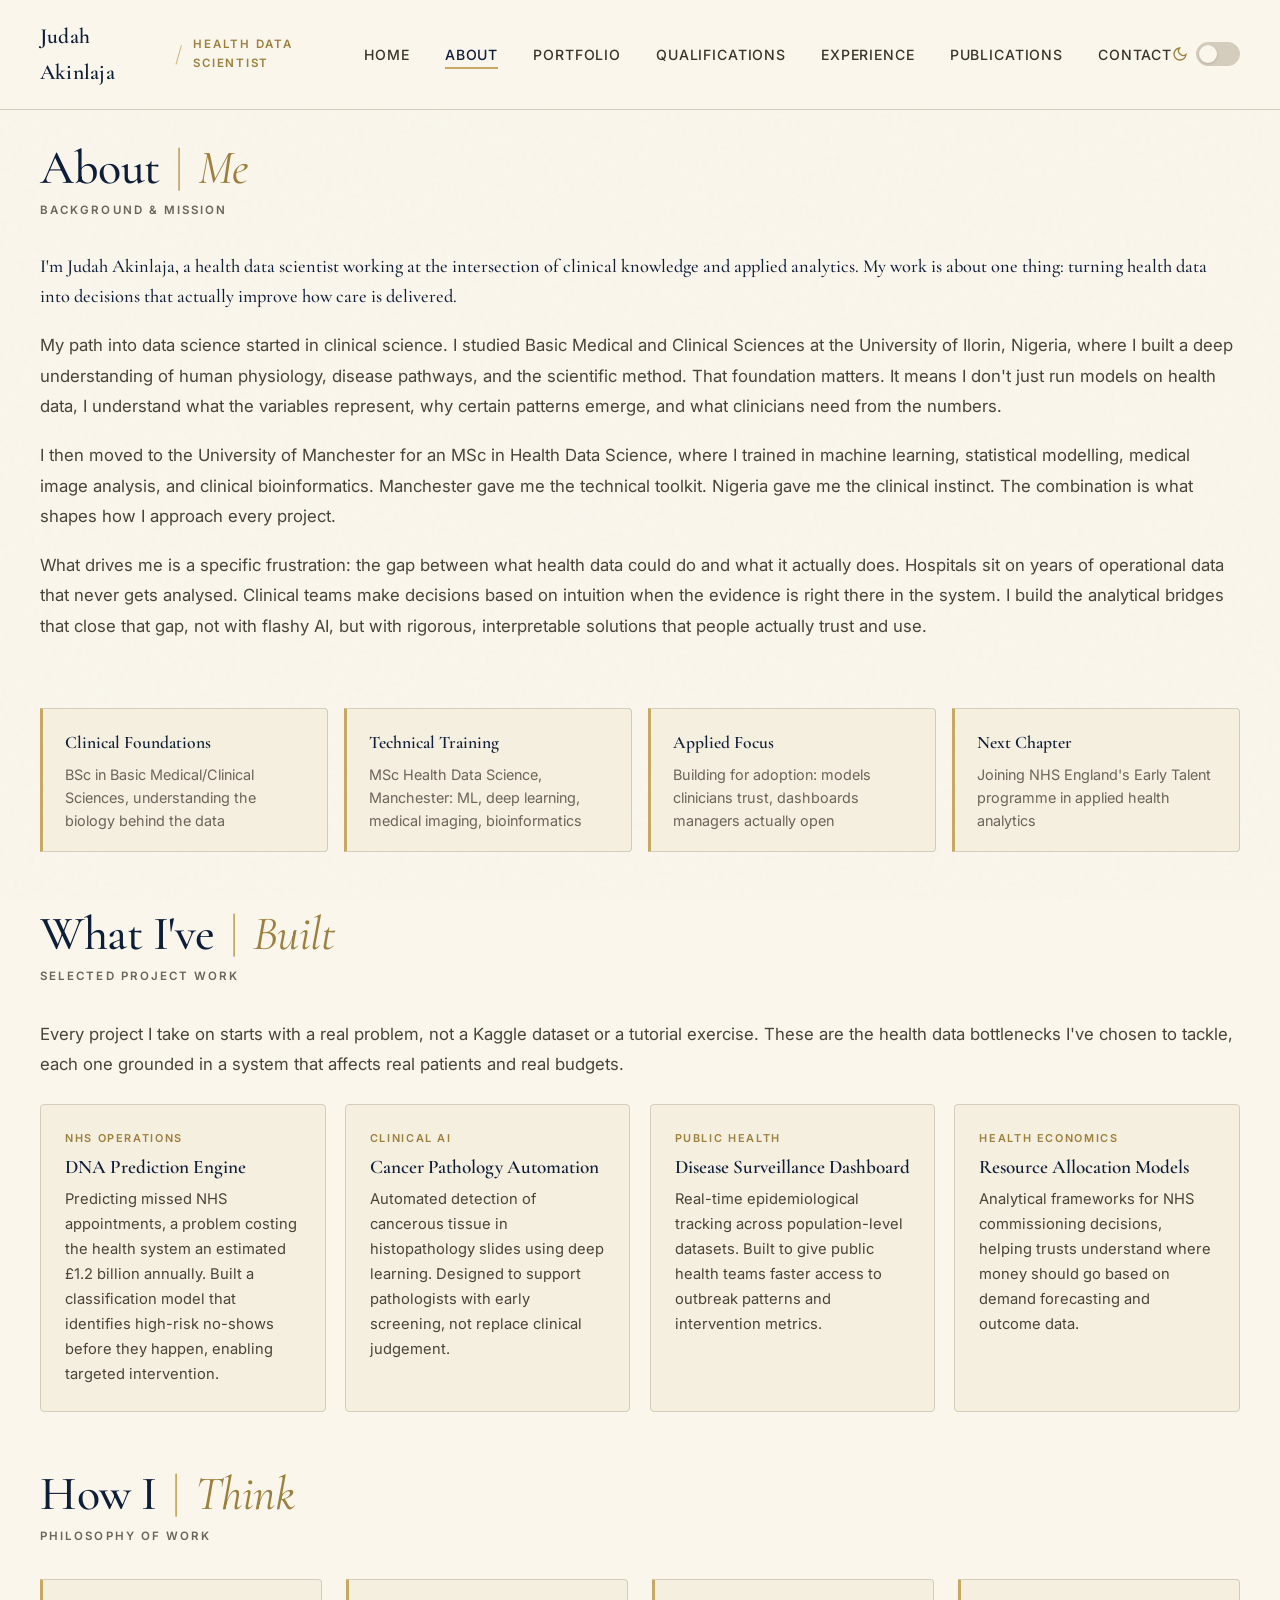
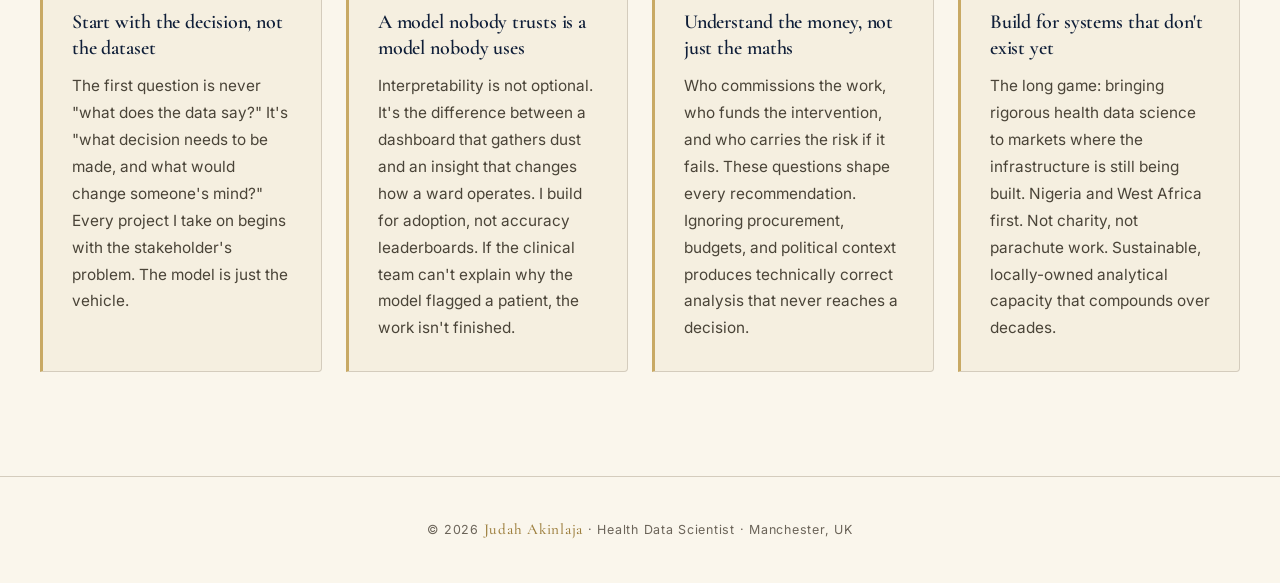
==== about.html @ 223fc462 "Complete mobile menu rewrite - standalone fullscreen overlay" ====
<!DOCTYPE html>
<html lang="en">
<head>
<meta charset="UTF-8">
<meta name="viewport" content="width=device-width, initial-scale=1.0">
<title>About | Judah Akinlaja</title>
<meta name="description" content="Health Data Scientist with a clinical science background and MSc from Manchester. Building analytical solutions for real-world health data challenges.">
<link rel="preconnect" href="https://fonts.googleapis.com">
<link rel="preconnect" href="https://fonts.gstatic.com" crossorigin>
<link href="https://fonts.googleapis.com/css2?family=Cormorant+Garamond:ital,wght@0,400;0,500;0,600;0,700;1,400;1,500&family=Inter:wght@300;400;500;600;700&family=JetBrains+Mono:wght@400;500;600&display=swap" rel="stylesheet">
<style>
:root{
  --navy-deep:#0f1e38;
  --navy:#152847;
  --navy-light:#1e3557;
  --cream:#f5efe0;
  --cream-warm:#ebe3d0;
  --cream-dark:#d9cdb0;
  --paper:#faf6ec;
  --gold:#c8a964;
  --gold-light:#d9bd7e;
  --gold-dark:#9d7f3e;
  --ink:#1a1814;
  --ink-soft:#3a3528;
  --text:#4a4438;
  --text-dim:#6b6459;
  --rule:#d4ccbd;
  --rule-navy:rgba(255,255,255,0.12);
  --text-light:#e8e0cc;
  --text-light-dim:#b8b0a0;
}
*{margin:0;padding:0;box-sizing:border-box}
html{scroll-behavior:smooth}
body{
  font-family:'Inter',-apple-system,sans-serif;
  background:var(--paper);
  color:var(--text);
  line-height:1.7;
  font-size:16px;
  min-height:100vh;
  overflow-x:hidden;
  position:relative;
  font-weight:400;
  -webkit-font-smoothing:antialiased;
  -moz-osx-font-smoothing:grayscale;
}

/* Subtle paper texture overlay */
body::before{
  content:'';
  position:fixed;
  inset:0;
  pointer-events:none;
  opacity:0.025;
  z-index:0;
  background-image:url("data:image/svg+xml,%3Csvg viewBox='0 0 200 200' xmlns='http://www.w3.org/2000/svg'%3E%3Cfilter id='n'%3E%3CfeTurbulence type='fractalNoise' baseFrequency='0.85' numOctaves='3'/%3E%3C/filter%3E%3Crect width='100%25' height='100%25' filter='url(%23n)'/%3E%3C/svg%3E");
}

/* === Top Nav === */
nav{
  position:relative;
  background:var(--paper);
  border-bottom:1px solid var(--rule);
  z-index:50;
  padding:1.1rem 0;
}
.nav-inner{
  max-width:1500px;
  margin:0 auto;
  padding:0 2.5rem;
  display:flex;
  justify-content:space-between;
  align-items:center;
}
.brand{
  font-family:'Cormorant Garamond',serif;
  font-weight:600;
  font-size:1.35rem;
  letter-spacing:0.01em;
  color:var(--navy-deep);
  text-decoration:none;
  display:flex;
  align-items:center;
  gap:0.7rem;
}
.brand .divider{color:var(--gold);font-weight:400}
.brand .role{
  color:var(--gold-dark);
  font-size:0.72rem;
  letter-spacing:0.15em;
  font-weight:600;
  font-family:'Inter',sans-serif;
  text-transform:uppercase;
}
.nav-links{
  display:flex;
  gap:2.2rem;
  list-style:none;
  align-items:center;
}
.nav-links a{
  font-family:'Inter',sans-serif;
  color:var(--ink-soft);
  text-decoration:none;
  font-size:0.88rem;
  font-weight:500;
  letter-spacing:0.06em;
  text-transform:uppercase;
  position:relative;
  transition:color 0.25s;
}
.nav-links a::after{
  content:'';
  position:absolute;
  bottom:-6px;
  left:0;
  width:0;
  height:2px;
  background:var(--gold);
  transition:width 0.3s;
}
.nav-links a:hover{color:var(--navy-deep)}
.nav-links a:hover::after{width:100%}

/* === Layout === */
.layout{
  max-width:1500px;
  margin:0 auto;
  padding:2.5rem 2.5rem 4rem;
  display:grid;
  grid-template-columns:1fr;
  gap:3rem;
  position:relative;
  z-index:1;
}

/* === Sidebar (Deep navy) === */
.sidebar{
  position:sticky;
  top:90px;
  height:fit-content;
  background:linear-gradient(180deg,var(--navy) 0%,var(--navy-deep) 100%);
  border-radius:6px;
  padding:2.2rem 1.5rem;
  text-align:center;
  box-shadow:0 12px 40px rgba(15,30,56,0.15);
  color:var(--text-light);
}
.sidebar::before{
  content:'';
  position:absolute;
  top:0;
  left:15%;
  right:15%;
  height:2px;
  background:var(--gold);
}
.photo-frame{
  width:170px;
  height:170px;
  margin:0.5rem auto 1.5rem;
  position:relative;
  border-radius:50%;
  padding:3px;
  background:linear-gradient(135deg,var(--gold),var(--gold-dark));
  box-shadow:0 0 0 6px rgba(200,169,100,0.08), 0 8px 24px rgba(0,0,0,0.3);
}
.photo-frame::before{
  content:'';
  position:absolute;
  inset:-10px;
  border:1px solid rgba(200,169,100,0.3);
  border-radius:50%;
}
.photo-frame img{
  width:100%;
  height:100%;
  object-fit:cover;
  object-position:center 20%;
  border-radius:50%;
  filter:contrast(1.02) saturate(0.95);
  display:block;
}
.sidebar-name{
  font-family:'Cormorant Garamond',serif;
  font-size:1.7rem;
  font-weight:600;
  letter-spacing:0;
  color:#ffffff;
  margin-bottom:0.3rem;
  line-height:1.15;
}
.sidebar-role{
  font-family:'Inter',sans-serif;
  font-size:0.7rem;
  font-weight:600;
  letter-spacing:0.22em;
  color:var(--gold);
  text-transform:uppercase;
  margin-bottom:1.5rem;
}
.sidebar-socials{
  display:flex;
  justify-content:center;
  gap:0.75rem;
  margin-bottom:1.5rem;
}
.social-icon{
  width:38px;
  height:38px;
  display:flex;
  align-items:center;
  justify-content:center;
  border:1px solid rgba(200,169,100,0.35);
  border-radius:4px;
  color:var(--gold);
  text-decoration:none;
  transition:all 0.25s;
  background:rgba(200,169,100,0.05);
}
.social-icon:hover{
  background:var(--gold);
  color:var(--navy-deep);
  transform:translateY(-2px);
  box-shadow:0 4px 12px rgba(200,169,100,0.3);
}
.social-icon svg{width:16px;height:16px}
.sidebar-tagline{
  font-size:0.9rem;
  line-height:1.65;
  color:var(--text-light-dim);
  padding:0 0.3rem;
  margin-bottom:1.5rem;
}
.sidebar-divider{
  height:1px;
  background:linear-gradient(90deg,transparent,rgba(200,169,100,0.4),transparent);
  margin:1.2rem 0;
}
.sidebar-stats{
  display:flex;
  justify-content:space-around;
  font-family:'Inter',sans-serif;
  font-size:0.65rem;
  color:var(--text-light-dim);
  letter-spacing:0.05em;
  text-transform:uppercase;
  font-weight:500;
}
.stat{display:flex;flex-direction:column;align-items:center;gap:0.3rem}
.stat-value{
  color:var(--gold);
  font-weight:600;
  font-size:1.05rem;
  font-family:'Cormorant Garamond',serif;
  letter-spacing:0;
  text-transform:none;
}

/* === Main Content === */
.main{min-width:0}

.hero{margin-bottom:4.5rem;padding:1.5rem 0 1rem}
.hero-intro{
  font-family:'Inter',sans-serif;
  color:var(--gold-dark);
  font-size:0.78rem;
  font-weight:600;
  letter-spacing:0.18em;
  margin-bottom:1.3rem;
  display:flex;
  align-items:center;
  gap:0.8rem;
  text-transform:uppercase;
}
.hero-intro::before{
  content:'';
  width:40px;
  height:1px;
  background:var(--gold);
}
.hero h1{
  font-family:'Cormorant Garamond',serif;
  font-size:clamp(2.4rem,5.5vw,4.2rem);
  font-weight:500;
  line-height:1.05;
  letter-spacing:-0.01em;
  color:var(--navy-deep);
  margin-bottom:1.8rem;
}
.hero h1 .italic{
  font-style:italic;
  font-weight:400;
  color:var(--gold-dark);
}
.hero-lede{
  font-size:1.15rem;
  line-height:1.7;
  color:var(--text);
  max-width:680px;
  margin-bottom:2.2rem;
  font-weight:400;
}
.hero-anchors{
  display:flex;
  flex-wrap:wrap;
  gap:1rem;
}
.anchor-btn{
  display:inline-flex;
  align-items:center;
  gap:0.6rem;
  padding:0.9rem 1.5rem;
  background:var(--navy-deep);
  border:1px solid var(--navy-deep);
  border-radius:3px;
  color:var(--cream);
  text-decoration:none;
  font-family:'Inter',sans-serif;
  font-weight:500;
  font-size:0.85rem;
  letter-spacing:0.08em;
  text-transform:uppercase;
  transition:all 0.25s;
}
.anchor-btn:hover{
  background:var(--gold-dark);
  border-color:var(--gold-dark);
  transform:translateY(-2px);
  box-shadow:0 8px 20px rgba(15,30,56,0.2);
}
.anchor-btn.secondary{
  background:transparent;
  color:var(--navy-deep);
}
.anchor-btn.secondary:hover{
  background:var(--navy-deep);
  color:var(--cream);
}
.anchor-btn .arrow{transition:transform 0.25s;font-family:'JetBrains Mono',monospace}
.anchor-btn:hover .arrow{transform:translateX(3px)}

/* === Sections === */
.section{margin-bottom:5.5rem;position:relative}
.section-header{
  display:flex;
  align-items:baseline;
  gap:1rem;
  margin-bottom:0.4rem;
  flex-wrap:wrap;
}
.section-title{
  font-family:'Cormorant Garamond',serif;
  font-size:clamp(2rem,4vw,3rem);
  font-weight:500;
  letter-spacing:-0.01em;
  color:var(--navy-deep);
  line-height:1.1;
}
.section-title .divider{
  color:var(--gold);
  font-weight:300;
  margin:0 0.3rem;
}
.section-title .italic{
  font-style:italic;
  color:var(--gold-dark);
  font-weight:400;
}
.section-subtitle{
  font-family:'Inter',sans-serif;
  font-size:0.72rem;
  letter-spacing:0.18em;
  color:var(--text-dim);
  text-transform:uppercase;
  font-weight:600;
  margin-bottom:2rem;
  display:block;
}
.section-intro{
  font-size:1.05rem;
  line-height:1.75;
  color:var(--text);
  max-width:720px;
  margin-bottom:2.5rem;
}

/* === Writing / Articles === */
.articles-featured{display:grid;gap:1.5rem}
.article-card{
  background:var(--cream);
  border:1px solid var(--rule);
  border-radius:4px;
  padding:2.2rem 2rem;
  transition:all 0.3s;
  position:relative;
  text-decoration:none;
  color:inherit;
  display:block;
}
.article-card::before{
  content:'';
  position:absolute;
  top:0;
  left:0;
  width:3px;
  height:100%;
  background:var(--gold);
  opacity:0;
  transition:opacity 0.3s;
}
.article-card:hover{
  background:var(--cream-warm);
  transform:translateX(4px);
  box-shadow:0 8px 24px rgba(15,30,56,0.08);
}
.article-card:hover::before{opacity:1}
.article-meta{
  display:flex;
  gap:1.2rem;
  margin-bottom:1rem;
  align-items:center;
  font-family:'Inter',sans-serif;
  font-size:0.7rem;
  letter-spacing:0.12em;
  text-transform:uppercase;
  font-weight:600;
}
.article-category{color:var(--gold-dark)}
.article-date{color:var(--text-dim)}
.article-status{color:var(--navy-light);margin-left:auto}
.article-title{
  font-family:'Cormorant Garamond',serif;
  font-size:1.55rem;
  font-weight:600;
  line-height:1.25;
  color:var(--navy-deep);
  margin-bottom:0.9rem;
  letter-spacing:-0.005em;
}
.article-excerpt{
  color:var(--text);
  font-size:1rem;
  line-height:1.7;
  margin-bottom:1rem;
}
.article-readmore{
  font-family:'Inter',sans-serif;
  font-size:0.78rem;
  color:var(--gold-dark);
  letter-spacing:0.1em;
  text-transform:uppercase;
  font-weight:600;
}
.placeholder-card{
  padding:2.5rem 2rem;
  border:1px dashed var(--rule);
  border-radius:4px;
  text-align:center;
  color:var(--text-dim);
  font-style:italic;
  font-family:'Cormorant Garamond',serif;
  font-size:1.05rem;
  background:rgba(235,227,208,0.3);
}

/* === Portfolio Cards === */
.projects-grid{
  display:grid;
  grid-template-columns:repeat(auto-fill,minmax(min(300px,100%),1fr));
  gap:1.5rem;
}
.project-card{
  background:var(--cream);
  border:1px solid var(--rule);
  border-radius:4px;
  padding:1.8rem;
  transition:all 0.3s;
  display:flex;
  flex-direction:column;
  text-decoration:none;
  color:inherit;
  position:relative;
}
.project-card:hover{
  background:var(--cream-warm);
  border-color:var(--gold);
  transform:translateY(-4px);
  box-shadow:0 12px 32px rgba(15,30,56,0.1);
}
.project-icon{
  width:46px;
  height:46px;
  background:var(--navy-deep);
  border-radius:4px;
  display:flex;
  align-items:center;
  justify-content:center;
  margin-bottom:1.3rem;
  color:var(--gold);
}
.project-icon svg{width:22px;height:22px}
.project-type{
  font-family:'Inter',sans-serif;
  font-size:0.68rem;
  color:var(--gold-dark);
  letter-spacing:0.15em;
  text-transform:uppercase;
  margin-bottom:0.6rem;
  font-weight:600;
}
.project-name{
  font-family:'Cormorant Garamond',serif;
  font-size:1.4rem;
  font-weight:600;
  color:var(--navy-deep);
  margin-bottom:0.85rem;
  line-height:1.25;
  letter-spacing:-0.005em;
}
.project-desc{
  color:var(--text);
  font-size:0.95rem;
  line-height:1.7;
  margin-bottom:1.2rem;
  flex-grow:1;
}
.project-tools{
  font-family:'JetBrains Mono',monospace;
  font-size:0.74rem;
  color:var(--text-dim);
  margin-bottom:1.2rem;
  line-height:1.6;
  padding-top:0.8rem;
  border-top:1px solid var(--rule);
}
.project-tools strong{color:var(--navy-deep);font-weight:600}
.project-link{
  display:inline-flex;
  align-items:center;
  gap:0.4rem;
  font-family:'Inter',sans-serif;
  font-size:0.75rem;
  color:var(--navy-deep);
  text-decoration:none;
  letter-spacing:0.1em;
  text-transform:uppercase;
  padding:0.6rem 1rem;
  border:1px solid var(--navy-deep);
  border-radius:3px;
  transition:all 0.25s;
  align-self:flex-start;
  font-weight:600;
}
.project-link:hover{
  background:var(--navy-deep);
  color:var(--cream);
}
.more-repos{
  margin-top:2rem;
  padding:2rem;
  background:var(--cream-warm);
  border:1px solid var(--rule);
  border-radius:4px;
  text-align:center;
}
.more-repos p{color:var(--text);margin-bottom:1rem;font-size:1rem}
.more-repos a{
  display:inline-flex;
  align-items:center;
  gap:0.5rem;
  color:var(--cream);
  text-decoration:none;
  font-family:'Inter',sans-serif;
  font-size:0.82rem;
  font-weight:600;
  letter-spacing:0.1em;
  padding:0.8rem 1.4rem;
  background:var(--navy-deep);
  border-radius:3px;
  transition:all 0.25s;
  text-transform:uppercase;
}
.more-repos a:hover{
  background:var(--gold-dark);
  transform:translateY(-2px);
  box-shadow:0 6px 16px rgba(15,30,56,0.2);
}

/* === Skills === */
.skills-container{
  display:grid;
  grid-template-columns:repeat(auto-fit,minmax(240px,1fr));
  gap:1.2rem;
}
.skill-group{
  background:var(--cream);
  border:1px solid var(--rule);
  border-radius:4px;
  padding:1.5rem;
  transition:all 0.3s;
}
.skill-group:hover{
  border-color:var(--gold);
  box-shadow:0 6px 20px rgba(15,30,56,0.06);
}
.skill-group-title{
  font-family:'Cormorant Garamond',serif;
  font-size:1.1rem;
  font-weight:600;
  color:var(--navy-deep);
  margin-bottom:1rem;
  padding-bottom:0.6rem;
  border-bottom:1px solid var(--rule);
}
.skill-list{display:flex;flex-wrap:wrap;gap:0.5rem}
.skill-chip{
  font-family:'JetBrains Mono',monospace;
  font-size:0.74rem;
  padding:0.35rem 0.7rem;
  background:var(--paper);
  border:1px solid var(--rule);
  border-radius:3px;
  color:var(--text);
  transition:all 0.2s;
}
.skill-chip:hover{
  background:var(--navy-deep);
  border-color:var(--navy-deep);
  color:var(--gold);
}

/* === Timeline === */
.timeline{position:relative;padding-left:2rem}
.timeline::before{
  content:'';
  position:absolute;
  left:0.5rem;
  top:0.5rem;
  bottom:0.5rem;
  width:1px;
  background:linear-gradient(180deg,var(--gold),var(--rule));
}
.timeline-item{position:relative;padding-bottom:2.5rem}
.timeline-item:last-child{padding-bottom:0}
.timeline-item::before{
  content:'';
  position:absolute;
  left:-1.85rem;
  top:0.5rem;
  width:12px;
  height:12px;
  background:var(--paper);
  border:2px solid var(--gold);
  border-radius:50%;
}
.timeline-date{
  font-family:'Inter',sans-serif;
  font-size:0.72rem;
  color:var(--gold-dark);
  letter-spacing:0.12em;
  margin-bottom:0.4rem;
  text-transform:uppercase;
  font-weight:600;
}
.timeline-role{
  font-family:'Cormorant Garamond',serif;
  font-size:1.4rem;
  font-weight:600;
  color:var(--navy-deep);
  margin-bottom:0.3rem;
  letter-spacing:-0.005em;
  line-height:1.2;
}
.timeline-place{
  font-size:1rem;
  color:var(--text-dim);
  margin-bottom:0.7rem;
  font-style:italic;
  font-family:'Cormorant Garamond',serif;
}
.timeline-detail{font-size:0.98rem;line-height:1.7;color:var(--text)}
.timeline-detail ul{margin-top:0.7rem;list-style:none;padding-left:0}
.timeline-detail ul li{
  position:relative;
  padding-left:1.3rem;
  margin-bottom:0.55rem;
  line-height:1.65;
}
.timeline-detail ul li::before{
  content:'—';
  position:absolute;
  left:0;
  color:var(--gold);
  font-weight:500;
}

/* === Lens === */
.lens-grid{
  display:grid;
  grid-template-columns:repeat(auto-fit,minmax(280px,1fr));
  gap:1.5rem;
}
.lens-card{
  background:var(--cream);
  border:1px solid var(--rule);
  border-left:3px solid var(--gold);
  border-radius:0 4px 4px 0;
  padding:1.8rem;
  transition:all 0.3s;
}
.lens-card:hover{
  background:var(--cream-warm);
  border-left-color:var(--navy-deep);
  transform:translateY(-2px);
}
.lens-card h3{
  font-family:'Cormorant Garamond',serif;
  font-size:1.25rem;
  font-weight:600;
  color:var(--navy-deep);
  margin-bottom:0.8rem;
  line-height:1.3;
  letter-spacing:-0.005em;
}
.lens-card p{
  font-size:0.96rem;
  line-height:1.75;
  color:var(--text);
}

/* === Contact === */
.contact-block{
  background:linear-gradient(135deg,var(--navy) 0%,var(--navy-deep) 100%);
  border-radius:6px;
  padding:3.5rem 2.5rem;
  text-align:center;
  position:relative;
  overflow:hidden;
  color:var(--text-light);
}
.contact-block::before{
  content:'';
  position:absolute;
  top:0;
  left:50%;
  transform:translateX(-50%);
  width:60%;
  height:2px;
  background:var(--gold);
}
.contact-block h2{
  font-family:'Cormorant Garamond',serif;
  font-size:clamp(1.9rem,3.5vw,2.6rem);
  font-weight:500;
  color:#ffffff;
  margin-bottom:1.2rem;
  letter-spacing:-0.01em;
  line-height:1.1;
}
.contact-block h2 .italic{
  font-style:italic;
  color:var(--gold-light);
}
.contact-block p{
  font-size:1.05rem;
  line-height:1.75;
  color:var(--text-light-dim);
  max-width:620px;
  margin:0 auto 2rem;
}
.contact-links{
  display:flex;
  justify-content:center;
  flex-wrap:wrap;
  gap:1rem;
}
.contact-link{
  display:inline-flex;
  align-items:center;
  gap:0.6rem;
  padding:0.85rem 1.5rem;
  background:transparent;
  border:1px solid rgba(200,169,100,0.4);
  border-radius:3px;
  color:var(--gold);
  text-decoration:none;
  font-family:'Inter',sans-serif;
  font-size:0.82rem;
  letter-spacing:0.1em;
  transition:all 0.25s;
  text-transform:uppercase;
  font-weight:600;
}
.contact-link:hover{
  background:var(--gold);
  color:var(--navy-deep);
  border-color:var(--gold);
  transform:translateY(-2px);
  box-shadow:0 6px 16px rgba(200,169,100,0.3);
}
.contact-link svg{width:14px;height:14px}

/* === Footer === */
footer{
  text-align:center;
  padding:2.5rem 2rem;
  border-top:1px solid var(--rule);
  font-family:'Inter',sans-serif;
  font-size:0.78rem;
  color:var(--text-dim);
  letter-spacing:0.06em;
  position:relative;
  z-index:1;
}
footer .accent{
  color:var(--gold-dark);
  font-family:'Cormorant Garamond',serif;
  font-size:0.95rem;
  font-weight:500;
}

/* === Responsive === */
@media (max-width:1024px){
  .layout{grid-template-columns:1fr;gap:2rem}
  .sidebar{position:relative;top:0;max-width:400px;margin:0 auto}
  .nav-links{gap:1.3rem}
  .nav-links a{font-size:0.78rem}
  .projects-grid{grid-template-columns:1fr}
}
@media (max-width:768px){
  .layout{padding:1.5rem 1.2rem 3rem}
  .nav-inner{padding:0 1.2rem}
  .nav-links{gap:1rem;flex-wrap:wrap;justify-content:center}
  .nav-links a{font-size:0.75rem}
  .brand{font-size:1.1rem}
  /* role visible on mobile */
  /* hero-anchors horizontal */
  .anchor-btn{justify-content:center}
  .projects-grid{grid-template-columns:1fr!important}
  .project-card{min-width:0;width:100%;max-width:100%;overflow:hidden}
  .skills-container{grid-template-columns:1fr}
  .lens-grid{grid-template-columns:1fr}
}

/* === Reveal Animation — disabled for reliability across devices */

/* === Dark Mode === */
body.dark-mode{
  --paper:#1a1a2e;
  --cream:#242440;
  --cream-warm:#2a2a48;
  --cream-dark:#1e1e36;
  --text:#d4cfc4;
  --text-dim:#9a9488;
  --ink:#e8e0cc;
  --ink-soft:#c8c0b0;
  --rule:#3a3a55;
  --navy-deep:#0a0f1e;
  --navy:#101830;
  --navy-light:#182040;
}
body.dark-mode::before{opacity:0.015}
body.dark-mode nav{background:var(--paper);border-bottom-color:var(--rule)}
body.dark-mode .brand{color:var(--gold-light)}
body.dark-mode .nav-links a{color:#b8b0a0}
body.dark-mode .nav-links a:hover{color:var(--gold-light)}
body.dark-mode .section-title{color:var(--gold-light)}
body.dark-mode .project-card{background:var(--cream);border-color:var(--rule)}
body.dark-mode .project-card:hover{background:var(--cream-warm);border-color:var(--gold-dark)}
body.dark-mode .project-name{color:var(--gold-light)}
body.dark-mode .project-tools{border-top-color:var(--rule)}
body.dark-mode .project-tools strong{color:var(--gold-light)}
body.dark-mode .project-link{color:var(--gold);border-color:var(--gold-dark)}
body.dark-mode .project-link:hover{background:var(--gold-dark);color:var(--paper)}
body.dark-mode .article-card{background:var(--cream);border-color:var(--rule)}
body.dark-mode .article-card:hover{background:var(--cream-warm)}
body.dark-mode .article-title{color:var(--gold-light)}
body.dark-mode .article-category{color:var(--gold)}
body.dark-mode .skill-group{background:var(--cream);border-color:var(--rule)}
body.dark-mode .skill-group:hover{border-color:var(--gold-dark)}
body.dark-mode .skill-group-title{color:var(--gold-light)}
body.dark-mode .skill-chip{background:var(--paper);border-color:var(--rule);color:var(--text)}
body.dark-mode .skill-chip:hover{background:var(--gold-dark);border-color:var(--gold-dark);color:var(--paper)}
body.dark-mode .timeline-role{color:var(--gold-light)}
body.dark-mode .timeline-place{color:var(--text-dim)}
body.dark-mode .lens-card{background:var(--cream);border-color:var(--rule);border-left-color:var(--gold-dark)}
body.dark-mode .lens-card:hover{background:var(--cream-warm);border-left-color:var(--gold)}
body.dark-mode .lens-card h3{color:var(--gold-light)}
body.dark-mode .anchor-btn{background:var(--gold);border-color:var(--gold);color:var(--navy-deep)}
body.dark-mode .anchor-btn:hover{background:var(--gold-light);border-color:var(--gold-light);color:var(--navy-deep)}
body.dark-mode .anchor-btn.secondary{background:transparent;color:var(--gold);border-color:var(--gold-dark)}
body.dark-mode .anchor-btn.secondary:hover{background:var(--gold-dark);color:var(--paper)}
body.dark-mode .more-repos{background:var(--cream);border-color:var(--rule)}
body.dark-mode .more-repos a{background:var(--gold-dark);color:var(--paper)}
body.dark-mode .contact-block{background:linear-gradient(135deg,var(--navy) 0%,var(--navy-deep) 100%)}
body.dark-mode footer{border-top-color:var(--rule)}
body.dark-mode .placeholder-card{border-color:var(--rule);color:var(--text-dim);background:rgba(36,36,64,0.3)}
body.dark-mode .hero h1{color:var(--gold-light)}
body.dark-mode .section-subtitle{color:var(--text-dim)}

/* Theme toggle switch */
body.dark-mode .nav-links a:visited{color:#b8b0a0}
body.dark-mode .nav-links a:visited:hover{color:var(--gold-light)}

body.dark-mode .article-card,body.dark-mode .article-card:visited{color:var(--text);text-decoration:none}
body.dark-mode .article-card:visited .article-title{color:var(--gold-light)}

.theme-switch{
  display:flex;
  align-items:center;
  gap:0.5rem;
  cursor:pointer;
  flex-shrink:0;
  user-select:none;
}
.theme-switch .switch-label{
  font-family:'Inter',sans-serif;
  font-size:0.68rem;
  font-weight:600;
  letter-spacing:0.08em;
  text-transform:uppercase;
  color:var(--text-dim);
  transition:color 0.25s;
}
.theme-switch:hover .switch-label{color:var(--gold-dark)}
.switch-track{
  width:44px;
  height:24px;
  background:var(--rule);
  border-radius:12px;
  position:relative;
  transition:background 0.3s;
  border:1px solid var(--rule);
}
.switch-track::after{
  content:'';
  position:absolute;
  top:2px;
  left:2px;
  width:18px;
  height:18px;
  background:var(--paper);
  border-radius:50%;
  transition:all 0.3s;
  box-shadow:0 1px 3px rgba(0,0,0,0.15);
}
body.dark-mode .switch-track{
  background:var(--gold-dark);
  border-color:var(--gold-dark);
}
body.dark-mode .switch-track::after{
  left:22px;
  background:var(--navy-deep);
}
.switch-icon{
  width:16px;
  height:16px;
  color:var(--gold-dark);
  transition:color 0.25s;
}
body.dark-mode .switch-icon{color:var(--gold)}
.theme-switch .icon-sun{display:none}
.theme-switch .icon-moon{display:block}
body.dark-mode .theme-switch .icon-sun{display:block}
body.dark-mode .theme-switch .icon-moon{display:none}


/* === Active Nav === */
.nav-links a.active{color:var(--navy-deep)}
.nav-links a.active::after{width:100%}
body.dark-mode .nav-links a.active{color:var(--gold-light)}
body.dark-mode .nav-links a.active::after{background:var(--gold)}

/* === Hamburger Menu === */
.hamburger{display:none;flex-direction:column;gap:5px;cursor:pointer;padding:8px;background:none;border:none;z-index:60}
.hamburger span{display:block;width:24px;height:2px;background:var(--ink-soft);transition:all 0.3s}
body.dark-mode .hamburger span{background:var(--gold-light)}
.hamburger.open span:nth-child(1){transform:rotate(45deg) translate(5px,5px)}
.hamburger.open span:nth-child(2){opacity:0}
.hamburger.open span:nth-child(3){transform:rotate(-45deg) translate(5px,-5px)}

/* === Scroll Animations === */
.fade-up{opacity:0;transform:translateY(30px);transition:opacity 0.6s ease,transform 0.6s ease}
.fade-up.visible{opacity:1;transform:translateY(0)}

/* === Carousel === */
.carousel-container{position:relative;overflow:hidden}
.carousel-track{display:flex;transition:transform 0.5s ease;gap:1.5rem}
.carousel-track>*{flex:0 0 calc(33.333% - 1rem);min-width:280px}
.carousel-btn{position:absolute;top:50%;transform:translateY(-50%);width:40px;height:40px;border-radius:50%;background:var(--navy-deep);color:var(--cream);border:none;cursor:pointer;font-size:1.2rem;display:flex;align-items:center;justify-content:center;z-index:5;opacity:0.8;transition:opacity 0.3s}
.carousel-btn:hover{opacity:1}
.carousel-btn.prev{left:0}
.carousel-btn.next{right:0}
body.dark-mode .carousel-btn{background:var(--gold);color:var(--navy-deep)}


@media (max-width:768px){
  .hamburger{display:flex}
  .nav-inner{flex-direction:row!important;flex-wrap:nowrap;gap:0}
  .nav-links{
    position:fixed;top:0;right:-100%;width:280px;height:100vh;
    background:var(--paper);flex-direction:column;padding:5rem 2rem 2rem;
    box-shadow:-4px 0 20px rgba(0,0,0,0.15);transition:right 0.3s ease;
    gap:0;z-index:55;align-items:stretch
  }
  .nav-links.open{right:0}
  .nav-links li{list-style:none;width:100%}
  .nav-links a{
    font-size:1rem!important;
    display:block!important;
    padding:1rem 0.5rem!important;
    width:100%!important;
    -webkit-tap-highlight-color:rgba(200,169,100,0.2);
  }
  .nav-links a::after{display:none}
  .nav-links a.active{color:var(--gold-dark);font-weight:700}
  body.dark-mode .nav-links{background:#1a1a2e}
  body.dark-mode .nav-links a{color:#b8b0a0}
  body.dark-mode .nav-links a.active{color:var(--gold)}
  .brand{font-size:1.1rem}
  .brand .role{display:inline!important;font-size:0.6rem}
  .hero-anchors{flex-direction:row!important;flex-wrap:wrap}
  .anchor-btn{padding:0.7rem 1rem;font-size:0.75rem}
  .carousel-track>*{flex:0 0 85%;min-width:0}
  .overlay{display:none;position:fixed;inset:0;background:rgba(0,0,0,0.4);z-index:54}
  .overlay.open{display:block}
}
@media (min-width:769px) and (max-width:1024px){
  .carousel-track>*{flex:0 0 calc(50% - 0.75rem)}
}


/* === Reduced Spacing === */
.section{margin-bottom:3.5rem}
.layout{padding:2rem 2.5rem 3rem}
@media(max-width:768px){.layout{padding:1.2rem 1rem 2rem}}

/* === About Page Specific === */
.about-intro{
  display:grid;
  grid-template-columns:1fr;
  gap:2rem;
  margin-bottom:3rem;
}
.about-text{
  font-size:1.05rem;
  line-height:1.8;
  color:var(--text);
}
.about-text p{margin-bottom:1.2rem}
.about-text .lead{
  font-size:1.15rem;
  font-family:'Cormorant Garamond',serif;
  color:var(--navy-deep);
  line-height:1.6;
  font-weight:500;
}
body.dark-mode .about-text .lead{color:var(--gold-light)}
.highlight-strip{
  display:grid;
  grid-template-columns:repeat(auto-fit,minmax(200px,1fr));
  gap:1rem;
  margin:2rem 0;
}
.highlight-item{
  background:var(--cream);
  border:1px solid var(--rule);
  border-left:3px solid var(--gold);
  border-radius:0 4px 4px 0;
  padding:1.2rem 1.4rem;
  transition:all 0.3s;
}
.highlight-item:hover{transform:translateY(-2px);border-left-color:var(--navy-deep)}
.highlight-item h4{
  font-family:'Cormorant Garamond',serif;
  font-size:1.1rem;
  font-weight:600;
  color:var(--navy-deep);
  margin-bottom:0.3rem;
}
.highlight-item p{font-size:0.9rem;color:var(--text-dim);line-height:1.6}
body.dark-mode .highlight-item{background:var(--cream);border-color:var(--rule);border-left-color:var(--gold-dark)}
body.dark-mode .highlight-item:hover{border-left-color:var(--gold)}
body.dark-mode .highlight-item h4{color:var(--gold-light)}
.project-highlights{
  display:grid;
  grid-template-columns:repeat(auto-fit,minmax(280px,1fr));
  gap:1.2rem;
  margin-top:1.5rem;
}
.project-highlight{
  background:var(--cream);
  border:1px solid var(--rule);
  border-radius:4px;
  padding:1.5rem;
  transition:all 0.3s;
}
.project-highlight:hover{
  border-color:var(--gold);
  transform:translateY(-3px);
  box-shadow:0 8px 24px rgba(15,30,56,0.08);
}
.project-highlight .ph-label{
  font-family:'Inter',sans-serif;
  font-size:0.68rem;
  color:var(--gold-dark);
  letter-spacing:0.15em;
  text-transform:uppercase;
  margin-bottom:0.5rem;
  font-weight:600;
}
.project-highlight h4{
  font-family:'Cormorant Garamond',serif;
  font-size:1.2rem;
  font-weight:600;
  color:var(--navy-deep);
  margin-bottom:0.5rem;
  line-height:1.25;
}
.project-highlight p{font-size:0.92rem;color:var(--text);line-height:1.7}
body.dark-mode .project-highlight{background:var(--cream);border-color:var(--rule)}
body.dark-mode .project-highlight:hover{border-color:var(--gold-dark)}
body.dark-mode .project-highlight h4{color:var(--gold-light)}


/* === About page project highlights carousel on mobile === */
@media(max-width:768px){
  .project-highlights{
    display:flex;
    overflow-x:auto;
    scroll-snap-type:x mandatory;
    -webkit-overflow-scrolling:touch;
    scrollbar-width:none;
    gap:1rem;
    padding:0.5rem 0;
  }
  .project-highlights::-webkit-scrollbar{display:none}
  .project-highlight{
    flex:0 0 85%;
    min-width:0;
    scroll-snap-align:start;
  }
  .highlight-strip{
    display:flex;
    overflow-x:auto;
    scroll-snap-type:x mandatory;
    -webkit-overflow-scrolling:touch;
    scrollbar-width:none;
    gap:1rem;
    padding:0.5rem 0;
  }
  .highlight-strip::-webkit-scrollbar{display:none}
  .highlight-item{
    flex:0 0 75%;
    min-width:0;
    scroll-snap-align:start;
  }
  .lens-grid{
    display:flex;
    overflow-x:auto;
    scroll-snap-type:x mandatory;
    -webkit-overflow-scrolling:touch;
    scrollbar-width:none;
    gap:1rem;
    padding:0.5rem 0;
  }
  .lens-grid::-webkit-scrollbar{display:none}
  .lens-card{
    flex:0 0 85%;
    min-width:0;
    scroll-snap-align:start;
  }
}


/* === Mobile Menu (standalone, outside nav) === */
.mobile-menu{
  display:none;
  position:fixed;
  top:0;left:0;right:0;bottom:0;
  background:#0f1e38;
  z-index:9999;
  flex-direction:column;
  align-items:center;
  justify-content:center;
  gap:0.5rem;
}
.mobile-menu.open{display:flex}
.mobile-menu-close{
  position:absolute;
  top:1.5rem;right:1.5rem;
  color:var(--gold);
  font-size:2.5rem;
  cursor:pointer;
  padding:10px;
  line-height:1;
  -webkit-tap-highlight-color:rgba(200,169,100,0.3);
}
.mobile-menu-item{
  color:#b8b0a0;
  font-family:'Inter',sans-serif;
  font-size:1.2rem;
  font-weight:500;
  letter-spacing:0.1em;
  text-transform:uppercase;
  padding:1rem 2rem;
  cursor:pointer;
  -webkit-tap-highlight-color:rgba(200,169,100,0.3);
  user-select:none;
  text-align:center;
  min-width:250px;
}
.mobile-menu-item:active{
  color:var(--gold);
  background:rgba(200,169,100,0.1);
  border-radius:4px;
}
@media(min-width:769px){
  .mobile-menu{display:none!important}
}
</style>
</head>
<body>
<nav>
  <div class="nav-inner">
    <a href="index.html" class="brand">Judah Akinlaja <span class="divider">/</span> <span class="role">Health Data Scientist</span></a>
    <ul class="nav-links">
      <li><a href="index.html" onclick="window.location.href='index.html';return true;">Home</a></li>
      <li><a href="about.html" class="active" onclick="window.location.href='about.html';return true;">About</a></li>
      <li><a href="portfolio.html" onclick="window.location.href='portfolio.html';return true;">Portfolio</a></li>
      <li><a href="qualifications.html" onclick="window.location.href='qualifications.html';return true;">Qualifications</a></li>
      <li><a href="experience.html" onclick="window.location.href='experience.html';return true;">Experience</a></li>
      <li><a href="publications.html" onclick="window.location.href='publications.html';return true;">Publications</a></li>
      <li><a href="index.html#contact" onclick="window.location.href='index.html#contact';return true;">Contact</a></li>
    </ul>
      <button class="hamburger" onclick="toggleMenu()" aria-label="Menu">
        <span></span><span></span><span></span>
      </button>
      <div class="theme-switch" onclick="toggleTheme()" role="button" aria-label="Toggle dark mode" tabindex="0">
        <svg class="switch-icon icon-moon" viewBox="0 0 24 24" fill="none" stroke="currentColor" stroke-width="2"><path d="M21 12.79A9 9 0 1111.21 3 7 7 0 0021 12.79z"/></svg>
        <div class="switch-track"></div>
        <svg class="switch-icon icon-sun" viewBox="0 0 24 24" fill="none" stroke="currentColor" stroke-width="2"><circle cx="12" cy="12" r="5"/><path d="M12 1v2M12 21v2M4.22 4.22l1.42 1.42M18.36 18.36l1.42 1.42M1 12h2M21 12h2M4.22 19.78l1.42-1.42M18.36 5.64l1.42-1.42"/></svg>
      </div>
  </div>
</nav>
<div id="mobileMenu" class="mobile-menu">
  <div class="mobile-menu-close" ontouchend="closeMobileMenu()" onclick="closeMobileMenu()">&times;</div>
  <div class="mobile-menu-item" style="" ontouchend="window.location.href='index.html'" onclick="window.location.href='index.html'">Home</div>
  <div class="mobile-menu-item" style="color:var(--gold);font-weight:700;" ontouchend="window.location.href='about.html'" onclick="window.location.href='about.html'">About</div>
  <div class="mobile-menu-item" style="" ontouchend="window.location.href='portfolio.html'" onclick="window.location.href='portfolio.html'">Portfolio</div>
  <div class="mobile-menu-item" style="" ontouchend="window.location.href='qualifications.html'" onclick="window.location.href='qualifications.html'">Qualifications</div>
  <div class="mobile-menu-item" style="" ontouchend="window.location.href='experience.html'" onclick="window.location.href='experience.html'">Experience</div>
  <div class="mobile-menu-item" style="" ontouchend="window.location.href='publications.html'" onclick="window.location.href='publications.html'">Publications</div>
  <div class="mobile-menu-item" style="" ontouchend="window.location.href='index.html#contact'" onclick="window.location.href='index.html#contact'">Contact</div>
</div>

<div class="layout">
  <main class="main">
    <section class="section fade-up" id="about">
      <div class="section-header">
        <h2 class="section-title">About <span class="divider">|</span> <span class="italic">Me</span></h2>
      </div>
      <span class="section-subtitle">Background & Mission</span>

      <div class="about-intro">
        <div class="about-text">
          <p class="lead">I'm Judah Akinlaja, a health data scientist working at the intersection of clinical knowledge and applied analytics. My work is about one thing: turning health data into decisions that actually improve how care is delivered.</p>
          
          <p>My path into data science started in clinical science. I studied Basic Medical and Clinical Sciences at the University of Ilorin, Nigeria, where I built a deep understanding of human physiology, disease pathways, and the scientific method. That foundation matters. It means I don't just run models on health data, I understand what the variables represent, why certain patterns emerge, and what clinicians need from the numbers.</p>
          
          <p>I then moved to the University of Manchester for an MSc in Health Data Science, where I trained in machine learning, statistical modelling, medical image analysis, and clinical bioinformatics. Manchester gave me the technical toolkit. Nigeria gave me the clinical instinct. The combination is what shapes how I approach every project.</p>
          
          <p>What drives me is a specific frustration: the gap between what health data could do and what it actually does. Hospitals sit on years of operational data that never gets analysed. Clinical teams make decisions based on intuition when the evidence is right there in the system. I build the analytical bridges that close that gap, not with flashy AI, but with rigorous, interpretable solutions that people actually trust and use.</p>
        </div>
      </div>

      <div class="highlight-strip">
        <div class="highlight-item">
          <h4>Clinical Foundations</h4>
          <p>BSc in Basic Medical/Clinical Sciences, understanding the biology behind the data</p>
        </div>
        <div class="highlight-item">
          <h4>Technical Training</h4>
          <p>MSc Health Data Science, Manchester: ML, deep learning, medical imaging, bioinformatics</p>
        </div>
        <div class="highlight-item">
          <h4>Applied Focus</h4>
          <p>Building for adoption: models clinicians trust, dashboards managers actually open</p>
        </div>
        <div class="highlight-item">
          <h4>Next Chapter</h4>
          <p>Joining NHS England's Early Talent programme in applied health analytics</p>
        </div>
      </div>
    </section>

    <section class="section fade-up">
      <div class="section-header">
        <h2 class="section-title">What I've <span class="divider">|</span> <span class="italic">Built</span></h2>
      </div>
      <span class="section-subtitle">Selected Project Work</span>

      <div class="about-text" style="margin-bottom:1.5rem">
        <p>Every project I take on starts with a real problem, not a Kaggle dataset or a tutorial exercise. These are the health data bottlenecks I've chosen to tackle, each one grounded in a system that affects real patients and real budgets.</p>
      </div>

      <div class="project-highlights">
        <div class="project-highlight">
          <div class="ph-label">NHS Operations</div>
          <h4>DNA Prediction Engine</h4>
          <p>Predicting missed NHS appointments, a problem costing the health system an estimated &pound;1.2 billion annually. Built a classification model that identifies high-risk no-shows before they happen, enabling targeted intervention.</p>
        </div>
        <div class="project-highlight">
          <div class="ph-label">Clinical AI</div>
          <h4>Cancer Pathology Automation</h4>
          <p>Automated detection of cancerous tissue in histopathology slides using deep learning. Designed to support pathologists with early screening, not replace clinical judgement.</p>
        </div>
        <div class="project-highlight">
          <div class="ph-label">Public Health</div>
          <h4>Disease Surveillance Dashboard</h4>
          <p>Real-time epidemiological tracking across population-level datasets. Built to give public health teams faster access to outbreak patterns and intervention metrics.</p>
        </div>
        <div class="project-highlight">
          <div class="ph-label">Health Economics</div>
          <h4>Resource Allocation Models</h4>
          <p>Analytical frameworks for NHS commissioning decisions, helping trusts understand where money should go based on demand forecasting and outcome data.</p>
        </div>
      </div>
    </section>

    <section class="section fade-up">
      <div class="section-header">
        <h2 class="section-title">How I <span class="divider">|</span> <span class="italic">Think</span></h2>
      </div>
      <span class="section-subtitle">Philosophy of Work</span>

      <div class="lens-grid">
        <div class="lens-card">
          <h3>Start with the decision, not the dataset</h3>
          <p>The first question is never "what does the data say?" It's "what decision needs to be made, and what would change someone's mind?" Every project I take on begins with the stakeholder's problem. The model is just the vehicle.</p>
        </div>
        <div class="lens-card">
          <h3>A model nobody trusts is a model nobody uses</h3>
          <p>Interpretability is not optional. It's the difference between a dashboard that gathers dust and an insight that changes how a ward operates. I build for adoption, not accuracy leaderboards. If the clinical team can't explain why the model flagged a patient, the work isn't finished.</p>
        </div>
        <div class="lens-card">
          <h3>Understand the money, not just the maths</h3>
          <p>Who commissions the work, who funds the intervention, and who carries the risk if it fails. These questions shape every recommendation. Ignoring procurement, budgets, and political context produces technically correct analysis that never reaches a decision.</p>
        </div>
        <div class="lens-card">
          <h3>Build for systems that don't exist yet</h3>
          <p>The long game: bringing rigorous health data science to markets where the infrastructure is still being built. Nigeria and West Africa first. Not charity, not parachute work. Sustainable, locally-owned analytical capacity that compounds over decades.</p>
        </div>
      </div>
    </section>
  </main>
</div>
<footer>&copy; 2026 <span class="accent">Judah Akinlaja</span> &middot; Health Data Scientist &middot; Manchester, UK</footer>
<script>
function toggleTheme(){
  document.body.classList.toggle('dark-mode');
  const isDark = document.body.classList.contains('dark-mode');
  try { localStorage.setItem('theme', isDark ? 'dark' : 'light'); } catch(e) {}
}
(function(){
  try {
    if(localStorage.getItem('theme') === 'dark') document.body.classList.add('dark-mode');
  } catch(e) {}
})();

function toggleMenu(){
  document.getElementById('mobileMenu').classList.add('open');
  document.body.style.overflow='hidden';
}
function closeMobileMenu(){
  document.getElementById('mobileMenu').classList.remove('open');
  document.body.style.overflow='';
}

// Scroll reveal animations
var observer=new IntersectionObserver(function(entries){
  entries.forEach(function(entry){
    if(entry.isIntersecting){entry.target.classList.add('visible');observer.unobserve(entry.target)}
  });
},{threshold:0.1});
document.querySelectorAll('.fade-up').forEach(function(el){observer.observe(el)});

</script>
</body>
</html>
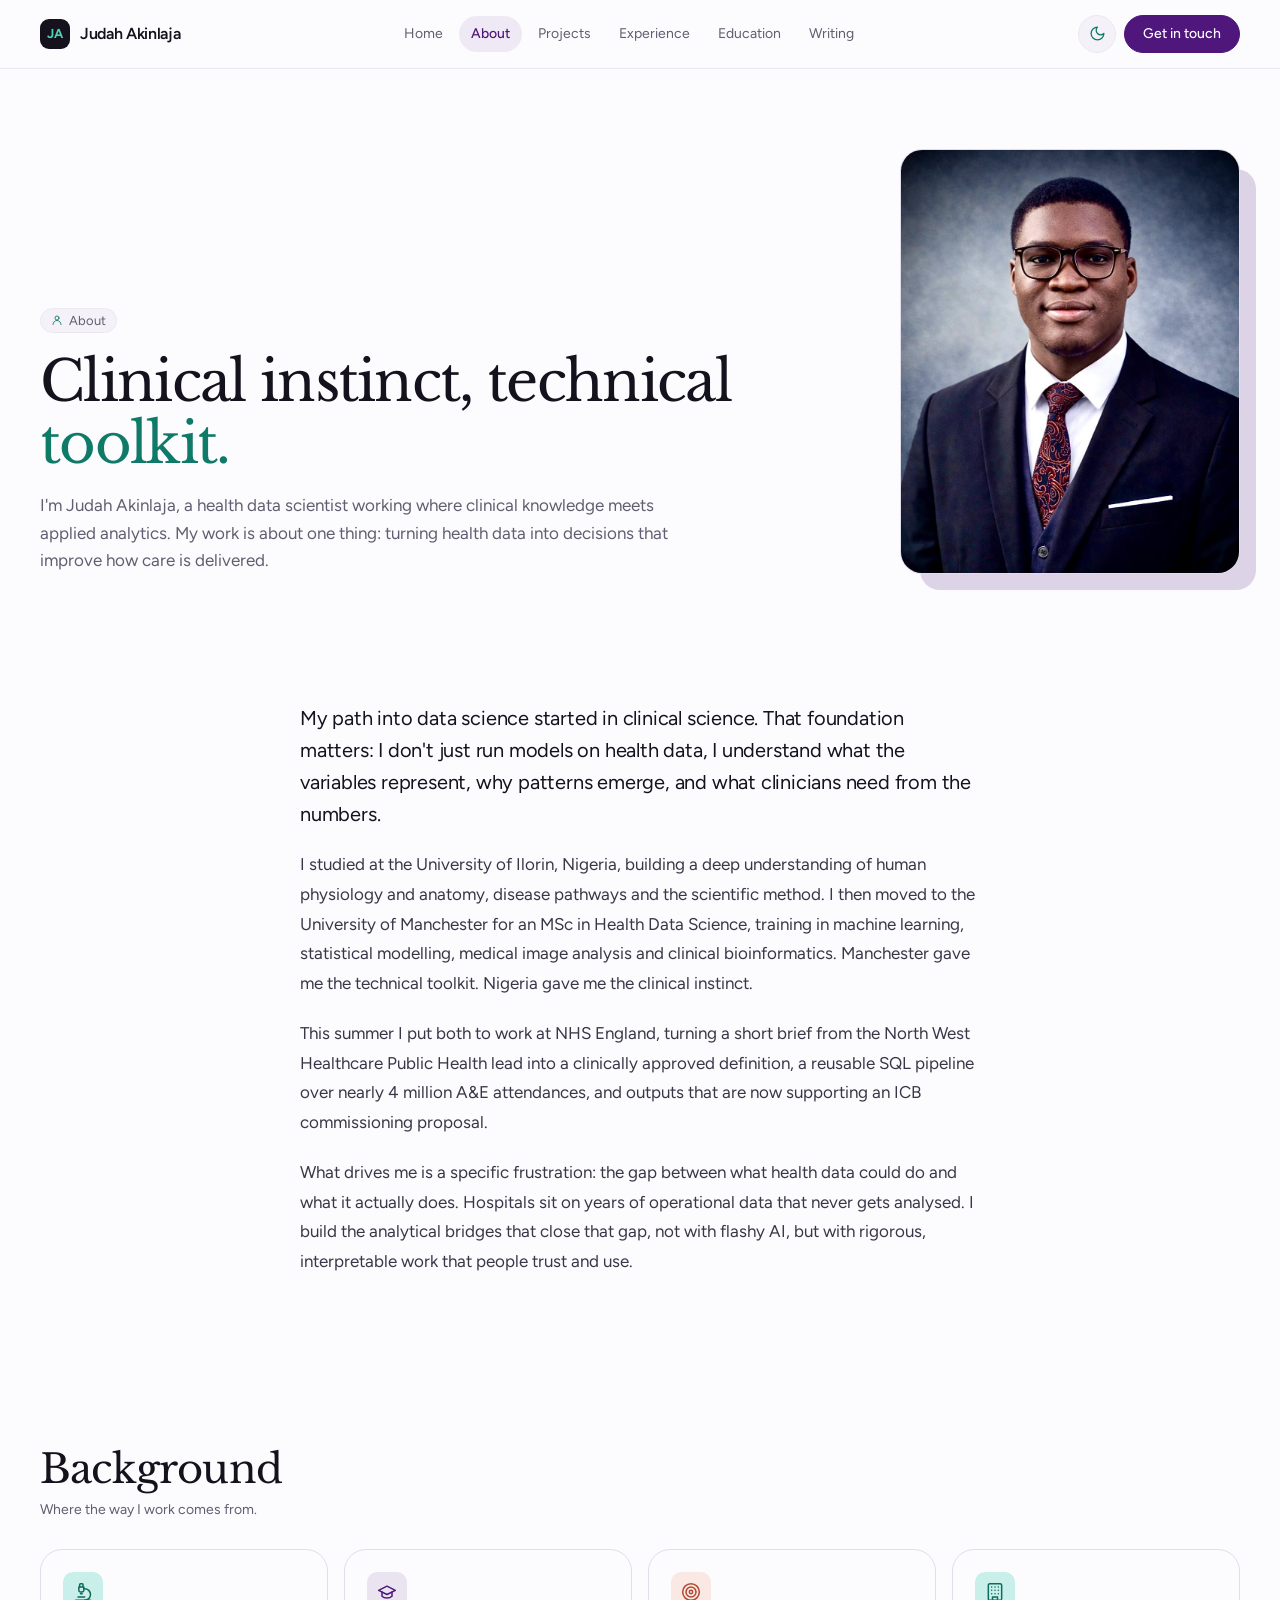
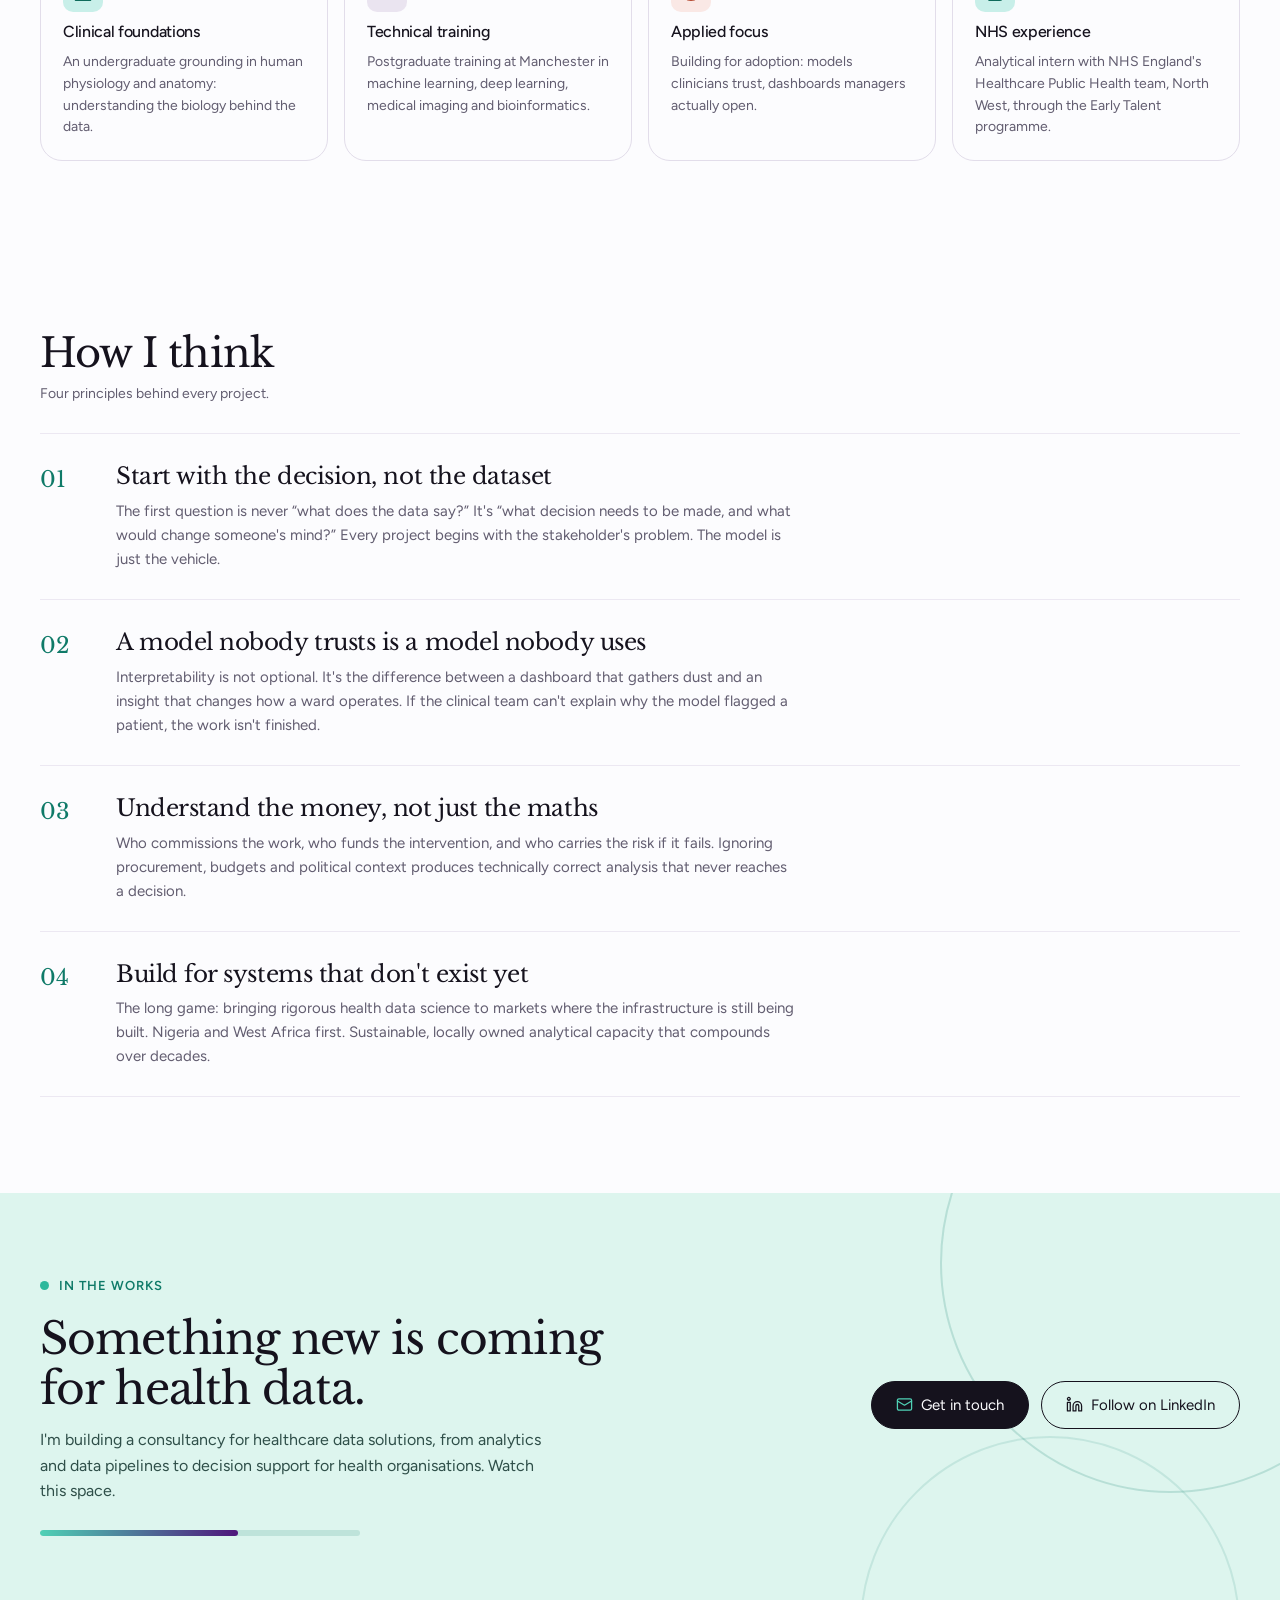
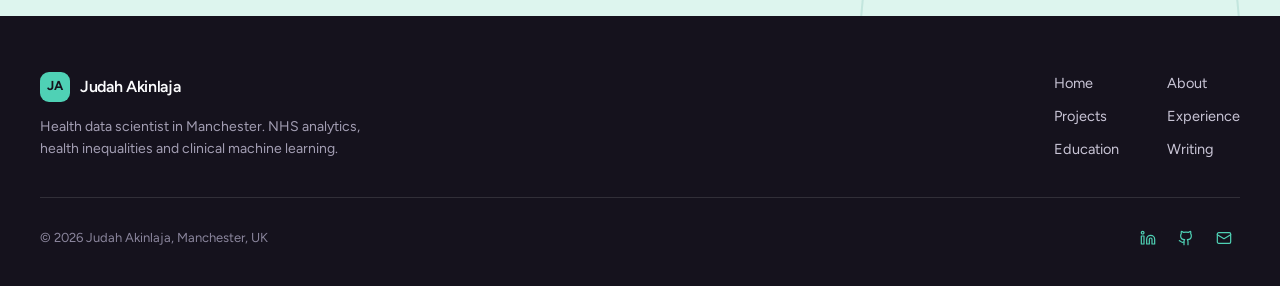
==== commit a905fd24: "Redesign site and update content New simple, spacious layout with plum hero, Libre Baskerville and F" ====
--- a/about.html
+++ b/about.html
@@ -1,1391 +1,104 @@
 <!DOCTYPE html>
-<html lang="en">
+<html lang="en-GB">
 <head>
-<meta charset="UTF-8">
-<meta name="viewport" content="width=device-width, initial-scale=1.0">
+<meta charset="utf-8">
+<meta name="viewport" content="width=device-width, initial-scale=1">
 <title>About | Judah Akinlaja</title>
-<meta name="description" content="Health Data Scientist with a clinical science background and MSc from Manchester. Building analytical solutions for real-world health data challenges.">
+<meta name="description" content="Background and approach of health data scientist Judah Akinlaja.">
+<meta property="og:title" content="About | Judah Akinlaja">
+<meta property="og:description" content="Background and approach of health data scientist Judah Akinlaja.">
+<meta property="og:type" content="website">
+<meta name="theme-color" content="#F4F2F8">
+<script>(function(){var t;try{t=localStorage.getItem('theme')}catch(e){}if(!t){t=window.matchMedia&&matchMedia('(prefers-color-scheme: dark)').matches?'dark':'light'}document.documentElement.setAttribute('data-theme',t)})();</script>
 <link rel="preconnect" href="https://fonts.googleapis.com">
 <link rel="preconnect" href="https://fonts.gstatic.com" crossorigin>
-<link href="https://fonts.googleapis.com/css2?family=Cormorant+Garamond:ital,wght@0,400;0,500;0,600;0,700;1,400;1,500&family=Inter:wght@300;400;500;600;700&family=JetBrains+Mono:wght@400;500;600&display=swap" rel="stylesheet">
-<style>
-:root{
-  --navy-deep:#0f1e38;
-  --navy:#152847;
-  --navy-light:#1e3557;
-  --cream:#f5efe0;
-  --cream-warm:#ebe3d0;
-  --cream-dark:#d9cdb0;
-  --paper:#faf6ec;
-  --gold:#c8a964;
-  --gold-light:#d9bd7e;
-  --gold-dark:#9d7f3e;
-  --ink:#1a1814;
-  --ink-soft:#3a3528;
-  --text:#4a4438;
-  --text-dim:#6b6459;
-  --rule:#d4ccbd;
-  --rule-navy:rgba(255,255,255,0.12);
-  --text-light:#e8e0cc;
-  --text-light-dim:#b8b0a0;
-}
-*{margin:0;padding:0;box-sizing:border-box}
-html{scroll-behavior:smooth}
-body{
-  font-family:'Inter',-apple-system,sans-serif;
-  background:var(--paper);
-  color:var(--text);
-  line-height:1.7;
-  font-size:16px;
-  min-height:100vh;
-  overflow-x:hidden;
-  position:relative;
-  font-weight:400;
-  -webkit-font-smoothing:antialiased;
-  -moz-osx-font-smoothing:grayscale;
-}
+<link href="https://fonts.googleapis.com/css2?family=Figtree:wght@400;500;600;700&family=Libre+Baskerville:ital,wght@0,400;0,700;1,400&display=swap" rel="stylesheet">
+<link rel="stylesheet" href="assets/css/site.css">
+</head>
+<body class="simple">
+<header class="site-nav">
+  <div class="container nav-inner">
+    <a class="brand" href="index.html" aria-label="Judah Akinlaja, home"><span class="brand-mark">JA</span><span>Judah Akinlaja</span></a>
+    <nav aria-label="Main"><ul class="nav-links"><li><a href="index.html">Home</a></li><li><a href="about.html" aria-current="page">About</a></li><li><a href="portfolio.html">Projects</a></li><li><a href="experience.html">Experience</a></li><li><a href="qualifications.html">Education</a></li><li><a href="publications.html">Writing</a></li></ul></nav>
+    <div class="nav-actions">
+      <button class="theme-toggle" type="button" data-theme-toggle aria-label="Switch light or dark mode"><svg class="icon icon-moon" viewBox="0 0 24 24" fill="none" stroke="currentColor" stroke-width="1.8" stroke-linecap="round" stroke-linejoin="round" aria-hidden="true"><path d="M12 3a6 6 0 0 0 9 9 9 9 0 1 1-9-9Z"/></svg><svg class="icon icon-sun" viewBox="0 0 24 24" fill="none" stroke="currentColor" stroke-width="1.8" stroke-linecap="round" stroke-linejoin="round" aria-hidden="true"><circle cx="12" cy="12" r="4"/><path d="M12 2v2M12 20v2M4.93 4.93l1.41 1.41M17.66 17.66l1.41 1.41M2 12h2M20 12h2M6.34 17.66l-1.41 1.41M19.07 4.93l-1.41 1.41"/></svg></button>
+      <a class="btn btn-dark" href="mailto:judahakinlajar@gmail.com">Get in touch</a>
+      <button class="menu-btn" type="button" data-menu-open aria-label="Open menu"><svg class="icon" viewBox="0 0 24 24" fill="none" stroke="currentColor" stroke-width="1.8" stroke-linecap="round" stroke-linejoin="round" aria-hidden="true"><path d="M4 7h16M4 12h16M4 17h16"/></svg></button>
+    </div>
+  </div>
+</header>
+<div class="mobile-menu" aria-hidden="true">
+  <div class="mobile-menu-head">
+    <a class="brand" href="index.html"><span class="brand-mark">JA</span><span>Judah Akinlaja</span></a>
+    <button class="menu-btn" style="display:grid" type="button" data-menu-close aria-label="Close menu"><svg class="icon" viewBox="0 0 24 24" fill="none" stroke="currentColor" stroke-width="1.8" stroke-linecap="round" stroke-linejoin="round" aria-hidden="true"><path d="M18 6 6 18M6 6l12 12"/></svg></button>
+  </div>
+  <nav aria-label="Mobile"><a href="index.html">Home</a><a href="about.html" aria-current="page">About</a><a href="portfolio.html">Projects</a><a href="experience.html">Experience</a><a href="qualifications.html">Education</a><a href="publications.html">Writing</a></nav>
+  <a class="btn btn-dark" href="mailto:judahakinlajar@gmail.com"><svg class="icon" viewBox="0 0 24 24" fill="none" stroke="currentColor" stroke-width="1.8" stroke-linecap="round" stroke-linejoin="round" aria-hidden="true"><rect x="2" y="4" width="20" height="16" rx="2"/><path d="m22 7-10 6L2 7"/></svg> Get in touch</a>
+</div>
+<main>
+<section class="container page-head">
+  <div class="about-hero">
+    <div>
+      <span class="label"><svg class="icon" viewBox="0 0 24 24" fill="none" stroke="currentColor" stroke-width="1.8" stroke-linecap="round" stroke-linejoin="round" aria-hidden="true"><circle cx="12" cy="8" r="4"/><path d="M4 21a8 8 0 0 1 16 0"/></svg> About</span>
+      <h1 class="page-title">Clinical instinct, technical <em class="accent">toolkit.</em></h1>
+      <p class="page-intro">I'm Judah Akinlaja, a health data scientist working where clinical knowledge meets applied analytics. My work is about one thing: turning health data into decisions that improve how care is delivered.</p>
+    </div>
+    <div class="portrait"><img src="assets/judah.jpg" alt="Judah Akinlaja"></div>
+  </div>
+</section>
 
-/* Subtle paper texture overlay */
-body::before{
-  content:'';
-  position:fixed;
-  inset:0;
-  pointer-events:none;
-  opacity:0.025;
-  z-index:0;
-  background-image:url("data:image/svg+xml,%3Csvg viewBox='0 0 200 200' xmlns='http://www.w3.org/2000/svg'%3E%3Cfilter id='n'%3E%3CfeTurbulence type='fractalNoise' baseFrequency='0.85' numOctaves='3'/%3E%3C/filter%3E%3Crect width='100%25' height='100%25' filter='url(%23n)'/%3E%3C/svg%3E");
-}
+<section class="section">
+  <div class="container-narrow prose-block">
+    <p>My path into data science started in clinical science. That foundation matters: I don't just run models on health data, I understand what the variables represent, why patterns emerge, and what clinicians need from the numbers.</p>
+    <p>I studied at the University of Ilorin, Nigeria, building a deep understanding of human physiology and anatomy, disease pathways and the scientific method. I then moved to the University of Manchester for an MSc in Health Data Science, training in machine learning, statistical modelling, medical image analysis and clinical bioinformatics. Manchester gave me the technical toolkit. Nigeria gave me the clinical instinct.</p>
+    <p>This summer I put both to work at NHS England, turning a short brief from the North West Healthcare Public Health lead into a clinically approved definition, a reusable SQL pipeline over nearly 4 million A&amp;E attendances, and outputs that are now supporting an ICB commissioning proposal.</p>
+    <p>What drives me is a specific frustration: the gap between what health data could do and what it actually does. Hospitals sit on years of operational data that never gets analysed. I build the analytical bridges that close that gap, not with flashy AI, but with rigorous, interpretable work that people trust and use.</p>
+  </div>
+</section>
 
-/* === Top Nav === */
-nav{
-  position:relative;
-  background:var(--paper);
-  border-bottom:1px solid var(--rule);
-  z-index:50;
-  padding:1.1rem 0;
-}
-.nav-inner{
-  max-width:1500px;
-  margin:0 auto;
-  padding:0 2.5rem;
-  display:flex;
-  justify-content:space-between;
-  align-items:center;
-}
-.brand{
-  font-family:'Cormorant Garamond',serif;
-  font-weight:600;
-  font-size:1.35rem;
-  letter-spacing:0.01em;
-  color:var(--navy-deep);
-  text-decoration:none;
-  display:flex;
-  align-items:center;
-  gap:0.7rem;
-}
-.brand .divider{color:var(--gold);font-weight:400}
-.brand .role{
-  color:var(--gold-dark);
-  font-size:0.72rem;
-  letter-spacing:0.15em;
-  font-weight:600;
-  font-family:'Inter',sans-serif;
-  text-transform:uppercase;
-}
-.nav-links{
-  display:flex;
-  gap:2.2rem;
-  list-style:none;
-  align-items:center;
-}
-.nav-links a{
-  font-family:'Inter',sans-serif;
-  color:var(--ink-soft);
-  text-decoration:none;
-  font-size:0.88rem;
-  font-weight:500;
-  letter-spacing:0.06em;
-  text-transform:uppercase;
-  position:relative;
-  transition:color 0.25s;
-}
-.nav-links a::after{
-  content:'';
-  position:absolute;
-  bottom:-6px;
-  left:0;
-  width:0;
-  height:2px;
-  background:var(--gold);
-  transition:width 0.3s;
-}
-.nav-links a:hover{color:var(--navy-deep)}
-.nav-links a:hover::after{width:100%}
+<section class="section">
+  <div class="container">
+    <div class="section-head"><div><h2 class="section-title">Background</h2><p class="section-kicker">Where the way I work comes from.</p></div></div>
+    <div class="grid-4"><div class="pillar"><span class="pillar-icon"><svg class="icon" viewBox="0 0 24 24" fill="none" stroke="currentColor" stroke-width="1.8" stroke-linecap="round" stroke-linejoin="round" aria-hidden="true"><path d="M6 18h8"/><path d="M3 22h18"/><path d="M14 22a7 7 0 1 0 0-14h-1"/><path d="M9 14h2"/><path d="M9 12a2 2 0 0 1-2-2V6h6v4a2 2 0 0 1-2 2Z"/><path d="M12 6V3a1 1 0 0 0-1-1H9a1 1 0 0 0-1 1v3"/></svg></span><h3>Clinical foundations</h3><p>An undergraduate grounding in human physiology and anatomy: understanding the biology behind the data.</p></div><div class="pillar"><span class="pillar-icon"><svg class="icon" viewBox="0 0 24 24" fill="none" stroke="currentColor" stroke-width="1.8" stroke-linecap="round" stroke-linejoin="round" aria-hidden="true"><path d="M22 10 12 5 2 10l10 5 10-5Z"/><path d="M6 12v5c3 3 9 3 12 0v-5"/></svg></span><h3>Technical training</h3><p>Postgraduate training at Manchester in machine learning, deep learning, medical imaging and bioinformatics.</p></div><div class="pillar"><span class="pillar-icon"><svg class="icon" viewBox="0 0 24 24" fill="none" stroke="currentColor" stroke-width="1.8" stroke-linecap="round" stroke-linejoin="round" aria-hidden="true"><circle cx="12" cy="12" r="10"/><circle cx="12" cy="12" r="6"/><circle cx="12" cy="12" r="2"/></svg></span><h3>Applied focus</h3><p>Building for adoption: models clinicians trust, dashboards managers actually open.</p></div><div class="pillar"><span class="pillar-icon"><svg class="icon" viewBox="0 0 24 24" fill="none" stroke="currentColor" stroke-width="1.8" stroke-linecap="round" stroke-linejoin="round" aria-hidden="true"><rect x="4" y="2" width="16" height="20" rx="2"/><path d="M9 22v-4h6v4M8 6h.01M16 6h.01M12 6h.01M12 10h.01M12 14h.01M16 10h.01M16 14h.01M8 10h.01M8 14h.01"/></svg></span><h3>NHS experience</h3><p>Analytical intern with NHS England&#x27;s Healthcare Public Health team, North West, through the Early Talent programme.</p></div></div>
+  </div>
+</section>
 
-/* === Layout === */
-.layout{
-  max-width:1500px;
-  margin:0 auto;
-  padding:2.5rem 2.5rem 4rem;
-  display:grid;
-  grid-template-columns:1fr;
-  gap:3rem;
-  position:relative;
-  z-index:1;
-}
-
-/* === Sidebar (Deep navy) === */
-.sidebar{
-  position:sticky;
-  top:90px;
-  height:fit-content;
-  background:linear-gradient(180deg,var(--navy) 0%,var(--navy-deep) 100%);
-  border-radius:6px;
-  padding:2.2rem 1.5rem;
-  text-align:center;
-  box-shadow:0 12px 40px rgba(15,30,56,0.15);
-  color:var(--text-light);
-}
-.sidebar::before{
-  content:'';
-  position:absolute;
-  top:0;
-  left:15%;
-  right:15%;
-  height:2px;
-  background:var(--gold);
-}
-.photo-frame{
-  width:170px;
-  height:170px;
-  margin:0.5rem auto 1.5rem;
-  position:relative;
-  border-radius:50%;
-  padding:3px;
-  background:linear-gradient(135deg,var(--gold),var(--gold-dark));
-  box-shadow:0 0 0 6px rgba(200,169,100,0.08), 0 8px 24px rgba(0,0,0,0.3);
-}
-.photo-frame::before{
-  content:'';
-  position:absolute;
-  inset:-10px;
-  border:1px solid rgba(200,169,100,0.3);
-  border-radius:50%;
-}
-.photo-frame img{
-  width:100%;
-  height:100%;
-  object-fit:cover;
-  object-position:center 20%;
-  border-radius:50%;
-  filter:contrast(1.02) saturate(0.95);
-  display:block;
-}
-.sidebar-name{
-  font-family:'Cormorant Garamond',serif;
-  font-size:1.7rem;
-  font-weight:600;
-  letter-spacing:0;
-  color:#ffffff;
-  margin-bottom:0.3rem;
-  line-height:1.15;
-}
-.sidebar-role{
-  font-family:'Inter',sans-serif;
-  font-size:0.7rem;
-  font-weight:600;
-  letter-spacing:0.22em;
-  color:var(--gold);
-  text-transform:uppercase;
-  margin-bottom:1.5rem;
-}
-.sidebar-socials{
-  display:flex;
-  justify-content:center;
-  gap:0.75rem;
-  margin-bottom:1.5rem;
-}
-.social-icon{
-  width:38px;
-  height:38px;
-  display:flex;
-  align-items:center;
-  justify-content:center;
-  border:1px solid rgba(200,169,100,0.35);
-  border-radius:4px;
-  color:var(--gold);
-  text-decoration:none;
-  transition:all 0.25s;
-  background:rgba(200,169,100,0.05);
-}
-.social-icon:hover{
-  background:var(--gold);
-  color:var(--navy-deep);
-  transform:translateY(-2px);
-  box-shadow:0 4px 12px rgba(200,169,100,0.3);
-}
-.social-icon svg{width:16px;height:16px}
-.sidebar-tagline{
-  font-size:0.9rem;
-  line-height:1.65;
-  color:var(--text-light-dim);
-  padding:0 0.3rem;
-  margin-bottom:1.5rem;
-}
-.sidebar-divider{
-  height:1px;
-  background:linear-gradient(90deg,transparent,rgba(200,169,100,0.4),transparent);
-  margin:1.2rem 0;
-}
-.sidebar-stats{
-  display:flex;
-  justify-content:space-around;
-  font-family:'Inter',sans-serif;
-  font-size:0.65rem;
-  color:var(--text-light-dim);
-  letter-spacing:0.05em;
-  text-transform:uppercase;
-  font-weight:500;
-}
-.stat{display:flex;flex-direction:column;align-items:center;gap:0.3rem}
-.stat-value{
-  color:var(--gold);
-  font-weight:600;
-  font-size:1.05rem;
-  font-family:'Cormorant Garamond',serif;
-  letter-spacing:0;
-  text-transform:none;
-}
-
-/* === Main Content === */
-.main{min-width:0}
-
-.hero{margin-bottom:4.5rem;padding:1.5rem 0 1rem}
-.hero-intro{
-  font-family:'Inter',sans-serif;
-  color:var(--gold-dark);
-  font-size:0.78rem;
-  font-weight:600;
-  letter-spacing:0.18em;
-  margin-bottom:1.3rem;
-  display:flex;
-  align-items:center;
-  gap:0.8rem;
-  text-transform:uppercase;
-}
-.hero-intro::before{
-  content:'';
-  width:40px;
-  height:1px;
-  background:var(--gold);
-}
-.hero h1{
-  font-family:'Cormorant Garamond',serif;
-  font-size:clamp(2.4rem,5.5vw,4.2rem);
-  font-weight:500;
-  line-height:1.05;
-  letter-spacing:-0.01em;
-  color:var(--navy-deep);
-  margin-bottom:1.8rem;
-}
-.hero h1 .italic{
-  font-style:italic;
-  font-weight:400;
-  color:var(--gold-dark);
-}
-.hero-lede{
-  font-size:1.15rem;
-  line-height:1.7;
-  color:var(--text);
-  max-width:680px;
-  margin-bottom:2.2rem;
-  font-weight:400;
-}
-.hero-anchors{
-  display:flex;
-  flex-wrap:wrap;
-  gap:1rem;
-}
-.anchor-btn{
-  display:inline-flex;
-  align-items:center;
-  gap:0.6rem;
-  padding:0.9rem 1.5rem;
-  background:var(--navy-deep);
-  border:1px solid var(--navy-deep);
-  border-radius:3px;
-  color:var(--cream);
-  text-decoration:none;
-  font-family:'Inter',sans-serif;
-  font-weight:500;
-  font-size:0.85rem;
-  letter-spacing:0.08em;
-  text-transform:uppercase;
-  transition:all 0.25s;
-}
-.anchor-btn:hover{
-  background:var(--gold-dark);
-  border-color:var(--gold-dark);
-  transform:translateY(-2px);
-  box-shadow:0 8px 20px rgba(15,30,56,0.2);
-}
-.anchor-btn.secondary{
-  background:transparent;
-  color:var(--navy-deep);
-}
-.anchor-btn.secondary:hover{
-  background:var(--navy-deep);
-  color:var(--cream);
-}
-.anchor-btn .arrow{transition:transform 0.25s;font-family:'JetBrains Mono',monospace}
-.anchor-btn:hover .arrow{transform:translateX(3px)}
-
-/* === Sections === */
-.section{margin-bottom:5.5rem;position:relative}
-.section-header{
-  display:flex;
-  align-items:baseline;
-  gap:1rem;
-  margin-bottom:0.4rem;
-  flex-wrap:wrap;
-}
-.section-title{
-  font-family:'Cormorant Garamond',serif;
-  font-size:clamp(2rem,4vw,3rem);
-  font-weight:500;
-  letter-spacing:-0.01em;
-  color:var(--navy-deep);
-  line-height:1.1;
-}
-.section-title .divider{
-  color:var(--gold);
-  font-weight:300;
-  margin:0 0.3rem;
-}
-.section-title .italic{
-  font-style:italic;
-  color:var(--gold-dark);
-  font-weight:400;
-}
-.section-subtitle{
-  font-family:'Inter',sans-serif;
-  font-size:0.72rem;
-  letter-spacing:0.18em;
-  color:var(--text-dim);
-  text-transform:uppercase;
-  font-weight:600;
-  margin-bottom:2rem;
-  display:block;
-}
-.section-intro{
-  font-size:1.05rem;
-  line-height:1.75;
-  color:var(--text);
-  max-width:720px;
-  margin-bottom:2.5rem;
-}
-
-/* === Writing / Articles === */
-.articles-featured{display:grid;gap:1.5rem}
-.article-card{
-  background:var(--cream);
-  border:1px solid var(--rule);
-  border-radius:4px;
-  padding:2.2rem 2rem;
-  transition:all 0.3s;
-  position:relative;
-  text-decoration:none;
-  color:inherit;
-  display:block;
-}
-.article-card::before{
-  content:'';
-  position:absolute;
-  top:0;
-  left:0;
-  width:3px;
-  height:100%;
-  background:var(--gold);
-  opacity:0;
-  transition:opacity 0.3s;
-}
-.article-card:hover{
-  background:var(--cream-warm);
-  transform:translateX(4px);
-  box-shadow:0 8px 24px rgba(15,30,56,0.08);
-}
-.article-card:hover::before{opacity:1}
-.article-meta{
-  display:flex;
-  gap:1.2rem;
-  margin-bottom:1rem;
-  align-items:center;
-  font-family:'Inter',sans-serif;
-  font-size:0.7rem;
-  letter-spacing:0.12em;
-  text-transform:uppercase;
-  font-weight:600;
-}
-.article-category{color:var(--gold-dark)}
-.article-date{color:var(--text-dim)}
-.article-status{color:var(--navy-light);margin-left:auto}
-.article-title{
-  font-family:'Cormorant Garamond',serif;
-  font-size:1.55rem;
-  font-weight:600;
-  line-height:1.25;
-  color:var(--navy-deep);
-  margin-bottom:0.9rem;
-  letter-spacing:-0.005em;
-}
-.article-excerpt{
-  color:var(--text);
-  font-size:1rem;
-  line-height:1.7;
-  margin-bottom:1rem;
-}
-.article-readmore{
-  font-family:'Inter',sans-serif;
-  font-size:0.78rem;
-  color:var(--gold-dark);
-  letter-spacing:0.1em;
-  text-transform:uppercase;
-  font-weight:600;
-}
-.placeholder-card{
-  padding:2.5rem 2rem;
-  border:1px dashed var(--rule);
-  border-radius:4px;
-  text-align:center;
-  color:var(--text-dim);
-  font-style:italic;
-  font-family:'Cormorant Garamond',serif;
-  font-size:1.05rem;
-  background:rgba(235,227,208,0.3);
-}
-
-/* === Portfolio Cards === */
-.projects-grid{
-  display:grid;
-  grid-template-columns:repeat(auto-fill,minmax(min(300px,100%),1fr));
-  gap:1.5rem;
-}
-.project-card{
-  background:var(--cream);
-  border:1px solid var(--rule);
-  border-radius:4px;
-  padding:1.8rem;
-  transition:all 0.3s;
-  display:flex;
-  flex-direction:column;
-  text-decoration:none;
-  color:inherit;
-  position:relative;
-}
-.project-card:hover{
-  background:var(--cream-warm);
-  border-color:var(--gold);
-  transform:translateY(-4px);
-  box-shadow:0 12px 32px rgba(15,30,56,0.1);
-}
-.project-icon{
-  width:46px;
-  height:46px;
-  background:var(--navy-deep);
-  border-radius:4px;
-  display:flex;
-  align-items:center;
-  justify-content:center;
-  margin-bottom:1.3rem;
-  color:var(--gold);
-}
-.project-icon svg{width:22px;height:22px}
-.project-type{
-  font-family:'Inter',sans-serif;
-  font-size:0.68rem;
-  color:var(--gold-dark);
-  letter-spacing:0.15em;
-  text-transform:uppercase;
-  margin-bottom:0.6rem;
-  font-weight:600;
-}
-.project-name{
-  font-family:'Cormorant Garamond',serif;
-  font-size:1.4rem;
-  font-weight:600;
-  color:var(--navy-deep);
-  margin-bottom:0.85rem;
-  line-height:1.25;
-  letter-spacing:-0.005em;
-}
-.project-desc{
-  color:var(--text);
-  font-size:0.95rem;
-  line-height:1.7;
-  margin-bottom:1.2rem;
-  flex-grow:1;
-}
-.project-tools{
-  font-family:'JetBrains Mono',monospace;
-  font-size:0.74rem;
-  color:var(--text-dim);
-  margin-bottom:1.2rem;
-  line-height:1.6;
-  padding-top:0.8rem;
-  border-top:1px solid var(--rule);
-}
-.project-tools strong{color:var(--navy-deep);font-weight:600}
-.project-link{
-  display:inline-flex;
-  align-items:center;
-  gap:0.4rem;
-  font-family:'Inter',sans-serif;
-  font-size:0.75rem;
-  color:var(--navy-deep);
-  text-decoration:none;
-  letter-spacing:0.1em;
-  text-transform:uppercase;
-  padding:0.6rem 1rem;
-  border:1px solid var(--navy-deep);
-  border-radius:3px;
-  transition:all 0.25s;
-  align-self:flex-start;
-  font-weight:600;
-}
-.project-link:hover{
-  background:var(--navy-deep);
-  color:var(--cream);
-}
-.more-repos{
-  margin-top:2rem;
-  padding:2rem;
-  background:var(--cream-warm);
-  border:1px solid var(--rule);
-  border-radius:4px;
-  text-align:center;
-}
-.more-repos p{color:var(--text);margin-bottom:1rem;font-size:1rem}
-.more-repos a{
-  display:inline-flex;
-  align-items:center;
-  gap:0.5rem;
-  color:var(--cream);
-  text-decoration:none;
-  font-family:'Inter',sans-serif;
-  font-size:0.82rem;
-  font-weight:600;
-  letter-spacing:0.1em;
-  padding:0.8rem 1.4rem;
-  background:var(--navy-deep);
-  border-radius:3px;
-  transition:all 0.25s;
-  text-transform:uppercase;
-}
-.more-repos a:hover{
-  background:var(--gold-dark);
-  transform:translateY(-2px);
-  box-shadow:0 6px 16px rgba(15,30,56,0.2);
-}
-
-/* === Skills === */
-.skills-container{
-  display:grid;
-  grid-template-columns:repeat(auto-fit,minmax(240px,1fr));
-  gap:1.2rem;
-}
-.skill-group{
-  background:var(--cream);
-  border:1px solid var(--rule);
-  border-radius:4px;
-  padding:1.5rem;
-  transition:all 0.3s;
-}
-.skill-group:hover{
-  border-color:var(--gold);
-  box-shadow:0 6px 20px rgba(15,30,56,0.06);
-}
-.skill-group-title{
-  font-family:'Cormorant Garamond',serif;
-  font-size:1.1rem;
-  font-weight:600;
-  color:var(--navy-deep);
-  margin-bottom:1rem;
-  padding-bottom:0.6rem;
-  border-bottom:1px solid var(--rule);
-}
-.skill-list{display:flex;flex-wrap:wrap;gap:0.5rem}
-.skill-chip{
-  font-family:'JetBrains Mono',monospace;
-  font-size:0.74rem;
-  padding:0.35rem 0.7rem;
-  background:var(--paper);
-  border:1px solid var(--rule);
-  border-radius:3px;
-  color:var(--text);
-  transition:all 0.2s;
-}
-.skill-chip:hover{
-  background:var(--navy-deep);
-  border-color:var(--navy-deep);
-  color:var(--gold);
-}
-
-/* === Timeline === */
-.timeline{position:relative;padding-left:2rem}
-.timeline::before{
-  content:'';
-  position:absolute;
-  left:0.5rem;
-  top:0.5rem;
-  bottom:0.5rem;
-  width:1px;
-  background:linear-gradient(180deg,var(--gold),var(--rule));
-}
-.timeline-item{position:relative;padding-bottom:2.5rem}
-.timeline-item:last-child{padding-bottom:0}
-.timeline-item::before{
-  content:'';
-  position:absolute;
-  left:-1.85rem;
-  top:0.5rem;
-  width:12px;
-  height:12px;
-  background:var(--paper);
-  border:2px solid var(--gold);
-  border-radius:50%;
-}
-.timeline-date{
-  font-family:'Inter',sans-serif;
-  font-size:0.72rem;
-  color:var(--gold-dark);
-  letter-spacing:0.12em;
-  margin-bottom:0.4rem;
-  text-transform:uppercase;
-  font-weight:600;
-}
-.timeline-role{
-  font-family:'Cormorant Garamond',serif;
-  font-size:1.4rem;
-  font-weight:600;
-  color:var(--navy-deep);
-  margin-bottom:0.3rem;
-  letter-spacing:-0.005em;
-  line-height:1.2;
-}
-.timeline-place{
-  font-size:1rem;
-  color:var(--text-dim);
-  margin-bottom:0.7rem;
-  font-style:italic;
-  font-family:'Cormorant Garamond',serif;
-}
-.timeline-detail{font-size:0.98rem;line-height:1.7;color:var(--text)}
-.timeline-detail ul{margin-top:0.7rem;list-style:none;padding-left:0}
-.timeline-detail ul li{
-  position:relative;
-  padding-left:1.3rem;
-  margin-bottom:0.55rem;
-  line-height:1.65;
-}
-.timeline-detail ul li::before{
-  content:'—';
-  position:absolute;
-  left:0;
-  color:var(--gold);
-  font-weight:500;
-}
-
-/* === Lens === */
-.lens-grid{
-  display:grid;
-  grid-template-columns:repeat(auto-fit,minmax(280px,1fr));
-  gap:1.5rem;
-}
-.lens-card{
-  background:var(--cream);
-  border:1px solid var(--rule);
-  border-left:3px solid var(--gold);
-  border-radius:0 4px 4px 0;
-  padding:1.8rem;
-  transition:all 0.3s;
-}
-.lens-card:hover{
-  background:var(--cream-warm);
-  border-left-color:var(--navy-deep);
-  transform:translateY(-2px);
-}
-.lens-card h3{
-  font-family:'Cormorant Garamond',serif;
-  font-size:1.25rem;
-  font-weight:600;
-  color:var(--navy-deep);
-  margin-bottom:0.8rem;
-  line-height:1.3;
-  letter-spacing:-0.005em;
-}
-.lens-card p{
-  font-size:0.96rem;
-  line-height:1.75;
-  color:var(--text);
-}
-
-/* === Contact === */
-.contact-block{
-  background:linear-gradient(135deg,var(--navy) 0%,var(--navy-deep) 100%);
-  border-radius:6px;
-  padding:3.5rem 2.5rem;
-  text-align:center;
-  position:relative;
-  overflow:hidden;
-  color:var(--text-light);
-}
-.contact-block::before{
-  content:'';
-  position:absolute;
-  top:0;
-  left:50%;
-  transform:translateX(-50%);
-  width:60%;
-  height:2px;
-  background:var(--gold);
-}
-.contact-block h2{
-  font-family:'Cormorant Garamond',serif;
-  font-size:clamp(1.9rem,3.5vw,2.6rem);
-  font-weight:500;
-  color:#ffffff;
-  margin-bottom:1.2rem;
-  letter-spacing:-0.01em;
-  line-height:1.1;
-}
-.contact-block h2 .italic{
-  font-style:italic;
-  color:var(--gold-light);
-}
-.contact-block p{
-  font-size:1.05rem;
-  line-height:1.75;
-  color:var(--text-light-dim);
-  max-width:620px;
-  margin:0 auto 2rem;
-}
-.contact-links{
-  display:flex;
-  justify-content:center;
-  flex-wrap:wrap;
-  gap:1rem;
-}
-.contact-link{
-  display:inline-flex;
-  align-items:center;
-  gap:0.6rem;
-  padding:0.85rem 1.5rem;
-  background:transparent;
-  border:1px solid rgba(200,169,100,0.4);
-  border-radius:3px;
-  color:var(--gold);
-  text-decoration:none;
-  font-family:'Inter',sans-serif;
-  font-size:0.82rem;
-  letter-spacing:0.1em;
-  transition:all 0.25s;
-  text-transform:uppercase;
-  font-weight:600;
-}
-.contact-link:hover{
-  background:var(--gold);
-  color:var(--navy-deep);
-  border-color:var(--gold);
-  transform:translateY(-2px);
-  box-shadow:0 6px 16px rgba(200,169,100,0.3);
-}
-.contact-link svg{width:14px;height:14px}
-
-/* === Footer === */
-footer{
-  text-align:center;
-  padding:2.5rem 2rem;
-  border-top:1px solid var(--rule);
-  font-family:'Inter',sans-serif;
-  font-size:0.78rem;
-  color:var(--text-dim);
-  letter-spacing:0.06em;
-  position:relative;
-  z-index:1;
-}
-footer .accent{
-  color:var(--gold-dark);
-  font-family:'Cormorant Garamond',serif;
-  font-size:0.95rem;
-  font-weight:500;
-}
-
-/* === Responsive === */
-@media (max-width:1024px){
-  .layout{grid-template-columns:1fr;gap:2rem}
-  .sidebar{position:relative;top:0;max-width:400px;margin:0 auto}
-  .nav-links{gap:1.3rem}
-  .nav-links a{font-size:0.78rem}
-  .projects-grid{grid-template-columns:1fr}
-}
-@media (max-width:768px){
-  .layout{padding:1.5rem 1.2rem 3rem}
-  .nav-inner{padding:0 1.2rem}
-  .nav-links{gap:1rem;flex-wrap:wrap;justify-content:center}
-  .nav-links a{font-size:0.75rem}
-  .brand{font-size:1.1rem}
-  /* role visible on mobile */
-  /* hero-anchors horizontal */
-  .anchor-btn{justify-content:center}
-  .projects-grid{grid-template-columns:1fr!important}
-  .project-card{min-width:0;width:100%;max-width:100%;overflow:hidden}
-  .skills-container{grid-template-columns:1fr}
-  .lens-grid{grid-template-columns:1fr}
-}
-
-/* === Reveal Animation — disabled for reliability across devices */
-
-/* === Dark Mode === */
-body.dark-mode{
-  --paper:#1a1a2e;
-  --cream:#242440;
-  --cream-warm:#2a2a48;
-  --cream-dark:#1e1e36;
-  --text:#d4cfc4;
-  --text-dim:#9a9488;
-  --ink:#e8e0cc;
-  --ink-soft:#c8c0b0;
-  --rule:#3a3a55;
-  --navy-deep:#0a0f1e;
-  --navy:#101830;
-  --navy-light:#182040;
-}
-body.dark-mode::before{opacity:0.015}
-body.dark-mode nav{background:var(--paper);border-bottom-color:var(--rule)}
-body.dark-mode .brand{color:var(--gold-light)}
-body.dark-mode .nav-links a{color:#b8b0a0}
-body.dark-mode .nav-links a:hover{color:var(--gold-light)}
-body.dark-mode .section-title{color:var(--gold-light)}
-body.dark-mode .project-card{background:var(--cream);border-color:var(--rule)}
-body.dark-mode .project-card:hover{background:var(--cream-warm);border-color:var(--gold-dark)}
-body.dark-mode .project-name{color:var(--gold-light)}
-body.dark-mode .project-tools{border-top-color:var(--rule)}
-body.dark-mode .project-tools strong{color:var(--gold-light)}
-body.dark-mode .project-link{color:var(--gold);border-color:var(--gold-dark)}
-body.dark-mode .project-link:hover{background:var(--gold-dark);color:var(--paper)}
-body.dark-mode .article-card{background:var(--cream);border-color:var(--rule)}
-body.dark-mode .article-card:hover{background:var(--cream-warm)}
-body.dark-mode .article-title{color:var(--gold-light)}
-body.dark-mode .article-category{color:var(--gold)}
-body.dark-mode .skill-group{background:var(--cream);border-color:var(--rule)}
-body.dark-mode .skill-group:hover{border-color:var(--gold-dark)}
-body.dark-mode .skill-group-title{color:var(--gold-light)}
-body.dark-mode .skill-chip{background:var(--paper);border-color:var(--rule);color:var(--text)}
-body.dark-mode .skill-chip:hover{background:var(--gold-dark);border-color:var(--gold-dark);color:var(--paper)}
-body.dark-mode .timeline-role{color:var(--gold-light)}
-body.dark-mode .timeline-place{color:var(--text-dim)}
-body.dark-mode .lens-card{background:var(--cream);border-color:var(--rule);border-left-color:var(--gold-dark)}
-body.dark-mode .lens-card:hover{background:var(--cream-warm);border-left-color:var(--gold)}
-body.dark-mode .lens-card h3{color:var(--gold-light)}
-body.dark-mode .anchor-btn{background:var(--gold);border-color:var(--gold);color:var(--navy-deep)}
-body.dark-mode .anchor-btn:hover{background:var(--gold-light);border-color:var(--gold-light);color:var(--navy-deep)}
-body.dark-mode .anchor-btn.secondary{background:transparent;color:var(--gold);border-color:var(--gold-dark)}
-body.dark-mode .anchor-btn.secondary:hover{background:var(--gold-dark);color:var(--paper)}
-body.dark-mode .more-repos{background:var(--cream);border-color:var(--rule)}
-body.dark-mode .more-repos a{background:var(--gold-dark);color:var(--paper)}
-body.dark-mode .contact-block{background:linear-gradient(135deg,var(--navy) 0%,var(--navy-deep) 100%)}
-body.dark-mode footer{border-top-color:var(--rule)}
-body.dark-mode .placeholder-card{border-color:var(--rule);color:var(--text-dim);background:rgba(36,36,64,0.3)}
-body.dark-mode .hero h1{color:var(--gold-light)}
-body.dark-mode .section-subtitle{color:var(--text-dim)}
-
-/* Theme toggle switch */
-body.dark-mode .nav-links a:visited{color:#b8b0a0}
-body.dark-mode .nav-links a:visited:hover{color:var(--gold-light)}
-
-body.dark-mode .article-card,body.dark-mode .article-card:visited{color:var(--text);text-decoration:none}
-body.dark-mode .article-card:visited .article-title{color:var(--gold-light)}
-
-.theme-switch{
-  display:flex;
-  align-items:center;
-  gap:0.5rem;
-  cursor:pointer;
-  flex-shrink:0;
-  user-select:none;
-}
-.theme-switch .switch-label{
-  font-family:'Inter',sans-serif;
-  font-size:0.68rem;
-  font-weight:600;
-  letter-spacing:0.08em;
-  text-transform:uppercase;
-  color:var(--text-dim);
-  transition:color 0.25s;
-}
-.theme-switch:hover .switch-label{color:var(--gold-dark)}
-.switch-track{
-  width:44px;
-  height:24px;
-  background:var(--rule);
-  border-radius:12px;
-  position:relative;
-  transition:background 0.3s;
-  border:1px solid var(--rule);
-}
-.switch-track::after{
-  content:'';
-  position:absolute;
-  top:2px;
-  left:2px;
-  width:18px;
-  height:18px;
-  background:var(--paper);
-  border-radius:50%;
-  transition:all 0.3s;
-  box-shadow:0 1px 3px rgba(0,0,0,0.15);
-}
-body.dark-mode .switch-track{
-  background:var(--gold-dark);
-  border-color:var(--gold-dark);
-}
-body.dark-mode .switch-track::after{
-  left:22px;
-  background:var(--navy-deep);
-}
-.switch-icon{
-  width:16px;
-  height:16px;
-  color:var(--gold-dark);
-  transition:color 0.25s;
-}
-body.dark-mode .switch-icon{color:var(--gold)}
-.theme-switch .icon-sun{display:none}
-.theme-switch .icon-moon{display:block}
-body.dark-mode .theme-switch .icon-sun{display:block}
-body.dark-mode .theme-switch .icon-moon{display:none}
-
-
-/* === Active Nav === */
-.nav-links a.active{color:var(--navy-deep)}
-.nav-links a.active::after{width:100%}
-body.dark-mode .nav-links a.active{color:var(--gold-light)}
-body.dark-mode .nav-links a.active::after{background:var(--gold)}
-
-/* === Hamburger Menu === */
-.hamburger{display:none;flex-direction:column;gap:5px;cursor:pointer;padding:8px;background:none;border:none;z-index:60}
-.hamburger span{display:block;width:24px;height:2px;background:var(--ink-soft);transition:all 0.3s}
-body.dark-mode .hamburger span{background:var(--gold-light)}
-.hamburger.open span:nth-child(1){transform:rotate(45deg) translate(5px,5px)}
-.hamburger.open span:nth-child(2){opacity:0}
-.hamburger.open span:nth-child(3){transform:rotate(-45deg) translate(5px,-5px)}
-
-/* === Scroll Animations === */
-.fade-up{opacity:0;transform:translateY(30px);transition:opacity 0.6s ease,transform 0.6s ease}
-.fade-up.visible{opacity:1;transform:translateY(0)}
-
-/* === Carousel === */
-.carousel-container{position:relative;overflow:hidden}
-.carousel-track{display:flex;transition:transform 0.5s ease;gap:1.5rem}
-.carousel-track>*{flex:0 0 calc(33.333% - 1rem);min-width:280px}
-.carousel-btn{position:absolute;top:50%;transform:translateY(-50%);width:40px;height:40px;border-radius:50%;background:var(--navy-deep);color:var(--cream);border:none;cursor:pointer;font-size:1.2rem;display:flex;align-items:center;justify-content:center;z-index:5;opacity:0.8;transition:opacity 0.3s}
-.carousel-btn:hover{opacity:1}
-.carousel-btn.prev{left:0}
-.carousel-btn.next{right:0}
-body.dark-mode .carousel-btn{background:var(--gold);color:var(--navy-deep)}
-
-
-@media (max-width:768px){
-  .hamburger{display:flex}
-  .nav-inner{flex-direction:row!important;flex-wrap:nowrap;gap:0}
-  .nav-links{
-    position:fixed;top:0;right:-100%;width:280px;height:100vh;
-    background:var(--paper);flex-direction:column;padding:5rem 2rem 2rem;
-    box-shadow:-4px 0 20px rgba(0,0,0,0.15);transition:right 0.3s ease;
-    gap:0;z-index:55;align-items:stretch
-  }
-  .nav-links.open{right:0}
-  .nav-links li{list-style:none;width:100%}
-  .nav-links a{
-    font-size:1rem!important;
-    display:block!important;
-    padding:1rem 0.5rem!important;
-    width:100%!important;
-    -webkit-tap-highlight-color:rgba(200,169,100,0.2);
-  }
-  .nav-links a::after{display:none}
-  .nav-links a.active{color:var(--gold-dark);font-weight:700}
-  body.dark-mode .nav-links{background:#1a1a2e}
-  body.dark-mode .nav-links a{color:#b8b0a0}
-  body.dark-mode .nav-links a.active{color:var(--gold)}
-  .brand{font-size:1.1rem}
-  .brand .role{display:inline!important;font-size:0.6rem}
-  .hero-anchors{flex-direction:row!important;flex-wrap:wrap}
-  .anchor-btn{padding:0.7rem 1rem;font-size:0.75rem}
-  .carousel-track>*{flex:0 0 85%;min-width:0}
-  .overlay{display:none;position:fixed;inset:0;background:rgba(0,0,0,0.4);z-index:54}
-  .overlay.open{display:block}
-}
-@media (min-width:769px) and (max-width:1024px){
-  .carousel-track>*{flex:0 0 calc(50% - 0.75rem)}
-}
-
-
-/* === Reduced Spacing === */
-.section{margin-bottom:3.5rem}
-.layout{padding:2rem 2.5rem 3rem}
-@media(max-width:768px){.layout{padding:1.2rem 1rem 2rem}}
-
-/* === About Page Specific === */
-.about-intro{
-  display:grid;
-  grid-template-columns:1fr;
-  gap:2rem;
-  margin-bottom:3rem;
-}
-.about-text{
-  font-size:1.05rem;
-  line-height:1.8;
-  color:var(--text);
-}
-.about-text p{margin-bottom:1.2rem}
-.about-text .lead{
-  font-size:1.15rem;
-  font-family:'Cormorant Garamond',serif;
-  color:var(--navy-deep);
-  line-height:1.6;
-  font-weight:500;
-}
-body.dark-mode .about-text .lead{color:var(--gold-light)}
-.highlight-strip{
-  display:grid;
-  grid-template-columns:repeat(auto-fit,minmax(200px,1fr));
-  gap:1rem;
-  margin:2rem 0;
-}
-.highlight-item{
-  background:var(--cream);
-  border:1px solid var(--rule);
-  border-left:3px solid var(--gold);
-  border-radius:0 4px 4px 0;
-  padding:1.2rem 1.4rem;
-  transition:all 0.3s;
-}
-.highlight-item:hover{transform:translateY(-2px);border-left-color:var(--navy-deep)}
-.highlight-item h4{
-  font-family:'Cormorant Garamond',serif;
-  font-size:1.1rem;
-  font-weight:600;
-  color:var(--navy-deep);
-  margin-bottom:0.3rem;
-}
-.highlight-item p{font-size:0.9rem;color:var(--text-dim);line-height:1.6}
-body.dark-mode .highlight-item{background:var(--cream);border-color:var(--rule);border-left-color:var(--gold-dark)}
-body.dark-mode .highlight-item:hover{border-left-color:var(--gold)}
-body.dark-mode .highlight-item h4{color:var(--gold-light)}
-.project-highlights{
-  display:grid;
-  grid-template-columns:repeat(auto-fit,minmax(280px,1fr));
-  gap:1.2rem;
-  margin-top:1.5rem;
-}
-.project-highlight{
-  background:var(--cream);
-  border:1px solid var(--rule);
-  border-radius:4px;
-  padding:1.5rem;
-  transition:all 0.3s;
-}
-.project-highlight:hover{
-  border-color:var(--gold);
-  transform:translateY(-3px);
-  box-shadow:0 8px 24px rgba(15,30,56,0.08);
-}
-.project-highlight .ph-label{
-  font-family:'Inter',sans-serif;
-  font-size:0.68rem;
-  color:var(--gold-dark);
-  letter-spacing:0.15em;
-  text-transform:uppercase;
-  margin-bottom:0.5rem;
-  font-weight:600;
-}
-.project-highlight h4{
-  font-family:'Cormorant Garamond',serif;
-  font-size:1.2rem;
-  font-weight:600;
-  color:var(--navy-deep);
-  margin-bottom:0.5rem;
-  line-height:1.25;
-}
-.project-highlight p{font-size:0.92rem;color:var(--text);line-height:1.7}
-body.dark-mode .project-highlight{background:var(--cream);border-color:var(--rule)}
-body.dark-mode .project-highlight:hover{border-color:var(--gold-dark)}
-body.dark-mode .project-highlight h4{color:var(--gold-light)}
-
-
-/* === About page project highlights carousel on mobile === */
-@media(max-width:768px){
-  .project-highlights{
-    display:flex;
-    overflow-x:auto;
-    scroll-snap-type:x mandatory;
-    -webkit-overflow-scrolling:touch;
-    scrollbar-width:none;
-    gap:1rem;
-    padding:0.5rem 0;
-  }
-  .project-highlights::-webkit-scrollbar{display:none}
-  .project-highlight{
-    flex:0 0 85%;
-    min-width:0;
-    scroll-snap-align:start;
-  }
-  .highlight-strip{
-    display:flex;
-    overflow-x:auto;
-    scroll-snap-type:x mandatory;
-    -webkit-overflow-scrolling:touch;
-    scrollbar-width:none;
-    gap:1rem;
-    padding:0.5rem 0;
-  }
-  .highlight-strip::-webkit-scrollbar{display:none}
-  .highlight-item{
-    flex:0 0 75%;
-    min-width:0;
-    scroll-snap-align:start;
-  }
-  .lens-grid{
-    display:flex;
-    overflow-x:auto;
-    scroll-snap-type:x mandatory;
-    -webkit-overflow-scrolling:touch;
-    scrollbar-width:none;
-    gap:1rem;
-    padding:0.5rem 0;
-  }
-  .lens-grid::-webkit-scrollbar{display:none}
-  .lens-card{
-    flex:0 0 85%;
-    min-width:0;
-    scroll-snap-align:start;
-  }
-}
-
-
-/* === Mobile Menu (standalone, outside nav) === */
-.mobile-menu{
-  display:none;
-  position:fixed;
-  top:0;left:0;right:0;bottom:0;
-  background:#0f1e38;
-  z-index:9999;
-  flex-direction:column;
-  align-items:center;
-  justify-content:center;
-  gap:0.5rem;
-}
-.mobile-menu.open{display:flex}
-.mobile-menu-close{
-  position:absolute;
-  top:1.5rem;right:1.5rem;
-  color:var(--gold);
-  font-size:2.5rem;
-  cursor:pointer;
-  padding:10px;
-  line-height:1;
-  -webkit-tap-highlight-color:rgba(200,169,100,0.3);
-}
-.mobile-menu-item{
-  color:#b8b0a0;
-  font-family:'Inter',sans-serif;
-  font-size:1.2rem;
-  font-weight:500;
-  letter-spacing:0.1em;
-  text-transform:uppercase;
-  padding:1rem 2rem;
-  cursor:pointer;
-  -webkit-tap-highlight-color:rgba(200,169,100,0.3);
-  user-select:none;
-  text-align:center;
-  min-width:250px;
-}
-.mobile-menu-item:active{
-  color:var(--gold);
-  background:rgba(200,169,100,0.1);
-  border-radius:4px;
-}
-@media(min-width:769px){
-  .mobile-menu{display:none!important}
-}
-</style>
-</head>
-<body>
-<nav>
-  <div class="nav-inner">
-    <a href="index.html" class="brand">Judah Akinlaja <span class="divider">/</span> <span class="role">Health Data Scientist</span></a>
-    <ul class="nav-links">
-      <li><a href="index.html" onclick="window.location.href='index.html';return true;">Home</a></li>
-      <li><a href="about.html" class="active" onclick="window.location.href='about.html';return true;">About</a></li>
-      <li><a href="portfolio.html" onclick="window.location.href='portfolio.html';return true;">Portfolio</a></li>
-      <li><a href="qualifications.html" onclick="window.location.href='qualifications.html';return true;">Qualifications</a></li>
-      <li><a href="experience.html" onclick="window.location.href='experience.html';return true;">Experience</a></li>
-      <li><a href="publications.html" onclick="window.location.href='publications.html';return true;">Publications</a></li>
-      <li><a href="index.html#contact" onclick="window.location.href='index.html#contact';return true;">Contact</a></li>
-    </ul>
-      <button class="hamburger" onclick="toggleMenu()" aria-label="Menu">
-        <span></span><span></span><span></span>
-      </button>
-      <div class="theme-switch" onclick="toggleTheme()" role="button" aria-label="Toggle dark mode" tabindex="0">
-        <svg class="switch-icon icon-moon" viewBox="0 0 24 24" fill="none" stroke="currentColor" stroke-width="2"><path d="M21 12.79A9 9 0 1111.21 3 7 7 0 0021 12.79z"/></svg>
-        <div class="switch-track"></div>
-        <svg class="switch-icon icon-sun" viewBox="0 0 24 24" fill="none" stroke="currentColor" stroke-width="2"><circle cx="12" cy="12" r="5"/><path d="M12 1v2M12 21v2M4.22 4.22l1.42 1.42M18.36 18.36l1.42 1.42M1 12h2M21 12h2M4.22 19.78l1.42-1.42M18.36 5.64l1.42-1.42"/></svg>
+<section class="section">
+  <div class="container">
+    <div class="section-head"><div><h2 class="section-title">How I think</h2><p class="section-kicker">Four principles behind every project.</p></div></div>
+    <div class="principle"><span class="principle-num">01</span><div><h3>Start with the decision, not the dataset</h3><p>The first question is never “what does the data say?” It&#x27;s “what decision needs to be made, and what would change someone&#x27;s mind?” Every project begins with the stakeholder&#x27;s problem. The model is just the vehicle.</p></div></div><div class="principle"><span class="principle-num">02</span><div><h3>A model nobody trusts is a model nobody uses</h3><p>Interpretability is not optional. It&#x27;s the difference between a dashboard that gathers dust and an insight that changes how a ward operates. If the clinical team can&#x27;t explain why the model flagged a patient, the work isn&#x27;t finished.</p></div></div><div class="principle"><span class="principle-num">03</span><div><h3>Understand the money, not just the maths</h3><p>Who commissions the work, who funds the intervention, and who carries the risk if it fails. Ignoring procurement, budgets and political context produces technically correct analysis that never reaches a decision.</p></div></div><div class="principle"><span class="principle-num">04</span><div><h3>Build for systems that don&#x27;t exist yet</h3><p>The long game: bringing rigorous health data science to markets where the infrastructure is still being built. Nigeria and West Africa first. Sustainable, locally owned analytical capacity that compounds over decades.</p></div></div>
+  </div>
+</section>
+</main>
+<section class="gold-band">
+  <div class="container">
+    <div>
+      <span class="soon"><span class="soon-dot"></span> In the works</span>
+      <h2>Something new is coming<br>for health data.</h2>
+      <p>I'm building a consultancy for healthcare data solutions, from analytics and data pipelines to decision support for health organisations. Watch this space.</p>
+      <div class="loader" aria-hidden="true"><span></span></div>
+    </div>
+    <div class="btns">
+      <a class="btn btn-lg btn-espresso" href="mailto:judahakinlajar@gmail.com"><svg class="icon" viewBox="0 0 24 24" fill="none" stroke="currentColor" stroke-width="1.8" stroke-linecap="round" stroke-linejoin="round" aria-hidden="true"><rect x="2" y="4" width="20" height="16" rx="2"/><path d="m22 7-10 6L2 7"/></svg> Get in touch</a>
+      <a class="btn btn-lg btn-line" href="https://www.linkedin.com/in/judah-akinlaja-a10385194" target="_blank" rel="noopener"><svg class="icon" viewBox="0 0 24 24" fill="none" stroke="currentColor" stroke-width="1.8" stroke-linecap="round" stroke-linejoin="round" aria-hidden="true"><path d="M16 8a6 6 0 0 1 6 6v7h-4v-7a2 2 0 0 0-2-2 2 2 0 0 0-2 2v7h-4v-7a6 6 0 0 1 6-6z"/><rect width="4" height="12" x="2" y="9"/><circle cx="4" cy="4" r="2"/></svg> Follow on LinkedIn</a>
+    </div>
+  </div>
+</section>
+<footer class="foot">
+  <div class="container">
+    <div class="foot-top">
+      <div>
+        <a class="brand" href="index.html"><span class="brand-mark">JA</span><span>Judah Akinlaja</span></a>
+        <p class="foot-blurb">Health data scientist in Manchester. NHS analytics, health inequalities and clinical machine learning.</p>
       </div>
+      <nav class="foot-links" aria-label="Footer"><a href="index.html">Home</a><a href="about.html">About</a><a href="portfolio.html">Projects</a><a href="experience.html">Experience</a><a href="qualifications.html">Education</a><a href="publications.html">Writing</a></nav>
+    </div>
+    <div class="foot-bottom">
+      <span>© 2026 Judah Akinlaja, Manchester, UK</span>
+      <div class="socials"><a href="https://www.linkedin.com/in/judah-akinlaja-a10385194" target="_blank" rel="noopener" aria-label="LinkedIn"><svg class="icon" viewBox="0 0 24 24" fill="none" stroke="currentColor" stroke-width="1.8" stroke-linecap="round" stroke-linejoin="round" aria-hidden="true"><path d="M16 8a6 6 0 0 1 6 6v7h-4v-7a2 2 0 0 0-2-2 2 2 0 0 0-2 2v7h-4v-7a6 6 0 0 1 6-6z"/><rect width="4" height="12" x="2" y="9"/><circle cx="4" cy="4" r="2"/></svg></a><a href="https://github.com/Akinlajar" target="_blank" rel="noopener" aria-label="GitHub"><svg class="icon" viewBox="0 0 24 24" fill="none" stroke="currentColor" stroke-width="1.8" stroke-linecap="round" stroke-linejoin="round" aria-hidden="true"><path d="M15 22v-4a4.8 4.8 0 0 0-1-3.5c3 0 6-2 6-5.5.08-1.25-.27-2.48-1-3.5.28-1.15.28-2.35 0-3.5 0 0-1 0-3 1.5-2.64-.5-5.36-.5-8 0C6 2 5 2 5 2c-.3 1.15-.3 2.35 0 3.5A5.4 5.4 0 0 0 4 9c0 3.5 3 5.5 6 5.5-.39.49-.68 1.05-.85 1.65-.17.6-.22 1.23-.15 1.85v4"/><path d="M9 18c-4.51 2-5-2-7-2"/></svg></a><a href="mailto:judahakinlajar@gmail.com" aria-label="Email"><svg class="icon" viewBox="0 0 24 24" fill="none" stroke="currentColor" stroke-width="1.8" stroke-linecap="round" stroke-linejoin="round" aria-hidden="true"><rect x="2" y="4" width="20" height="16" rx="2"/><path d="m22 7-10 6L2 7"/></svg></a></div>
+    </div>
   </div>
-</nav>
-<div id="mobileMenu" class="mobile-menu">
-  <div class="mobile-menu-close" ontouchend="closeMobileMenu()" onclick="closeMobileMenu()">&times;</div>
-  <div class="mobile-menu-item" style="" ontouchend="window.location.href='index.html'" onclick="window.location.href='index.html'">Home</div>
-  <div class="mobile-menu-item" style="color:var(--gold);font-weight:700;" ontouchend="window.location.href='about.html'" onclick="window.location.href='about.html'">About</div>
-  <div class="mobile-menu-item" style="" ontouchend="window.location.href='portfolio.html'" onclick="window.location.href='portfolio.html'">Portfolio</div>
-  <div class="mobile-menu-item" style="" ontouchend="window.location.href='qualifications.html'" onclick="window.location.href='qualifications.html'">Qualifications</div>
-  <div class="mobile-menu-item" style="" ontouchend="window.location.href='experience.html'" onclick="window.location.href='experience.html'">Experience</div>
-  <div class="mobile-menu-item" style="" ontouchend="window.location.href='publications.html'" onclick="window.location.href='publications.html'">Publications</div>
-  <div class="mobile-menu-item" style="" ontouchend="window.location.href='index.html#contact'" onclick="window.location.href='index.html#contact'">Contact</div>
-</div>
-
-<div class="layout">
-  <main class="main">
-    <section class="section fade-up" id="about">
-      <div class="section-header">
-        <h2 class="section-title">About <span class="divider">|</span> <span class="italic">Me</span></h2>
-      </div>
-      <span class="section-subtitle">Background & Mission</span>
-
-      <div class="about-intro">
-        <div class="about-text">
-          <p class="lead">I'm Judah Akinlaja, a health data scientist working at the intersection of clinical knowledge and applied analytics. My work is about one thing: turning health data into decisions that actually improve how care is delivered.</p>
-          
-          <p>My path into data science started in clinical science. I studied Basic Medical and Clinical Sciences at the University of Ilorin, Nigeria, where I built a deep understanding of human physiology, disease pathways, and the scientific method. That foundation matters. It means I don't just run models on health data, I understand what the variables represent, why certain patterns emerge, and what clinicians need from the numbers.</p>
-          
-          <p>I then moved to the University of Manchester for an MSc in Health Data Science, where I trained in machine learning, statistical modelling, medical image analysis, and clinical bioinformatics. Manchester gave me the technical toolkit. Nigeria gave me the clinical instinct. The combination is what shapes how I approach every project.</p>
-          
-          <p>What drives me is a specific frustration: the gap between what health data could do and what it actually does. Hospitals sit on years of operational data that never gets analysed. Clinical teams make decisions based on intuition when the evidence is right there in the system. I build the analytical bridges that close that gap, not with flashy AI, but with rigorous, interpretable solutions that people actually trust and use.</p>
-        </div>
-      </div>
-
-      <div class="highlight-strip">
-        <div class="highlight-item">
-          <h4>Clinical Foundations</h4>
-          <p>BSc in Basic Medical/Clinical Sciences, understanding the biology behind the data</p>
-        </div>
-        <div class="highlight-item">
-          <h4>Technical Training</h4>
-          <p>MSc Health Data Science, Manchester: ML, deep learning, medical imaging, bioinformatics</p>
-        </div>
-        <div class="highlight-item">
-          <h4>Applied Focus</h4>
-          <p>Building for adoption: models clinicians trust, dashboards managers actually open</p>
-        </div>
-        <div class="highlight-item">
-          <h4>Next Chapter</h4>
-          <p>Joining NHS England's Early Talent programme in applied health analytics</p>
-        </div>
-      </div>
-    </section>
-
-    <section class="section fade-up">
-      <div class="section-header">
-        <h2 class="section-title">What I've <span class="divider">|</span> <span class="italic">Built</span></h2>
-      </div>
-      <span class="section-subtitle">Selected Project Work</span>
-
-      <div class="about-text" style="margin-bottom:1.5rem">
-        <p>Every project I take on starts with a real problem, not a Kaggle dataset or a tutorial exercise. These are the health data bottlenecks I've chosen to tackle, each one grounded in a system that affects real patients and real budgets.</p>
-      </div>
-
-      <div class="project-highlights">
-        <div class="project-highlight">
-          <div class="ph-label">NHS Operations</div>
-          <h4>DNA Prediction Engine</h4>
-          <p>Predicting missed NHS appointments, a problem costing the health system an estimated &pound;1.2 billion annually. Built a classification model that identifies high-risk no-shows before they happen, enabling targeted intervention.</p>
-        </div>
-        <div class="project-highlight">
-          <div class="ph-label">Clinical AI</div>
-          <h4>Cancer Pathology Automation</h4>
-          <p>Automated detection of cancerous tissue in histopathology slides using deep learning. Designed to support pathologists with early screening, not replace clinical judgement.</p>
-        </div>
-        <div class="project-highlight">
-          <div class="ph-label">Public Health</div>
-          <h4>Disease Surveillance Dashboard</h4>
-          <p>Real-time epidemiological tracking across population-level datasets. Built to give public health teams faster access to outbreak patterns and intervention metrics.</p>
-        </div>
-        <div class="project-highlight">
-          <div class="ph-label">Health Economics</div>
-          <h4>Resource Allocation Models</h4>
-          <p>Analytical frameworks for NHS commissioning decisions, helping trusts understand where money should go based on demand forecasting and outcome data.</p>
-        </div>
-      </div>
-    </section>
-
-    <section class="section fade-up">
-      <div class="section-header">
-        <h2 class="section-title">How I <span class="divider">|</span> <span class="italic">Think</span></h2>
-      </div>
-      <span class="section-subtitle">Philosophy of Work</span>
-
-      <div class="lens-grid">
-        <div class="lens-card">
-          <h3>Start with the decision, not the dataset</h3>
-          <p>The first question is never "what does the data say?" It's "what decision needs to be made, and what would change someone's mind?" Every project I take on begins with the stakeholder's problem. The model is just the vehicle.</p>
-        </div>
-        <div class="lens-card">
-          <h3>A model nobody trusts is a model nobody uses</h3>
-          <p>Interpretability is not optional. It's the difference between a dashboard that gathers dust and an insight that changes how a ward operates. I build for adoption, not accuracy leaderboards. If the clinical team can't explain why the model flagged a patient, the work isn't finished.</p>
-        </div>
-        <div class="lens-card">
-          <h3>Understand the money, not just the maths</h3>
-          <p>Who commissions the work, who funds the intervention, and who carries the risk if it fails. These questions shape every recommendation. Ignoring procurement, budgets, and political context produces technically correct analysis that never reaches a decision.</p>
-        </div>
-        <div class="lens-card">
-          <h3>Build for systems that don't exist yet</h3>
-          <p>The long game: bringing rigorous health data science to markets where the infrastructure is still being built. Nigeria and West Africa first. Not charity, not parachute work. Sustainable, locally-owned analytical capacity that compounds over decades.</p>
-        </div>
-      </div>
-    </section>
-  </main>
-</div>
-<footer>&copy; 2026 <span class="accent">Judah Akinlaja</span> &middot; Health Data Scientist &middot; Manchester, UK</footer>
-<script>
-function toggleTheme(){
-  document.body.classList.toggle('dark-mode');
-  const isDark = document.body.classList.contains('dark-mode');
-  try { localStorage.setItem('theme', isDark ? 'dark' : 'light'); } catch(e) {}
-}
-(function(){
-  try {
-    if(localStorage.getItem('theme') === 'dark') document.body.classList.add('dark-mode');
-  } catch(e) {}
-})();
-
-function toggleMenu(){
-  document.getElementById('mobileMenu').classList.add('open');
-  document.body.style.overflow='hidden';
-}
-function closeMobileMenu(){
-  document.getElementById('mobileMenu').classList.remove('open');
-  document.body.style.overflow='';
-}
-
-// Scroll reveal animations
-var observer=new IntersectionObserver(function(entries){
-  entries.forEach(function(entry){
-    if(entry.isIntersecting){entry.target.classList.add('visible');observer.unobserve(entry.target)}
-  });
-},{threshold:0.1});
-document.querySelectorAll('.fade-up').forEach(function(el){observer.observe(el)});
-
-</script>
+</footer>
+<script src="assets/js/site.js"></script>
 </body>
 </html>
--- a/assets/css/site.css
+++ b/assets/css/site.css
@@ -0,0 +1,1075 @@
+/* ==========================================================================
+   Judah Akinlaja · site styles
+   Homepage: bento grid (BentoFolio). Writing + articles: editorial (Writing X).
+   ========================================================================== */
+
+:root {
+  --font: 'Figtree', system-ui, -apple-system, 'Segoe UI', sans-serif;
+  --serif: 'Libre Baskerville', Georgia, 'Times New Roman', serif;
+
+  /* artfolio palette */
+  --espresso: #15121D;
+  --ivory: #FCFCFE;
+  --cream: #F4F2F8;
+  --gold: #4FD1B5;
+  --gold-mid: #2DB89C;
+  --gold-deep: #0F7A68;
+  --plum: #4F167B;
+  --plum-deep: #2E0C4A;
+  --lilac: #CFC6D0;
+  --olive: #E8735A;
+
+  --bg: #FCFCFE;
+  --bg-bento: #F4F2F8;
+  --surface: #FCFCFE;
+  --surface-2: #F4F2F8;
+  --surface-3: #EAE6F1;
+  --white: #FFFFFF;
+  --border: #E2DDEA;
+  --hair: #ECE8F2;
+
+  --ink: #15121D;
+  --body: #3A3647;
+  --muted: #625D70;
+  --faint: #9A95A6;
+  --accent: #0F7A68;
+  --accent-soft: rgba(79, 209, 181, .28);
+
+  --inverse: #15121D;
+  --inverse-ink: #FCFCFE;
+  --inverse-muted: #B3AEC2;
+  --inverse-pill: #2A2735;
+
+  --radius-card: 22px;
+  --radius-btn: 10px;
+  --radius-pill: 999px;
+  --gap: 12px;
+  --shadow: 0 1px 2px rgba(21, 18, 29, .04), 0 8px 24px rgba(21, 18, 29, .05);
+
+  color-scheme: light;
+}
+
+[data-theme="dark"] {
+  --bg: #15121D;
+  --bg-bento: #0D0C12;
+  --surface: #1A1824;
+  --surface-2: #23202F;
+  --surface-3: #2D2A3A;
+  --white: #1A1824;
+  --border: #353145;
+  --hair: #2D2A3A;
+
+  --ink: #FCFCFE;
+  --body: #E2DFEA;
+  --muted: #A6A1B5;
+  --faint: #77728A;
+  --accent: #4FD1B5;
+  --accent-soft: rgba(79, 209, 181, .16);
+
+  --inverse: #0B0A10;
+  --inverse-ink: #FCFCFE;
+  --inverse-muted: #A6A1B5;
+  --inverse-pill: #23202F;
+
+  --shadow: none;
+  color-scheme: dark;
+}
+
+*, *::before, *::after { box-sizing: border-box; }
+html { -webkit-text-size-adjust: 100%; scroll-behavior: smooth; }
+body {
+  margin: 0;
+  font-family: var(--font);
+  font-size: 15px;
+  line-height: 1.6;
+  color: var(--body);
+  background: var(--bg);
+  -webkit-font-smoothing: antialiased;
+  transition: background-color .25s ease, color .25s ease;
+}
+body.bento-page { background: var(--bg-bento); }
+img { max-width: 100%; display: block; }
+a { color: inherit; text-decoration: none; }
+button { font: inherit; color: inherit; cursor: pointer; }
+h1, h2, h3, h4 { color: var(--ink); margin: 0; font-weight: 500; letter-spacing: -0.02em; line-height: 1.2; }
+p { margin: 0; }
+.sr-only { position: absolute; width: 1px; height: 1px; overflow: hidden; clip: rect(0 0 0 0); white-space: nowrap; }
+:focus-visible { outline: 2px solid var(--ink); outline-offset: 2px; border-radius: 6px; }
+
+.container { width: min(1200px, 100% - 48px); margin-inline: auto; }
+.container-narrow { width: min(680px, 100% - 48px); margin-inline: auto; }
+.icon { width: 1em; height: 1em; flex: none; }
+
+/* --------------------------------------------------------------------------
+   Navigation (Writing X top bar)
+   -------------------------------------------------------------------------- */
+.site-nav {
+  position: sticky; top: 0; z-index: 50;
+  background: color-mix(in srgb, var(--bg) 85%, transparent);
+  backdrop-filter: saturate(180%) blur(14px);
+  -webkit-backdrop-filter: saturate(180%) blur(14px);
+  border-bottom: 1px solid var(--hair);
+}
+.bento-page .site-nav { background: color-mix(in srgb, var(--bg-bento) 85%, transparent); border-bottom-color: transparent; }
+.nav-inner { display: flex; align-items: center; justify-content: space-between; gap: 24px; height: 68px; }
+.brand { display: inline-flex; align-items: center; gap: 10px; font-weight: 600; color: var(--ink); letter-spacing: -0.02em; font-size: 16px; }
+.brand-mark {
+  width: 30px; height: 30px; border-radius: 9px; display: grid; place-items: center;
+  background: var(--ink); color: var(--bg); font-size: 13px; font-weight: 600; letter-spacing: -0.04em;
+}
+.nav-links { display: flex; align-items: center; gap: 4px; list-style: none; margin: 0; padding: 0; }
+.nav-links a { display: block; padding: 7px 12px; border-radius: var(--radius-pill); font-size: 14px; color: var(--muted); transition: color .15s, background-color .15s; }
+.nav-links a:hover { color: var(--ink); }
+.nav-links a[aria-current="page"] { color: var(--ink); background: var(--surface-2); font-weight: 500; }
+.nav-actions { display: flex; align-items: center; gap: 8px; }
+
+.theme-toggle {
+  width: 38px; height: 38px; border-radius: var(--radius-pill);
+  border: 1px solid var(--hair); background: var(--surface-2);
+  display: grid; place-items: center; color: var(--ink);
+}
+.theme-toggle .icon { width: 17px; height: 17px; }
+.theme-toggle .icon-sun { display: none; }
+[data-theme="dark"] .theme-toggle .icon-sun { display: block; }
+[data-theme="dark"] .theme-toggle .icon-moon { display: none; }
+
+.menu-btn { display: none; width: 38px; height: 38px; border-radius: var(--radius-pill); border: 1px solid var(--hair); background: var(--surface-2); place-items: center; }
+.menu-btn .icon { width: 18px; height: 18px; }
+
+.mobile-menu {
+  position: fixed; inset: 0; z-index: 100; background: var(--bg);
+  display: flex; flex-direction: column; padding: 18px 24px 32px;
+  opacity: 0; visibility: hidden; transition: opacity .2s ease, visibility .2s;
+}
+.mobile-menu.open { opacity: 1; visibility: visible; }
+.mobile-menu-head { display: flex; justify-content: space-between; align-items: center; height: 50px; }
+.mobile-menu nav { margin-top: 32px; display: flex; flex-direction: column; }
+.mobile-menu nav a { font-size: 28px; font-weight: 500; letter-spacing: -0.03em; color: var(--ink); padding: 12px 0; border-bottom: 1px solid var(--hair); }
+.mobile-menu nav a[aria-current="page"] { color: var(--muted); }
+.mobile-menu .btn { margin-top: auto; justify-content: center; }
+
+/* --------------------------------------------------------------------------
+   Buttons, pills, labels
+   -------------------------------------------------------------------------- */
+.btn {
+  display: inline-flex; align-items: center; justify-content: center; gap: 8px;
+  padding: 10px 18px; border-radius: var(--radius-btn);
+  background: var(--surface-2); border: 1px solid var(--hair);
+  font-size: 14px; line-height: 1.2; color: var(--body); white-space: nowrap;
+  transition: background-color .15s, border-color .15s, transform .15s;
+}
+.btn:hover { border-color: var(--border); background: var(--surface-3); }
+.btn .icon { width: 17px; height: 17px; color: var(--muted); }
+.btn-dark { background: var(--ink); border-color: var(--ink); color: var(--bg); border-radius: var(--radius-pill); }
+.btn-dark:hover { background: var(--ink); border-color: var(--ink); opacity: .88; }
+.btn-dark .icon { color: inherit; }
+.btn-outline { background: transparent; border: 1px solid var(--border); border-radius: var(--radius-pill); color: var(--ink); }
+.btn-outline:hover { background: var(--surface-2); }
+.btn-block { width: 100%; }
+
+.label {
+  display: inline-flex; align-items: center; gap: 6px;
+  padding: 4px 10px; border-radius: 18px;
+  background: var(--surface-2); border: 1px solid var(--hair);
+  font-size: 13px; line-height: 1.2; color: var(--muted);
+}
+.label .icon { width: 12px; height: 12px; }
+.label .dot { width: 7px; height: 7px; border-radius: 50%; background: #22C55E; box-shadow: 0 0 0 3px rgba(34, 197, 94, .18); }
+
+.pill {
+  display: inline-flex; align-items: center; gap: 5px;
+  padding: 3px 10px; border-radius: var(--radius-pill);
+  background: var(--surface-2); border: 1px solid var(--hair);
+  font-size: 12px; line-height: 1.4; color: var(--ink); white-space: nowrap;
+}
+.meta { display: flex; flex-wrap: wrap; align-items: center; gap: 8px; font-size: 12.5px; color: var(--muted); }
+.meta .sep { width: 3px; height: 3px; border-radius: 50%; background: currentColor; opacity: .6; }
+.meta .icon { width: 13px; height: 13px; }
+
+/* --------------------------------------------------------------------------
+   Bento homepage
+   -------------------------------------------------------------------------- */
+.bento { padding: 20px 0 32px; }
+.bento-grid {
+  display: grid; gap: var(--gap);
+  grid-template-columns: minmax(300px, 1fr) minmax(320px, 1.16fr) minmax(300px, 1fr);
+  align-items: start;
+}
+.bento-col { display: flex; flex-direction: column; gap: var(--gap); min-width: 0; }
+.bento-row { display: grid; grid-template-columns: 1fr 1fr; gap: var(--gap); }
+
+.card {
+  background: var(--surface); border: 1px solid var(--border); border-radius: var(--radius-card);
+  padding: 24px; display: flex; flex-direction: column; gap: 16px; min-width: 0;
+  position: relative; overflow: hidden;
+}
+.card-title { font-size: 22px; font-weight: 400; letter-spacing: -0.02em; color: var(--ink); line-height: 1.25; }
+.card-text { font-size: 14px; line-height: 1.5; color: var(--muted); }
+.card-head { display: flex; flex-direction: column; gap: 8px; }
+.card-head-row { display: flex; justify-content: space-between; align-items: center; gap: 8px; }
+.card-link { font-size: 13px; color: var(--muted); display: inline-flex; align-items: center; gap: 4px; }
+.card-link:hover { color: var(--ink); }
+.card-link .icon { width: 14px; height: 14px; }
+
+/* Welcome */
+.welcome-top { display: flex; gap: 14px; align-items: flex-start; }
+.avatar {
+  width: 84px; height: 84px; border-radius: 12px; overflow: hidden; flex: none;
+  background: var(--surface-3); border: 1px solid var(--hair);
+}
+.avatar img { width: 100%; height: 100%; object-fit: cover; object-position: 50% 18%; }
+.welcome-id { display: flex; flex-direction: column; gap: 8px; min-width: 0; }
+.welcome-name { font-size: 24px; font-weight: 400; letter-spacing: -0.02em; color: var(--ink); line-height: 1.15; }
+.welcome-role { font-size: 15px; color: var(--body); }
+.btn-row { display: flex; gap: 10px; }
+.btn-row .btn { flex: 1; }
+.copy-btn[data-copied="true"] .copy-label::after { content: " ✓"; }
+
+/* Tag cloud */
+.tags { display: flex; flex-wrap: wrap; gap: 8px; }
+.tag {
+  display: inline-flex; align-items: center; gap: 6px; padding: 5px 10px;
+  border-radius: 14px; background: var(--surface); border: 1px solid var(--hair);
+  font-size: 13px; color: var(--muted); line-height: 1.2;
+}
+.tag .icon { width: 13px; height: 13px; }
+.card .tag { background: var(--surface); }
+
+/* Project carousel */
+.carousel { position: relative; margin-inline: -24px; }
+.carousel-track {
+  display: flex; gap: 14px; overflow-x: auto; scroll-snap-type: x mandatory;
+  padding: 2px 24px 6px; scrollbar-width: none;
+}
+.carousel-track::-webkit-scrollbar { display: none; }
+.carousel::before, .carousel::after {
+  content: ""; position: absolute; top: 0; bottom: 0; width: 32px; z-index: 2; pointer-events: none;
+}
+.carousel::before { left: 0; background: linear-gradient(90deg, var(--surface), transparent); }
+.carousel::after { right: 0; background: linear-gradient(270deg, var(--surface), transparent); }
+.tile {
+  flex: none; width: 190px; height: 148px; border-radius: 10px; scroll-snap-align: start;
+  border: 1px solid var(--hair); position: relative; overflow: hidden;
+  display: flex; align-items: flex-end; padding: 12px;
+  transition: transform .2s ease;
+}
+.tile:hover { transform: translateY(-2px); }
+.tile .cover { position: absolute; inset: 0; }
+.tile-name {
+  position: relative; z-index: 1; padding: 4px 10px; border-radius: 6px;
+  background: rgba(255, 255, 255, .62); border: 1px solid rgba(0, 0, 0, .14);
+  backdrop-filter: blur(6px); -webkit-backdrop-filter: blur(6px);
+  font-size: 13px; color: #09090B; line-height: 1.3; max-width: 100%;
+}
+
+/* Generated covers (no stock photos: data motifs) */
+.cover { --c1: #1F1B2E; --c2: #15121D; color: rgba(79, 209, 181, .7); background: linear-gradient(140deg, var(--c1), var(--c2)); }
+.cover svg { position: absolute; inset: 0; width: 100%; height: 100%; }
+.cover.v1 { --c1: #2B2540; --c2: #15121D; color: rgba(79, 209, 181, .72); }
+.cover.v2 { --c1: #FCFCFE; --c2: #E6E1EE; color: rgba(79, 22, 123, .42); }
+.cover.v3 { --c1: #5B1E8C; --c2: #2E0C4A; color: rgba(79, 209, 181, .6); }
+.cover.v4 { --c1: #E7DFE8; --c2: #CFC6D0; color: rgba(79, 22, 123, .5); }
+.cover.v5 { --c1: #F09A80; --c2: #C9553B; color: rgba(255, 253, 248, .55); }
+.cover.v6 { --c1: #4FD1B5; --c2: #2DB89C; color: rgba(21, 18, 29, .42); }
+
+/* Marquee (stack + organisations) */
+.marquee { position: relative; overflow: hidden; margin-inline: -24px; }
+.marquee::before, .marquee::after { content: ""; position: absolute; top: 0; bottom: 0; width: 28px; z-index: 2; pointer-events: none; }
+.marquee::before { left: 0; background: linear-gradient(90deg, var(--surface), transparent); }
+.marquee::after { right: 0; background: linear-gradient(270deg, var(--surface), transparent); }
+.marquee-track { display: flex; gap: 10px; width: max-content; animation: marquee 32s linear infinite; padding-inline: 12px; }
+.marquee.reverse .marquee-track { animation-direction: reverse; }
+.marquee:hover .marquee-track { animation-play-state: paused; }
+@keyframes marquee { to { transform: translateX(-50%); } }
+.chip {
+  display: inline-flex; align-items: center; gap: 10px; padding: 8px 14px 8px 8px;
+  background: var(--surface-2); border-radius: 12px; font-size: 14px; color: var(--body); white-space: nowrap;
+}
+.chip-icon {
+  width: 34px; height: 34px; border-radius: 8px; background: var(--surface-3);
+  display: grid; place-items: center; font-size: 12px; font-weight: 600; color: var(--muted); letter-spacing: -0.02em;
+}
+.chip-icon .icon { width: 18px; height: 18px; }
+.stack-card { padding-bottom: 20px; }
+.stack-lines { display: flex; flex-direction: column; gap: 10px; }
+
+/* Focus areas (BentoFolio "services") */
+.focus-list { display: flex; flex-direction: column; gap: 10px; }
+.focus-item {
+  background: var(--surface-2); border-radius: 12px; padding: 18px 20px;
+  display: grid; grid-template-columns: 1fr auto; gap: 6px 14px; align-items: start;
+  transition: background-color .15s;
+}
+.focus-item:hover { background: var(--surface-3); }
+.focus-item h3 { font-size: 15px; font-weight: 500; letter-spacing: -0.01em; }
+.focus-item p { grid-column: 1 / -1; font-size: 13.5px; line-height: 1.5; color: var(--muted); }
+.focus-num { font-size: 12px; color: var(--faint); font-variant-numeric: tabular-nums; }
+
+/* Stats */
+.stats { display: grid; grid-template-columns: repeat(3, 1fr); gap: 10px; }
+.stat { background: var(--surface-2); border-radius: 12px; padding: 16px 12px 14px; display: flex; flex-direction: column; align-items: center; gap: 8px; text-align: center; }
+.stat-figure {
+  font-size: 46px; line-height: 1; letter-spacing: -0.04em; font-weight: 400;
+  background: linear-gradient(180deg, var(--ink) 0%, var(--muted) 70%, var(--surface-2) 105%);
+  -webkit-background-clip: text; background-clip: text; -webkit-text-fill-color: transparent; color: transparent;
+}
+.stat-figure sup { font-size: 24px; vertical-align: top; -webkit-text-fill-color: var(--ink); color: var(--ink); margin-left: 1px; }
+.stat-label { font-size: 12px; line-height: 1.35; color: var(--muted); }
+
+/* Writing list (BentoFolio comment cards) */
+.note-list { display: flex; flex-direction: column; gap: 10px; }
+.note {
+  background: var(--surface-2); border-radius: 18px; padding: 16px 20px;
+  display: flex; flex-direction: column; gap: 8px; transition: background-color .15s;
+}
+.note:hover { background: var(--surface-3); }
+.note h3 { font-size: 15px; font-weight: 500; line-height: 1.35; letter-spacing: -0.01em; }
+.note p { font-size: 13px; line-height: 1.5; color: var(--muted); }
+
+/* Experience mini list */
+.exp-list { display: flex; flex-direction: column; gap: 8px; }
+.exp-item { display: grid; grid-template-columns: auto 1fr auto; gap: 12px; align-items: center; padding: 8px 12px 8px 8px; border-radius: 12px; background: var(--surface-2); transition: background-color .15s; }
+.exp-item:hover { background: var(--surface-3); }
+.exp-item strong { display: block; font-size: 14px; font-weight: 500; color: var(--ink); line-height: 1.3; }
+.exp-item small { display: block; font-size: 12.5px; color: var(--muted); line-height: 1.35; }
+.exp-item em { font-style: normal; font-size: 12px; color: var(--faint); font-variant-numeric: tabular-nums; }
+
+/* Contact card */
+.contact-card { background: var(--inverse); border-color: var(--inverse); color: var(--inverse-ink); }
+.contact-card .card-title { color: var(--inverse-ink); }
+.contact-card .card-text { color: var(--inverse-muted); }
+.contact-card .label { background: var(--inverse-pill); border-color: transparent; color: var(--inverse-muted); }
+.contact-card .btn { background: transparent; border-color: color-mix(in srgb, var(--inverse-ink) 22%, transparent); color: var(--inverse-ink); }
+.contact-card .btn:hover { background: color-mix(in srgb, var(--inverse-ink) 8%, transparent); }
+.contact-card .btn .icon { color: inherit; }
+.contact-card .btn-light { background: var(--inverse-ink); color: var(--inverse); border-color: var(--inverse-ink); }
+.contact-card .btn-light:hover { background: var(--inverse-ink); opacity: .9; }
+
+/* --------------------------------------------------------------------------
+   Inner page header + sections
+   -------------------------------------------------------------------------- */
+.page-head { padding: 64px 0 40px; }
+.page-head .label { margin-bottom: 18px; }
+.page-title { font-size: clamp(36px, 5vw, 56px); font-weight: 500; letter-spacing: -0.035em; line-height: 1.05; max-width: 820px; }
+.page-intro { margin-top: 18px; font-size: 17px; line-height: 1.6; color: var(--muted); max-width: 640px; }
+.section { padding: 32px 0 64px; }
+.section-alt { background: var(--surface); border-block: 1px solid var(--hair); }
+.section-head { display: flex; align-items: flex-end; justify-content: space-between; gap: 16px; margin-bottom: 28px; }
+.section-title { font-size: clamp(26px, 3vw, 32px); letter-spacing: -0.03em; }
+.section-kicker { font-size: 14px; color: var(--muted); margin-top: 6px; }
+
+.grid-2 { display: grid; grid-template-columns: repeat(2, 1fr); gap: 16px; }
+.grid-3 { display: grid; grid-template-columns: repeat(3, 1fr); gap: 16px; }
+.grid-4 { display: grid; grid-template-columns: repeat(4, 1fr); gap: 16px; }
+
+/* Project cards */
+.project-card { display: flex; flex-direction: column; gap: 14px; }
+.project-cover { aspect-ratio: 16 / 10; border-radius: 12px; overflow: hidden; position: relative; border: 1px solid var(--hair); }
+.project-cover .cover { position: absolute; inset: 0; }
+.project-cover .pill { position: absolute; left: 12px; bottom: 12px; background: rgba(255, 255, 255, .7); border-color: rgba(0, 0, 0, .12); color: #09090B; backdrop-filter: blur(6px); -webkit-backdrop-filter: blur(6px); }
+.project-card h3 { font-size: 18px; line-height: 1.3; letter-spacing: -0.02em; }
+.project-card p { font-size: 14px; color: var(--muted); line-height: 1.55; }
+.project-stack { display: flex; flex-wrap: wrap; gap: 6px; }
+.project-stack span { font-size: 12px; color: var(--muted); padding: 2px 8px; border-radius: 6px; background: var(--surface-2); }
+.project-card .card-link { margin-top: auto; }
+.project-card:hover .project-cover .cover { transform: scale(1.03); }
+.project-cover .cover { transition: transform .4s ease; }
+
+.gh-card { grid-column: span 2; justify-content: center; min-height: 240px; }
+@media (max-width: 900px) { .gh-card { grid-column: span 2; } }
+@media (max-width: 720px) { .gh-card { grid-column: auto; } }
+
+/* Featured (Writing X hero card) */
+.feature {
+  display: grid; grid-template-columns: 1.15fr 1fr; gap: 40px; align-items: center;
+  background: var(--surface); border: 1px solid var(--border); border-radius: var(--radius-card); padding: 20px;
+}
+.feature-cover { aspect-ratio: 4 / 3; border-radius: 14px; overflow: hidden; position: relative; }
+.feature-cover .cover { position: absolute; inset: 0; }
+.feature-body { display: flex; flex-direction: column; gap: 16px; padding: 12px 16px 12px 0; }
+.feature-body h2 { font-size: clamp(24px, 2.6vw, 32px); letter-spacing: -0.03em; line-height: 1.15; }
+.feature-body p { color: var(--muted); }
+.feature-facts { display: grid; grid-template-columns: repeat(3, 1fr); gap: 10px; }
+.fact { background: var(--surface-2); border-radius: 12px; padding: 12px 14px; }
+.fact strong { display: block; font-size: 20px; font-weight: 500; letter-spacing: -0.03em; color: var(--ink); }
+.fact span { font-size: 12px; color: var(--muted); line-height: 1.35; display: block; }
+
+/* Toolkit */
+.toolkit-card h3 { font-size: 15px; font-weight: 500; }
+.toolkit-card .tags { gap: 6px; }
+
+/* Timeline (experience / education) */
+.timeline { display: flex; flex-direction: column; gap: 16px; }
+.role {
+  display: grid; grid-template-columns: 240px 1fr; gap: 32px;
+  background: var(--surface); border: 1px solid var(--border); border-radius: var(--radius-card); padding: 28px;
+}
+.role-side { display: flex; flex-direction: column; gap: 10px; align-items: flex-start; }
+.role-dates { font-size: 13px; color: var(--muted); font-variant-numeric: tabular-nums; }
+.role-org { font-size: 14px; color: var(--ink); font-weight: 500; line-height: 1.4; }
+.role-place { font-size: 13px; color: var(--muted); }
+.role-main { display: flex; flex-direction: column; gap: 12px; }
+.role-main h2 { font-size: 22px; letter-spacing: -0.025em; }
+.role-main > p { color: var(--muted); }
+.ticks { list-style: none; margin: 0; padding: 0; display: flex; flex-direction: column; gap: 10px; }
+.ticks li { position: relative; padding-left: 26px; font-size: 14.5px; line-height: 1.55; }
+.ticks li::before {
+  content: ""; position: absolute; left: 0; top: 4px; width: 16px; height: 16px; border-radius: 50%;
+  background: var(--surface-3) url("data:image/svg+xml,%3Csvg xmlns='http://www.w3.org/2000/svg' viewBox='0 0 24 24' fill='none' stroke='%2371717A' stroke-width='3' stroke-linecap='round' stroke-linejoin='round'%3E%3Cpath d='M20 6 9 17l-5-5'/%3E%3C/svg%3E") center / 10px no-repeat;
+}
+.role-tags { display: flex; flex-wrap: wrap; gap: 6px; padding-top: 4px; }
+
+/* About */
+.about-hero { display: grid; grid-template-columns: 1fr 340px; gap: 48px; align-items: end; }
+.portrait { aspect-ratio: 4 / 5; border-radius: var(--radius-card); overflow: hidden; border: 1px solid var(--border); background: var(--surface-3); }
+.portrait img { width: 100%; height: 100%; object-fit: cover; object-position: 50% 20%; }
+.prose-block { font-size: 17px; line-height: 1.75; color: var(--body); display: flex; flex-direction: column; gap: 20px; }
+.prose-block p:first-child { font-size: 20px; line-height: 1.6; color: var(--ink); letter-spacing: -0.01em; }
+.pillar { background: var(--surface); border: 1px solid var(--border); border-radius: var(--radius-card); padding: 22px; display: flex; flex-direction: column; gap: 10px; }
+.pillar-icon { width: 40px; height: 40px; border-radius: 10px; background: var(--surface-3); display: grid; place-items: center; color: var(--ink); }
+.pillar-icon .icon { width: 20px; height: 20px; }
+.pillar h3 { font-size: 16px; }
+.pillar p { font-size: 14px; color: var(--muted); line-height: 1.55; }
+.principle { display: grid; grid-template-columns: 56px 1fr; gap: 20px; padding: 28px 0; border-top: 1px solid var(--hair); }
+.principle:last-child { border-bottom: 1px solid var(--hair); }
+.principle-num { font-size: 13px; color: var(--faint); font-variant-numeric: tabular-nums; padding-top: 4px; }
+.principle h3 { font-size: 21px; letter-spacing: -0.025em; margin-bottom: 8px; }
+.principle p { color: var(--muted); max-width: 680px; }
+
+/* --------------------------------------------------------------------------
+   Writing (Writing X category page)
+   -------------------------------------------------------------------------- */
+.dark-band { background: #09090B; color: #FAFAFA; --band-pill: #27272A; }
+[data-theme="dark"] .dark-band { background: #131316; border-bottom: 1px solid var(--hair); }
+.dark-band h1, .dark-band h2, .dark-band h3 { color: #FAFAFA; }
+.writing-hero { padding: 48px 0 64px; }
+.writing-hero-head { display: flex; align-items: center; justify-content: space-between; gap: 20px; margin-bottom: 32px; flex-wrap: wrap; }
+.writing-hero-head h1 { font-size: clamp(30px, 4vw, 40px); letter-spacing: -0.03em; }
+.writing-hero-head p { color: #A1A1AA; font-size: 15px; margin-top: 8px; max-width: 520px; }
+.filter { display: inline-flex; gap: 6px; padding: 6px; border-radius: var(--radius-pill); background: #18181B; flex-wrap: wrap; }
+.filter button { border: 0; background: var(--band-pill); color: #D4D4D8; padding: 7px 14px; border-radius: var(--radius-pill); font-size: 13.5px; }
+.filter button[aria-pressed="true"] { background: #FAFAFA; color: #09090B; }
+.writing-hero-grid { display: grid; grid-template-columns: 1.3fr 1fr; gap: 40px; }
+.hero-post { position: relative; border-radius: 6px; overflow: hidden; min-height: 400px; display: flex; align-items: flex-end; padding: 32px; }
+.hero-post .cover { position: absolute; inset: 0; }
+.hero-post::after { content: ""; position: absolute; inset: 0; background: linear-gradient(180deg, rgba(0, 0, 0, 0) 30%, rgba(0, 0, 0, .72) 100%); }
+.hero-post-body { position: relative; z-index: 1; display: flex; flex-direction: column; gap: 14px; max-width: 460px; }
+.hero-post-body h2 { font-size: clamp(22px, 2.4vw, 28px); line-height: 1.2; letter-spacing: -0.025em; }
+.hero-post-body p { color: #D4D4D8; font-size: 14.5px; }
+.hero-post .badge { position: absolute; top: 18px; right: 18px; z-index: 1; }
+.badge { display: inline-flex; align-items: center; gap: 5px; padding: 4px 10px; border-radius: var(--radius-pill); background: #FAFAFA; color: #09090B; font-size: 12px; }
+.badge .icon { width: 12px; height: 12px; }
+.dark-band .pill { background: #FAFAFA; color: #09090B; border-color: transparent; }
+.dark-band .meta { color: #A1A1AA; }
+.side-list { display: flex; flex-direction: column; }
+.side-item { padding: 22px 0; border-bottom: 1px solid #3F3F46; display: flex; flex-direction: column; gap: 10px; }
+.side-item:first-child { padding-top: 6px; }
+.side-item .pill { background: #3F3F46; color: #FAFAFA; }
+.side-item h3 { font-size: 17px; line-height: 1.35; letter-spacing: -0.015em; transition: opacity .15s; }
+.side-item:hover h3 { opacity: .75; }
+.byline { display: flex; align-items: center; gap: 8px; font-size: 13px; color: #D4D4D8; }
+.byline img { width: 26px; height: 26px; border-radius: 50%; object-fit: cover; object-position: 50% 15%; }
+
+.post-list { display: grid; grid-template-columns: repeat(2, 1fr); gap: 32px 40px; }
+.post-row { display: grid; grid-template-columns: 180px 1fr; gap: 20px; align-items: start; }
+.post-row-cover { aspect-ratio: 1 / 1; border-radius: 6px; overflow: hidden; position: relative; }
+.post-row-cover .cover { position: absolute; inset: 0; transition: transform .4s ease; }
+.post-row:hover .post-row-cover .cover { transform: scale(1.04); }
+.post-row-body { display: flex; flex-direction: column; gap: 10px; padding-top: 4px; }
+.post-row-body h3 { font-size: 18px; line-height: 1.3; letter-spacing: -0.02em; }
+.post-row-body p { font-size: 14px; color: var(--muted); line-height: 1.55; }
+.post-row[hidden] { display: none; }
+.empty-note { color: var(--muted); }
+
+/* Cover typography (articles) */
+.cover-type {
+  position: absolute; inset: 0; display: flex; flex-direction: column; justify-content: space-between;
+  padding: 22px; color: currentColor; z-index: 0;
+}
+.cover-type .big { font-size: clamp(34px, 6vw, 72px); font-weight: 500; letter-spacing: -0.05em; line-height: .95; color: inherit; opacity: .9; }
+.cover-type .small { font-size: 12px; text-transform: uppercase; letter-spacing: .12em; opacity: .8; }
+.cover.v1 .cover-type, .cover.v3 .cover-type, .cover.v5 .cover-type { color: rgba(255, 255, 255, .78); }
+.cover.v2 .cover-type, .cover.v4 .cover-type, .cover.v6 .cover-type { color: rgba(9, 9, 11, .78); }
+.post-row-cover .cover-type .big { font-size: 34px; }
+.post-row-cover .cover-type { padding: 14px; }
+.post-row-cover .cover-type .small { font-size: 10px; }
+
+/* Newsletter-style CTA band (Writing X) */
+.cta-band { display: grid; grid-template-columns: 1fr 1fr; border-radius: 0; overflow: hidden; }
+.cta-band-cover { position: relative; min-height: 320px; }
+.cta-band-cover .cover { position: absolute; inset: 0; }
+.cta-band-body { background: #09090B; color: #FAFAFA; padding: 56px; display: flex; flex-direction: column; justify-content: center; gap: 16px; }
+[data-theme="dark"] .cta-band-body { background: #131316; }
+.cta-band-body h2 { color: #FAFAFA; font-size: clamp(24px, 2.6vw, 30px); letter-spacing: -0.03em; }
+.cta-band-body p { color: #A1A1AA; max-width: 420px; }
+.cta-band-body .btns { display: flex; gap: 10px; flex-wrap: wrap; margin-top: 6px; }
+.btn-white { background: #FAFAFA; color: #09090B; border-color: #FAFAFA; border-radius: var(--radius-pill); }
+.btn-white:hover { background: #FAFAFA; opacity: .9; }
+.btn-white .icon { color: #09090B; }
+.btn-ghost-dark { background: transparent; color: #FAFAFA; border-color: #3F3F46; border-radius: var(--radius-pill); }
+.btn-ghost-dark:hover { background: #18181B; border-color: #52525B; }
+.btn-ghost-dark .icon { color: #A1A1AA; }
+
+/* --------------------------------------------------------------------------
+   Article (Writing X Blog Post V1)
+   -------------------------------------------------------------------------- */
+.article-head { text-align: center; padding: 56px 0 36px; }
+.article-head .meta { justify-content: center; margin-bottom: 18px; }
+.article-head h1 { font-size: clamp(32px, 4.6vw, 50px); letter-spacing: -0.035em; line-height: 1.1; max-width: 820px; margin-inline: auto; }
+.article-head .standfirst { margin: 18px auto 0; max-width: 620px; color: var(--muted); font-size: 17px; line-height: 1.6; }
+.article-head .byline { justify-content: center; color: var(--body); margin-top: 22px; }
+.back-link { display: inline-flex; align-items: center; gap: 6px; font-size: 13px; color: var(--muted); margin-bottom: 28px; }
+.back-link:hover { color: var(--ink); }
+.back-link .icon { width: 14px; height: 14px; }
+.article-cover { aspect-ratio: 21 / 9; position: relative; overflow: hidden; border-radius: 4px; }
+.article-cover .cover { position: absolute; inset: 0; }
+.article-cover .cover-type .big { font-size: clamp(56px, 11vw, 140px); }
+.article-cover .cover-type { padding: clamp(20px, 4vw, 44px); }
+
+.article-body { padding: 56px 0 24px; font-size: 16.5px; line-height: 1.8; color: var(--body); }
+.article-body > * + * { margin-top: 20px; }
+.article-body h2 { font-size: 28px; letter-spacing: -0.03em; line-height: 1.2; margin-top: 52px; }
+.article-body h3 { font-size: 20px; letter-spacing: -0.02em; line-height: 1.3; margin-top: 36px; }
+.article-body h2 + p, .article-body h3 + p { margin-top: 12px; }
+.article-body strong { color: var(--ink); font-weight: 600; }
+.article-body a { color: var(--ink); text-decoration: underline; text-underline-offset: 3px; text-decoration-color: var(--border); }
+.article-body ul, .article-body ol { padding-left: 22px; }
+.article-body li + li { margin-top: 8px; }
+.article-body li::marker { color: var(--faint); }
+.article-body code { font-family: ui-monospace, SFMono-Regular, Menlo, monospace; font-size: .88em; background: var(--surface-2); border: 1px solid var(--hair); padding: 1px 6px; border-radius: 5px; color: var(--ink); }
+.article-body .pull-quote, .article-body blockquote {
+  background: var(--inverse); color: var(--inverse-ink); margin: 40px 0; padding: 40px 44px;
+  font-size: 19px; line-height: 1.6; font-weight: 500; letter-spacing: -0.015em; text-align: center; border-radius: 2px;
+}
+.article-body .stat-row { display: grid; grid-template-columns: repeat(3, 1fr); gap: 12px; margin: 36px 0; }
+.article-body .stat-item { background: var(--surface); border: 1px solid var(--hair); border-radius: 14px; padding: 18px; display: flex; flex-direction: column; gap: 6px; }
+.article-body .stat-num { font-size: 28px; letter-spacing: -0.04em; color: var(--ink); line-height: 1.1; font-weight: 500; }
+.article-body .stat-label { font-size: 13px; line-height: 1.4; color: var(--muted); }
+.article-body .player-block { background: var(--surface); border: 1px solid var(--hair); border-radius: 14px; padding: 20px 22px; }
+.article-body .player-block strong { display: block; font-size: 16px; margin-bottom: 6px; }
+.article-body .player-block p { font-size: 15px; line-height: 1.7; }
+.article-body table { width: 100%; border-collapse: collapse; font-size: 14px; }
+.article-body th, .article-body td { text-align: left; padding: 10px 12px; border-bottom: 1px solid var(--hair); vertical-align: top; }
+.article-body th { color: var(--ink); font-weight: 600; }
+
+.author-card {
+  display: grid; grid-template-columns: auto 1fr 1.2fr; gap: 24px; align-items: center;
+  background: var(--surface); border: 1px solid var(--hair); padding: 28px 32px; margin: 40px 0 72px;
+}
+.author-card img { width: 64px; height: 64px; border-radius: 50%; object-fit: cover; object-position: 50% 15%; }
+.author-card h3 { font-size: 16px; }
+.author-card .role-place { margin-top: 2px; }
+.author-card .socials { margin-top: 8px; }
+.author-card p { font-size: 14px; color: var(--muted); line-height: 1.6; }
+.related { background: var(--surface); padding: 64px 0 72px; border-top: 1px solid var(--hair); }
+.related .post-list { gap: 28px 40px; }
+
+/* --------------------------------------------------------------------------
+   Footer (Writing X)
+   -------------------------------------------------------------------------- */
+.site-footer { padding: 24px 0 28px; }
+.bento-page .site-footer { padding-top: 8px; }
+.footer-cta {
+  background: var(--surface); border: 1px solid var(--hair); border-radius: 4px;
+  display: flex; align-items: center; justify-content: space-between; gap: 24px;
+  padding: 36px 56px; margin-bottom: 28px;
+}
+.bento-page .footer-cta { border-radius: var(--radius-card); border-color: var(--border); }
+.footer-cta h2 { font-size: 22px; letter-spacing: -0.025em; line-height: 1.3; max-width: 380px; }
+.footer-cta-form {
+  display: flex; align-items: center; gap: 8px; background: var(--white); border-radius: var(--radius-pill);
+  padding: 6px 6px 6px 20px; min-width: 380px; border: 1px solid var(--hair);
+}
+.footer-cta-form > span:first-child { flex: 1; font-size: 14px; color: var(--body); }
+.footer-bottom { display: flex; align-items: center; justify-content: space-between; gap: 16px; flex-wrap: wrap; font-size: 13px; color: var(--muted); }
+.footer-bottom a:hover { color: var(--ink); }
+.socials { display: flex; gap: 6px; }
+.socials a {
+  width: 32px; height: 32px; border-radius: 50%; display: grid; place-items: center; color: var(--ink);
+  transition: background-color .15s;
+}
+.socials a:hover { background: var(--surface-2); }
+.socials .icon { width: 16px; height: 16px; }
+
+/* --------------------------------------------------------------------------
+   Responsive
+   -------------------------------------------------------------------------- */
+@media (max-width: 1100px) {
+  .bento-grid { grid-template-columns: 1fr 1fr; }
+  .bento-col-3 { grid-column: 1 / -1; display: grid; grid-template-columns: 1fr 1fr; }
+  .bento-col-3 .contact-card { grid-column: 1 / -1; }
+  .grid-4 { grid-template-columns: repeat(2, 1fr); }
+  .feature { grid-template-columns: 1fr; gap: 20px; }
+  .feature-body { padding: 4px 8px 12px; }
+}
+@media (max-width: 900px) {
+  .nav-links, .nav-actions .btn-dark { display: none; }
+  .menu-btn { display: grid; }
+  .grid-3 { grid-template-columns: repeat(2, 1fr); }
+  .writing-hero-grid { grid-template-columns: 1fr; gap: 28px; }
+  .post-list { grid-template-columns: 1fr; }
+  .role { grid-template-columns: 1fr; gap: 16px; }
+  .about-hero { grid-template-columns: 1fr; }
+  .portrait { max-width: 320px; }
+  .cta-band { grid-template-columns: 1fr; }
+  .cta-band-cover { min-height: 200px; }
+  .cta-band-body { padding: 40px 28px; }
+  .footer-cta { flex-direction: column; align-items: stretch; padding: 32px 28px; }
+  .footer-cta-form { min-width: 0; }
+  .author-card { grid-template-columns: auto 1fr; }
+  .author-card p { grid-column: 1 / -1; }
+}
+@media (max-width: 720px) {
+  body { font-size: 15px; }
+  .container, .container-narrow { width: calc(100% - 32px); }
+  .bento-grid, .bento-col-3 { grid-template-columns: 1fr; }
+  .bento-row { grid-template-columns: 1fr; }
+  .card { padding: 20px; }
+  .carousel, .marquee { margin-inline: -20px; }
+  .carousel-track { padding-inline: 20px; }
+  .grid-2, .grid-3, .grid-4 { grid-template-columns: 1fr; }
+  .feature-facts { grid-template-columns: 1fr 1fr 1fr; }
+  .page-head { padding: 40px 0 28px; }
+  .post-row { grid-template-columns: 112px 1fr; gap: 14px; }
+  .post-row-body h3 { font-size: 16px; }
+  .post-row-body p { display: none; }
+  .post-row-cover .cover-type .big { font-size: 22px; }
+  .post-row-cover .cover-type .small { display: none; }
+  .post-row-cover .cover-type { justify-content: flex-end; }
+  .hero-post { min-height: 360px; padding: 22px; }
+  .article-cover { aspect-ratio: 4 / 3; }
+  .article-body { font-size: 16px; padding-top: 40px; }
+  .article-body .stat-row { grid-template-columns: 1fr; }
+  .article-body .pull-quote, .article-body blockquote { padding: 28px 22px; font-size: 17px; margin-inline: -4px; }
+  .principle { grid-template-columns: 1fr; gap: 6px; }
+  .footer-bottom { flex-direction: column; align-items: flex-start; }
+  .stat-figure { font-size: 38px; }
+}
+
+@media (prefers-reduced-motion: reduce) {
+  *, *::before, *::after { animation: none !important; transition: none !important; scroll-behavior: auto !important; }
+}
+
+/* ==========================================================================
+   artfolio layer: serif display type, gold accents, colour-coded pills
+   ========================================================================== */
+.page-title, .card-title, .welcome-name, .section-title, .feature-body h2,
+.writing-hero-head h1, .hero-post-body h2, .article-head h1, .article-body h2,
+.footer-cta h2, .cta-band-body h2, .principle h3, .role-main h2 {
+  font-family: var(--serif); font-weight: 600; letter-spacing: -0.01em;
+}
+.page-title { font-size: clamp(42px, 6vw, 68px); line-height: 1; }
+.page-title::after { content: ""; display: block; width: 64px; height: 2px; background: var(--gold-mid); margin-top: 26px; }
+.card-title { font-size: 27px; line-height: 1.1; }
+.welcome-name { font-size: 30px; line-height: 1.05; }
+.section-title { font-size: clamp(32px, 3.6vw, 40px); }
+.feature-body h2 { font-size: clamp(30px, 3vw, 38px); line-height: 1.08; }
+.writing-hero-head h1 { font-size: clamp(40px, 5vw, 54px); }
+.hero-post-body h2 { font-size: clamp(28px, 2.8vw, 34px); line-height: 1.12; }
+.article-head h1 { font-size: clamp(40px, 5.6vw, 62px); line-height: 1.05; }
+.article-body h2 { font-size: 34px; line-height: 1.12; }
+.footer-cta h2, .cta-band-body h2 { font-size: clamp(28px, 3vw, 34px); line-height: 1.1; }
+.principle h3, .role-main h2 { font-size: 27px; line-height: 1.15; }
+.side-item h3, .post-row-body h3, .project-card h3, .note h3, .focus-item h3 { letter-spacing: -0.01em; }
+
+.accent { font-style: italic; color: var(--accent); font-weight: 600; }
+.dark-band .accent, .cta-band-body .accent, .contact-card .accent { color: var(--gold); }
+.eyebrow { display: inline-flex; align-items: center; gap: 12px; font-size: 12px; letter-spacing: .14em; text-transform: uppercase; color: var(--accent); font-weight: 500; }
+.eyebrow::before { content: ""; width: 28px; height: 1px; background: currentColor; }
+
+/* Primary buttons become gold (artfolio CTA) */
+.btn-dark { background: var(--gold); border-color: var(--gold); color: #15121D; font-weight: 500; }
+.btn-dark:hover { background: var(--gold-mid); border-color: var(--gold-mid); opacity: 1; }
+.btn-dark .icon { color: #15121D; }
+.btn-outline { border-color: var(--border); }
+.btn-outline:hover { border-color: var(--gold-mid); background: var(--accent-soft); }
+.btn:hover { border-color: var(--gold-mid); }
+.btn .icon { color: var(--accent); }
+.theme-toggle { color: var(--accent); }
+.brand-mark { background: var(--espresso); color: var(--gold); font-family: var(--serif); font-size: 16px; font-weight: 700; letter-spacing: 0; }
+[data-theme="dark"] .brand-mark { background: var(--gold); color: var(--espresso); }
+.nav-links a[aria-current="page"] { background: var(--accent-soft); color: var(--ink); }
+.site-nav { background: color-mix(in srgb, var(--bg) 88%, transparent); }
+
+/* Labels + pills */
+.label { background: var(--surface-2); border-color: var(--hair); }
+.label .icon { color: var(--accent); }
+.label .dot { background: var(--olive); box-shadow: 0 0 0 3px rgba(232, 115, 90, .22); }
+.pill { background: var(--surface-2); }
+.pill-gold { background: rgba(79, 209, 181, .3); border-color: rgba(181, 119, 0, .25); color: #0F6B5B; }
+.pill-plum { background: rgba(79, 22, 123, .1); border-color: rgba(79, 22, 123, .22); color: #4F167B; }
+.pill-olive { background: rgba(232, 115, 90, .14); border-color: rgba(232, 115, 90, .3); color: #B4472F; }
+[data-theme="dark"] .pill-gold { background: rgba(79, 209, 181, .16); color: #4FD1B5; border-color: rgba(79, 209, 181, .3); }
+[data-theme="dark"] .pill-plum { background: rgba(187, 140, 230, .14); color: #D6B8F2; border-color: rgba(187, 140, 230, .3); }
+[data-theme="dark"] .pill-olive { background: rgba(240, 150, 125, .14); color: #F4A893; border-color: rgba(240, 150, 125, .3); }
+
+/* Bento cards */
+.bento-page .card { border-color: var(--border); }
+.tag .icon { color: var(--accent); }
+.focus-num { color: var(--accent); font-weight: 500; }
+.focus-item:hover, .note:hover, .exp-item:hover { background: var(--accent-soft); }
+.chip:nth-child(3n+1) .chip-icon { background: rgba(79, 209, 181, .32); color: #0F6B5B; }
+.chip:nth-child(3n+2) .chip-icon { background: rgba(79, 22, 123, .12); color: #4F167B; }
+.chip:nth-child(3n+3) .chip-icon { background: rgba(232, 115, 90, .16); color: #B4472F; }
+[data-theme="dark"] .chip:nth-child(3n+1) .chip-icon { color: #4FD1B5; background: rgba(79, 209, 181, .14); }
+[data-theme="dark"] .chip:nth-child(3n+2) .chip-icon { color: #D6B8F2; background: rgba(187, 140, 230, .14); }
+[data-theme="dark"] .chip:nth-child(3n+3) .chip-icon { color: #F4A893; background: rgba(240, 150, 125, .14); }
+.exp-item:nth-child(3n+1) .chip-icon { background: rgba(79, 209, 181, .32); color: #0F6B5B; }
+.exp-item:nth-child(3n+2) .chip-icon { background: rgba(79, 22, 123, .12); color: #4F167B; }
+.exp-item:nth-child(3n+3) .chip-icon { background: rgba(232, 115, 90, .16); color: #B4472F; }
+[data-theme="dark"] .exp-item .chip-icon { background: rgba(79, 209, 181, .14); color: #4FD1B5; }
+.stat:nth-child(1) { background: rgba(79, 209, 181, .22); }
+.stat:nth-child(2) { background: rgba(79, 22, 123, .08); }
+.stat:nth-child(3) { background: rgba(232, 115, 90, .12); }
+.stat-figure { font-family: var(--serif); font-weight: 600; font-size: 54px;
+  background: linear-gradient(180deg, var(--ink) 0%, var(--ink) 45%, var(--accent) 100%);
+  -webkit-background-clip: text; background-clip: text; }
+.stat-figure sup { -webkit-text-fill-color: var(--accent); color: var(--accent); }
+[data-theme="dark"] .stat:nth-child(1) { background: rgba(79, 209, 181, .1); }
+[data-theme="dark"] .stat:nth-child(2) { background: rgba(187, 140, 230, .1); }
+[data-theme="dark"] .stat:nth-child(3) { background: rgba(240, 150, 125, .1); }
+
+/* Contact card: plum with gold CTA */
+.contact-card { background: linear-gradient(150deg, #5B1E8C 0%, #2E0C4A 100%); border-color: transparent; color: #FCFCFE; }
+.contact-card .card-title { color: #FCFCFE; }
+.contact-card .card-text { color: #D9CDE4; }
+.contact-card .label { background: rgba(255, 253, 248, .1); color: #E7DDF0; }
+.contact-card .label .icon { color: var(--gold); }
+.contact-card .btn { border-color: rgba(255, 253, 248, .28); color: #FCFCFE; }
+.contact-card .btn .icon { color: var(--gold); }
+.contact-card .btn:hover { background: rgba(255, 253, 248, .08); border-color: var(--gold); }
+.contact-card .btn-light { background: var(--gold); border-color: var(--gold); color: #15121D; }
+.contact-card .btn-light .icon { color: #15121D; }
+.contact-card .btn-light:hover { background: var(--gold-mid); }
+
+/* Tiles + project covers */
+.tile-name, .project-cover .pill { background: rgba(255, 253, 248, .78); }
+
+/* Inner page pieces */
+.ticks li::before { background: rgba(79, 209, 181, .35) url("data:image/svg+xml,%3Csvg xmlns='http://www.w3.org/2000/svg' viewBox='0 0 24 24' fill='none' stroke='%230F6B5B' stroke-width='3' stroke-linecap='round' stroke-linejoin='round'%3E%3Cpath d='M20 6 9 17l-5-5'/%3E%3C/svg%3E") center / 10px no-repeat; }
+.role-dates { color: var(--accent); font-weight: 500; }
+.pillar-icon { background: rgba(79, 209, 181, .3); color: #0F6B5B; }
+.pillar:nth-child(2) .pillar-icon { background: rgba(79, 22, 123, .1); color: #4F167B; }
+.pillar:nth-child(3) .pillar-icon { background: rgba(232, 115, 90, .15); color: #B4472F; }
+[data-theme="dark"] .pillar-icon { background: rgba(79, 209, 181, .14) !important; color: #4FD1B5 !important; }
+.principle-num { color: var(--accent); font-family: var(--serif); font-size: 22px; font-weight: 600; padding-top: 0; }
+.fact:nth-child(1) { background: rgba(79, 209, 181, .22); }
+.fact:nth-child(2) { background: rgba(79, 22, 123, .08); }
+.fact:nth-child(3) { background: rgba(232, 115, 90, .12); }
+.fact strong { font-family: var(--serif); font-size: 28px; font-weight: 600; }
+.feature { background: var(--surface); }
+.card-link { color: var(--accent); }
+.card-link:hover { color: var(--ink); }
+.project-stack span { background: var(--surface-2); }
+.portrait { border-color: var(--border); box-shadow: 18px 18px 0 -2px rgba(79, 209, 181, .45); }
+
+/* Dark editorial band (espresso + gold) */
+.dark-band { background: radial-gradient(ellipse at 85% 0%, rgba(79, 22, 123, .45), transparent 55%), #15121D; }
+[data-theme="dark"] .dark-band { background: radial-gradient(ellipse at 85% 0%, rgba(79, 22, 123, .4), transparent 55%), #0B0A10; border-bottom-color: #23202F; }
+.filter { background: rgba(255, 253, 248, .06); }
+.filter button { background: transparent; color: #D2CEDD; }
+.filter button[aria-pressed="true"] { background: var(--gold); color: #15121D; }
+.writing-hero-head p { color: #B3AEC2; }
+.side-item { border-bottom-color: rgba(255, 253, 248, .14); }
+.dark-band .meta { color: #B3AEC2; }
+.hero-post::after { background: linear-gradient(180deg, rgba(21, 18, 29, 0) 25%, rgba(21, 18, 29, .85) 100%); }
+.badge { background: var(--gold); color: #15121D; }
+
+/* CTA band */
+.cta-band-body { background: #15121D; }
+.btn-white { background: var(--gold); border-color: var(--gold); color: #15121D; }
+.btn-white:hover { background: var(--gold-mid); }
+.btn-ghost-dark .icon { color: var(--gold); }
+
+/* Article */
+.article-body .pull-quote, .article-body blockquote {
+  background: var(--espresso); color: #FCFCFE; font-family: var(--serif); font-size: 26px; font-weight: 500;
+  line-height: 1.35; letter-spacing: 0; position: relative; padding-top: 64px; border-radius: 4px;
+}
+.article-body .pull-quote::before, .article-body blockquote::before {
+  content: "\201C"; position: absolute; top: 4px; left: 50%; transform: translateX(-50%);
+  font-size: 84px; line-height: 1; color: var(--gold);
+}
+[data-theme="dark"] .article-body .pull-quote, [data-theme="dark"] .article-body blockquote { background: #0B0A10; border: 1px solid var(--border); }
+.article-body .stat-item:nth-child(1) { background: rgba(79, 209, 181, .2); border-color: transparent; }
+.article-body .stat-item:nth-child(2) { background: rgba(79, 22, 123, .08); border-color: transparent; }
+.article-body .stat-item:nth-child(3) { background: rgba(232, 115, 90, .12); border-color: transparent; }
+.article-body .stat-num { font-family: var(--serif); font-size: 36px; font-weight: 600; }
+.article-body .player-block { border-left: 3px solid var(--gold-mid); border-radius: 4px 14px 14px 4px; }
+.article-body a { text-decoration-color: var(--gold-mid); }
+.article-body li::marker { color: var(--accent); }
+.author-card { background: var(--surface-2); border-color: var(--border); border-radius: var(--radius-card); }
+.related { background: var(--surface-2); }
+.back-link:hover { color: var(--accent); }
+
+/* Footer */
+.footer-cta { background: var(--espresso); border-color: var(--espresso); color: #FCFCFE; border-radius: var(--radius-card); position: relative; overflow: hidden; }
+.footer-cta::before { content: ""; position: absolute; right: -80px; top: -120px; width: 360px; height: 360px; border-radius: 50%; background: radial-gradient(circle, rgba(79, 22, 123, .55), transparent 70%); pointer-events: none; }
+.footer-cta h2 { color: #FCFCFE; position: relative; }
+.footer-cta-form { background: rgba(255, 253, 248, .06); border-color: rgba(255, 253, 248, .16); position: relative; }
+.footer-cta-form > span:first-child { color: #E2DFEA; }
+[data-theme="dark"] .footer-cta { background: #0B0A10; border-color: var(--border); }
+.socials a { color: var(--accent); }
+.socials a:hover { background: var(--accent-soft); }
+
+@media (max-width: 720px) {
+  .page-title { font-size: 40px; }
+  .stat-figure { font-size: 44px; }
+  .article-body .pull-quote, .article-body blockquote { font-size: 21px; }
+}
+.stat-figure, .fact strong, .article-body .stat-num, .principle-num, .page-title, .card-title, .section-title, .article-head h1, .article-body h2 { font-variant-numeric: lining-nums; font-feature-settings: "lnum" 1; }
+
+/* ==========================================================================
+   Simple layout (Pulse & Policy rhythm): one idea per section, generous space
+   ========================================================================== */
+body.simple { background: var(--bg); }
+.sec { padding: 96px 0; }
+.sec-tint { background: var(--cream); }
+[data-theme="dark"] .sec-tint { background: #17151F; }
+.sec-head { display: flex; align-items: flex-end; justify-content: space-between; gap: 24px; margin-bottom: 44px; }
+.sec-head h2, .sec h2.big { font-family: var(--serif); font-weight: 600; font-size: clamp(34px, 4vw, 46px); line-height: 1.08; letter-spacing: -0.01em; font-variant-numeric: lining-nums; }
+.sec-head p { color: var(--muted); margin-top: 10px; font-size: 16px; }
+.text-link { display: inline-flex; align-items: center; gap: 8px; font-weight: 500; font-size: 15px; color: var(--accent); white-space: nowrap; }
+.text-link .icon { width: 16px; height: 16px; transition: transform .2s; }
+.text-link:hover .icon { transform: translateX(3px); }
+.btn-lg { padding: 14px 24px; font-size: 15px; }
+
+/* Hero block */
+.hero-wrap { padding-top: 16px; }
+.hero-block {
+  position: relative; overflow: hidden; border-radius: 36px; color: #FCFCFE;
+  background: radial-gradient(ellipse at 100% 0%, rgba(79, 209, 181, .18), transparent 45%), linear-gradient(145deg, #5B1E8C 0%, #3A1062 55%, #2A0B47 100%);
+  display: grid; grid-template-columns: 1.05fr 1fr; gap: 48px; align-items: center; padding: 72px 64px;
+}
+.hero-copy { display: flex; flex-direction: column; gap: 28px; position: relative; z-index: 1; }
+.hero-copy .eyebrow { color: var(--gold); }
+.hero-copy h1 { font-family: var(--serif); font-weight: 600; font-size: clamp(46px, 6.2vw, 80px); line-height: .98; letter-spacing: -0.015em; color: #FCFCFE; }
+.hero-copy h1 em { font-style: italic; color: var(--gold); }
+.hero-copy p { font-size: 17px; line-height: 1.6; color: #E4D8EE; max-width: 480px; }
+.hero-stats { display: grid; grid-template-columns: 1fr 1fr; gap: 0 32px; max-width: 460px; }
+.hero-stat { border-top: 1px solid rgba(255, 253, 248, .22); padding: 14px 0 16px; }
+.hero-stat strong { display: block; font-size: 28px; font-weight: 400; letter-spacing: -0.02em; color: #FCFCFE; }
+.hero-stat span { font-size: 13px; color: #CBB9DB; }
+.hero-ctas { display: flex; align-items: center; gap: 22px; flex-wrap: wrap; }
+.circle-link { display: inline-flex; align-items: center; gap: 12px; font-weight: 500; color: #FCFCFE; }
+.circle-link .ring { width: 40px; height: 40px; border-radius: 50%; display: grid; place-items: center; background: rgba(255, 253, 248, .12); border: 1px solid rgba(255, 253, 248, .25); transition: background-color .2s; }
+.circle-link:hover .ring { background: var(--gold); color: #15121D; }
+.circle-link .icon { width: 17px; height: 17px; }
+.hero-visual { position: relative; justify-self: center; width: min(400px, 100%); aspect-ratio: 4 / 5; }
+.hero-visual .frame { position: absolute; inset: 0; border-radius: 28px; border: 2px solid rgba(79, 209, 181, .55); transform: rotate(4deg) translate(14px, 8px); }
+.hero-visual .photo { position: absolute; inset: 0; border-radius: 28px; overflow: hidden; transform: rotate(-2deg); box-shadow: 0 30px 60px rgba(10, 4, 20, .45); }
+.hero-visual .photo img { width: 100%; height: 100%; object-fit: cover; object-position: 50% 15%; }
+.hero-card {
+  position: absolute; left: -36px; bottom: 34px; background: var(--gold); color: #15121D; border-radius: 16px;
+  padding: 16px 20px; transform: rotate(-3deg); box-shadow: 0 16px 32px rgba(10, 4, 20, .35); max-width: 260px;
+}
+.hero-card small { display: flex; align-items: center; gap: 6px; font-size: 12px; color: #1E4D45; }
+.hero-card small .dot { width: 7px; height: 7px; border-radius: 50%; background: var(--olive); }
+.hero-card strong { display: block; font-family: var(--serif); font-size: 24px; font-weight: 700; line-height: 1.1; margin-top: 4px; }
+.hero-card span { font-size: 13px; color: #1E4D45; }
+
+/* Intro split */
+.split { display: grid; grid-template-columns: 1fr 1fr; gap: 72px; align-items: center; }
+.split-copy { display: flex; flex-direction: column; gap: 18px; }
+.split-copy p { color: var(--body); font-size: 16.5px; line-height: 1.7; max-width: 520px; }
+.split-copy p strong { color: var(--ink); }
+.split-copy .btn { align-self: flex-start; margin-top: 8px; }
+.spotlight { background: var(--cream); border-radius: 28px; padding: 40px; display: flex; flex-direction: column; gap: 18px; position: relative; overflow: hidden; }
+[data-theme="dark"] .spotlight { background: var(--surface-2); }
+.spotlight::after { content: ""; position: absolute; right: -60px; bottom: -60px; width: 200px; height: 200px; border-radius: 50%; background: rgba(79, 209, 181, .35); }
+.spotlight h3 { font-family: var(--serif); font-weight: 600; font-size: 30px; line-height: 1.12; position: relative; z-index: 1; }
+.spotlight p { color: var(--muted); position: relative; z-index: 1; }
+.spot-facts { display: flex; gap: 32px; flex-wrap: wrap; position: relative; z-index: 1; }
+.spot-facts strong { display: block; font-family: var(--serif); font-size: 38px; font-weight: 600; line-height: 1; color: var(--ink); font-variant-numeric: lining-nums; }
+.spot-facts span { font-size: 13px; color: var(--muted); }
+.spotlight .text-link { position: relative; z-index: 1; }
+
+/* Four-up cards */
+.four { display: grid; grid-template-columns: repeat(4, 1fr); gap: 20px; }
+.three { display: grid; grid-template-columns: repeat(3, 1fr); gap: 32px; }
+.fcard { background: var(--bg); border: 1px solid var(--hair); border-radius: 20px; padding: 26px 24px; display: flex; flex-direction: column; gap: 14px; transition: transform .2s, box-shadow .2s; }
+.fcard:hover { transform: translateY(-3px); box-shadow: 0 14px 30px rgba(21, 18, 29, .07); }
+.fcard-top { display: flex; justify-content: space-between; align-items: flex-start; }
+.ficon { width: 48px; height: 48px; border-radius: 12px; display: grid; place-items: center; }
+.ficon .icon { width: 22px; height: 22px; }
+.fnum { font-size: 13px; color: var(--faint); }
+.fcard h3 { font-size: 20px; font-weight: 600; line-height: 1.25; letter-spacing: -0.015em; }
+.fcard p { font-size: 14.5px; color: var(--muted); line-height: 1.6; flex: 1; }
+.c-gold { background: rgba(79, 209, 181, .3); color: #0F6B5B; }
+.c-plum { background: rgba(79, 22, 123, .1); color: #4F167B; }
+.c-olive { background: rgba(232, 115, 90, .15); color: #B4472F; }
+.c-lilac { background: #EDE7EE; color: #4F167B; }
+[data-theme="dark"] .c-gold, [data-theme="dark"] .c-plum, [data-theme="dark"] .c-olive, [data-theme="dark"] .c-lilac { background: rgba(79, 209, 181, .14); color: #4FD1B5; }
+
+/* Picture cards (projects) */
+.pcard { border-radius: 20px; overflow: hidden; border: 1px solid var(--hair); background: var(--bg); display: flex; flex-direction: column; transition: transform .2s, box-shadow .2s; }
+.pcard:hover { transform: translateY(-3px); box-shadow: 0 14px 30px rgba(21, 18, 29, .08); }
+.pcard-cover { position: relative; aspect-ratio: 1 / 1; overflow: hidden; }
+.pcard-cover .cover { position: absolute; inset: 0; }
+.pcard-num { position: absolute; top: 14px; left: 14px; width: 34px; height: 34px; border-radius: 50%; background: var(--gold); color: #15121D; font-size: 12px; font-weight: 600; display: grid; place-items: center; z-index: 1; }
+.pcard-foot { display: flex; align-items: center; justify-content: space-between; gap: 12px; padding: 18px 18px 20px; }
+.pcard-foot strong { font-weight: 500; font-size: 15.5px; line-height: 1.35; color: var(--ink); }
+.pcard-foot small { display: block; font-size: 12.5px; color: var(--muted); margin-top: 3px; font-weight: 400; }
+.arrow-ring { width: 36px; height: 36px; border-radius: 50%; display: grid; place-items: center; background: var(--cream); color: var(--accent); flex: none; transition: background-color .2s, color .2s; }
+[data-theme="dark"] .arrow-ring { background: var(--surface-2); }
+.arrow-ring .icon { width: 16px; height: 16px; }
+.pcard:hover .arrow-ring { background: var(--gold); color: #15121D; }
+
+/* Text-only article list */
+.alist { border-top: 1px solid var(--border); padding-top: 22px; display: flex; flex-direction: column; gap: 12px; }
+.alist h3 { font-family: var(--serif); font-weight: 600; font-size: 25px; line-height: 1.15; }
+.alist p { color: var(--muted); font-size: 14.5px; line-height: 1.6; }
+.alist:hover h3 { color: var(--accent); }
+
+/* Gold CTA band + espresso footer */
+.gold-band { background: var(--gold); color: #15121D; padding: 80px 0; position: relative; overflow: hidden; }
+.gold-band::before { content: ""; position: absolute; right: -120px; top: -160px; width: 460px; height: 460px; border-radius: 50%; border: 2px solid rgba(21, 18, 29, .12); }
+.gold-band::after { content: ""; position: absolute; right: 40px; bottom: -200px; width: 380px; height: 380px; border-radius: 50%; border: 2px solid rgba(21, 18, 29, .08); }
+.gold-band .container { display: flex; align-items: center; justify-content: space-between; gap: 40px; position: relative; z-index: 1; }
+.gold-band h2 { font-family: var(--serif); font-weight: 700; font-size: clamp(36px, 4.4vw, 52px); line-height: 1.02; color: #15121D; }
+.gold-band p { margin-top: 14px; color: #1E4D45; max-width: 520px; font-size: 16px; }
+.gold-band .btns { display: flex; gap: 12px; flex-wrap: wrap; flex: none; }
+.btn-espresso { background: #15121D; color: #FCFCFE; border-color: #15121D; border-radius: var(--radius-pill); }
+.btn-espresso:hover { background: #2A2735; border-color: #2A2735; }
+.btn-espresso .icon { color: var(--gold); }
+.btn-line { background: transparent; color: #15121D; border: 1.5px solid #15121D; border-radius: var(--radius-pill); }
+.btn-line:hover { background: rgba(21, 18, 29, .08); border-color: #15121D; }
+.btn-line .icon { color: #15121D; }
+.foot { background: #15121D; color: #C9C5D6; padding: 56px 0 32px; }
+.foot-top { display: flex; justify-content: space-between; align-items: flex-start; gap: 40px; flex-wrap: wrap; padding-bottom: 36px; border-bottom: 1px solid rgba(255, 253, 248, .12); }
+.foot .brand { color: #FCFCFE; }
+.foot .brand-mark { background: var(--gold); color: #15121D; }
+.foot-blurb { margin-top: 14px; max-width: 320px; font-size: 14px; line-height: 1.6; color: #A39EB3; }
+.foot-links { display: grid; grid-template-columns: repeat(2, auto); gap: 10px 48px; font-size: 14.5px; }
+.foot-links a:hover { color: var(--gold); }
+.foot-bottom { display: flex; justify-content: space-between; align-items: center; gap: 16px; padding-top: 24px; font-size: 13px; color: #8A859C; flex-wrap: wrap; }
+.foot .socials a { color: var(--gold); }
+.foot .socials a:hover { background: rgba(255, 253, 248, .08); }
+
+/* Simpler inner pages */
+.simple .page-head { padding: 80px 0 56px; }
+.simple .section { padding: 72px 0 96px; }
+.simple .role { background: transparent; border: 0; border-top: 1px solid var(--border); border-radius: 0; padding: 44px 0; }
+.simple .timeline { gap: 0; }
+.simple .timeline .role:last-child { border-bottom: 1px solid var(--border); }
+.simple .project-card { background: transparent; }
+.stack-line { font-size: 13px; color: var(--faint); }
+.tk-list { border-top: 1px solid var(--border); }
+.tk-row { display: grid; grid-template-columns: 240px 1fr; gap: 24px; padding: 22px 0; border-bottom: 1px solid var(--border); }
+.tk-row h3 { font-size: 16px; font-weight: 600; }
+.tk-row p { color: var(--muted); }
+
+@media (max-width: 1000px) {
+  .hero-block { grid-template-columns: 1fr; padding: 56px 36px 64px; }
+  .hero-visual { width: min(340px, 85%); margin-top: 12px; }
+  .split { grid-template-columns: 1fr; gap: 40px; }
+  .four { grid-template-columns: repeat(2, 1fr); }
+  .gold-band .container { flex-direction: column; align-items: flex-start; }
+}
+@media (max-width: 720px) {
+  .sec { padding: 64px 0; }
+  .hero-wrap { padding-top: 8px; width: calc(100% - 20px); }
+  .hero-block { border-radius: 26px; padding: 44px 22px 56px; gap: 36px; }
+  .hero-card { left: -10px; bottom: 18px; }
+  .hero-stat strong { font-size: 24px; }
+  .sec-head { flex-direction: column; align-items: flex-start; margin-bottom: 32px; }
+  .four, .three { grid-template-columns: 1fr; }
+  .spotlight { padding: 28px; }
+  .gold-band { padding: 60px 0; }
+  .tk-row { grid-template-columns: 1fr; gap: 6px; }
+  .foot-links { grid-template-columns: repeat(2, 1fr); }
+}
+.simple .grid-3 { gap: 56px 32px; }
+.simple .project-card p { font-size: 14.5px; }
+@media (max-width: 720px) { .fcard { padding: 22px 20px; } .fcard p { font-size: 14px; } }
+
+
+/* ==========================================================================
+   Cool palette + Libre Baskerville / Figtree refinements
+   ========================================================================== */
+.page-title, .card-title, .welcome-name, .section-title, .feature-body h2,
+.writing-hero-head h1, .hero-post-body h2, .article-head h1, .article-body h2,
+.footer-cta h2, .cta-band-body h2, .principle h3, .role-main h2,
+.sec-head h2, .sec h2.big, .hero-copy h1, .spotlight h3, .alist h3, .gold-band h2,
+.stat-figure, .fact strong, .article-body .stat-num, .spot-facts strong, .hero-card strong, .principle-num {
+  font-weight: 400 !important; letter-spacing: -0.02em;
+}
+.hero-copy h1 { font-size: clamp(40px, 5.2vw, 66px); line-height: 1.08; letter-spacing: -0.03em; }
+.page-title { font-size: clamp(36px, 4.8vw, 56px); line-height: 1.1; letter-spacing: -0.03em; }
+.sec-head h2, .sec h2.big { font-size: clamp(28px, 3.2vw, 38px); line-height: 1.18; }
+.article-head h1 { font-size: clamp(34px, 4.4vw, 50px); line-height: 1.15; }
+.article-body h2 { font-size: 28px; line-height: 1.25; }
+.gold-band h2 { font-size: clamp(30px, 3.6vw, 44px); line-height: 1.12; }
+.spotlight h3 { font-size: 25px; line-height: 1.25; }
+.alist h3 { font-size: 21px; line-height: 1.3; }
+.principle h3, .role-main h2 { font-size: 23px; line-height: 1.25; }
+.writing-hero-head h1 { font-size: clamp(34px, 4vw, 46px); }
+.hero-post-body h2 { font-size: clamp(24px, 2.4vw, 30px); line-height: 1.22; }
+.feature-body h2 { font-size: clamp(26px, 2.6vw, 32px); line-height: 1.2; }
+.stat-figure { font-size: 44px; }
+.spot-facts strong { font-size: 32px; }
+.fact strong { font-size: 24px; }
+.article-body .stat-num { font-size: 28px; }
+.hero-card strong { font-size: 20px; }
+.article-body .pull-quote, .article-body blockquote { font-size: 21px; line-height: 1.5; }
+.brand-mark { font-family: var(--font); font-weight: 700; font-size: 13px; letter-spacing: -0.02em; }
+
+/* No italic accent words, no dash ornaments */
+.accent { font-style: normal; font-weight: inherit; }
+.hero-copy h1 em { font-style: normal; }
+.eyebrow::before { display: none; }
+.eyebrow { letter-spacing: .08em; }
+.page-title::after { display: none; }
+.meta .sep { display: none; }
+.meta { gap: 10px; }
+
+/* Calm mint CTA band instead of a loud colour block */
+.gold-band { background: #DDF5EE; }
+.gold-band p { color: #2F4F49; }
+.gold-band::before { border-color: rgba(15, 122, 104, .18); }
+.gold-band::after { border-color: rgba(15, 122, 104, .12); }
+[data-theme="dark"] .gold-band { background: #12302B; }
+[data-theme="dark"] .gold-band h2 { color: #FCFCFE; }
+[data-theme="dark"] .gold-band p { color: #B8D9D1; }
+[data-theme="dark"] .btn-line { color: #FCFCFE; border-color: #FCFCFE; }
+[data-theme="dark"] .btn-line .icon { color: #FCFCFE; }
+
+/* Primary button: plum on light, mint on the plum hero */
+.btn-dark { background: #4F167B; border-color: #4F167B; color: #FCFCFE; }
+.btn-dark:hover { background: #3A1062; border-color: #3A1062; }
+.btn-dark .icon { color: #FCFCFE; }
+[data-theme="dark"] .btn-dark { background: #4FD1B5; border-color: #4FD1B5; color: #15121D; }
+[data-theme="dark"] .btn-dark .icon { color: #15121D; }
+.hero-block .btn-dark { background: #4FD1B5; border-color: #4FD1B5; color: #15121D; }
+.hero-block .btn-dark .icon { color: #15121D; }
+.hero-block .btn-dark:hover { background: #2DB89C; border-color: #2DB89C; }
+.nav-links a[aria-current="page"] { background: rgba(79, 22, 123, .08); color: #4F167B; }
+[data-theme="dark"] .nav-links a[aria-current="page"] { background: rgba(79, 209, 181, .14); color: #4FD1B5; }
+.hero-block { background: radial-gradient(ellipse at 100% 0%, rgba(79, 209, 181, .22), transparent 45%), linear-gradient(145deg, #5B1E8C 0%, #3A1062 55%, #2A0B47 100%); }
+.hero-visual .frame { border-color: rgba(79, 209, 181, .6); }
+.portrait { box-shadow: 18px 18px 0 -2px rgba(79, 22, 123, .18); }
+.spotlight::after { background: rgba(79, 22, 123, .1); }
+
+/* Real project charts as covers */
+.cover.chart { background: #F4F2F8; display: grid; place-items: center; padding: 16px; }
+.cover.chart img { width: 100%; height: 100%; object-fit: contain; background: #FFFFFF; border-radius: 10px; padding: 10px; box-shadow: 0 1px 2px rgba(21, 18, 29, .06), 0 8px 20px rgba(21, 18, 29, .06); }
+[data-theme="dark"] .cover.chart { background: #23202F; }
+.project-cover .cover.chart { padding: 14px 14px 48px; }
+.pcard-cover .cover.chart { padding: 56px 16px 16px; }
+.cover.fill { background: #E8EEF6; }
+.cover.fill img { position: absolute; inset: 0; width: 100%; height: 100%; object-fit: cover; object-position: 0% 0%; }
+
+/* ---------- consultancy teaser band ---------- */
+.gold-band .soon{display:inline-flex;align-items:center;gap:10px;font-size:13px;font-weight:600;letter-spacing:.08em;text-transform:uppercase;color:#0F7A68;margin-bottom:18px}
+.gold-band .soon-dot{width:9px;height:9px;border-radius:50%;background:#2DB89C;box-shadow:0 0 0 0 rgba(45,184,156,.55);animation:soonPulse 1.8s ease-out infinite}
+@keyframes soonPulse{0%{box-shadow:0 0 0 0 rgba(45,184,156,.55)}70%{box-shadow:0 0 0 12px rgba(45,184,156,0)}100%{box-shadow:0 0 0 0 rgba(45,184,156,0)}}
+.gold-band .loader{margin-top:26px;width:min(320px,100%);height:6px;border-radius:99px;background:rgba(15,122,104,.15);overflow:hidden;position:relative}
+.gold-band .loader span{position:absolute;inset:0 auto 0 0;width:62%;border-radius:99px;background:linear-gradient(90deg,#4FD1B5,#4F167B);animation:soonLoad 3.2s ease-in-out infinite alternate}
+@keyframes soonLoad{0%{width:38%}100%{width:72%}}
+[data-theme="dark"] .gold-band .soon{color:#4FD1B5}
+[data-theme="dark"] .gold-band .loader{background:rgba(79,209,181,.18)}
+@media (prefers-reduced-motion:reduce){.gold-band .soon-dot,.gold-band .loader span{animation:none}}
+.project-cover:not(a){display:block;position:relative}
+
+/* hero photo backing: gold panel with mint border */
+.hero-visual .frame { background: linear-gradient(150deg, #F3D58A 0%, #D9A93F 55%, #A9742A 100%); border: 2px solid #4FD1B5; box-shadow: 0 18px 40px rgba(10, 4, 20, .35); }
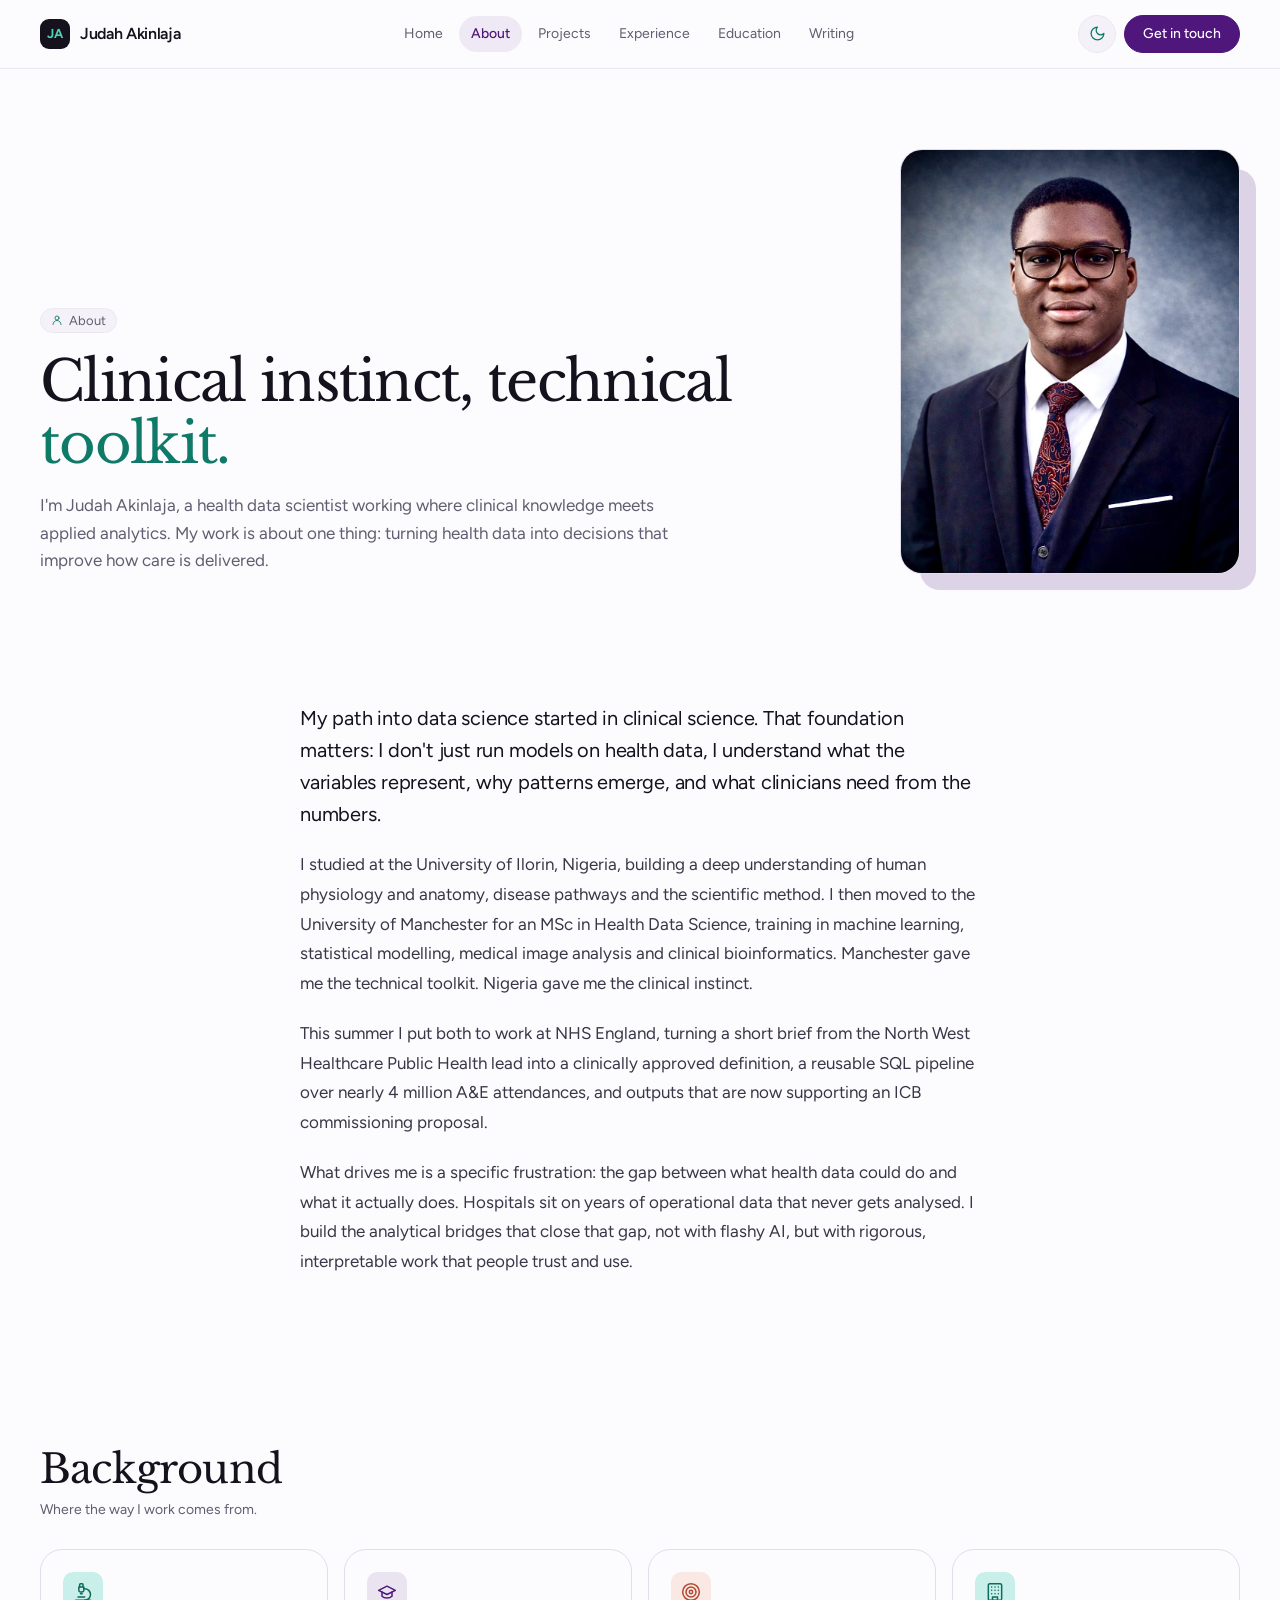
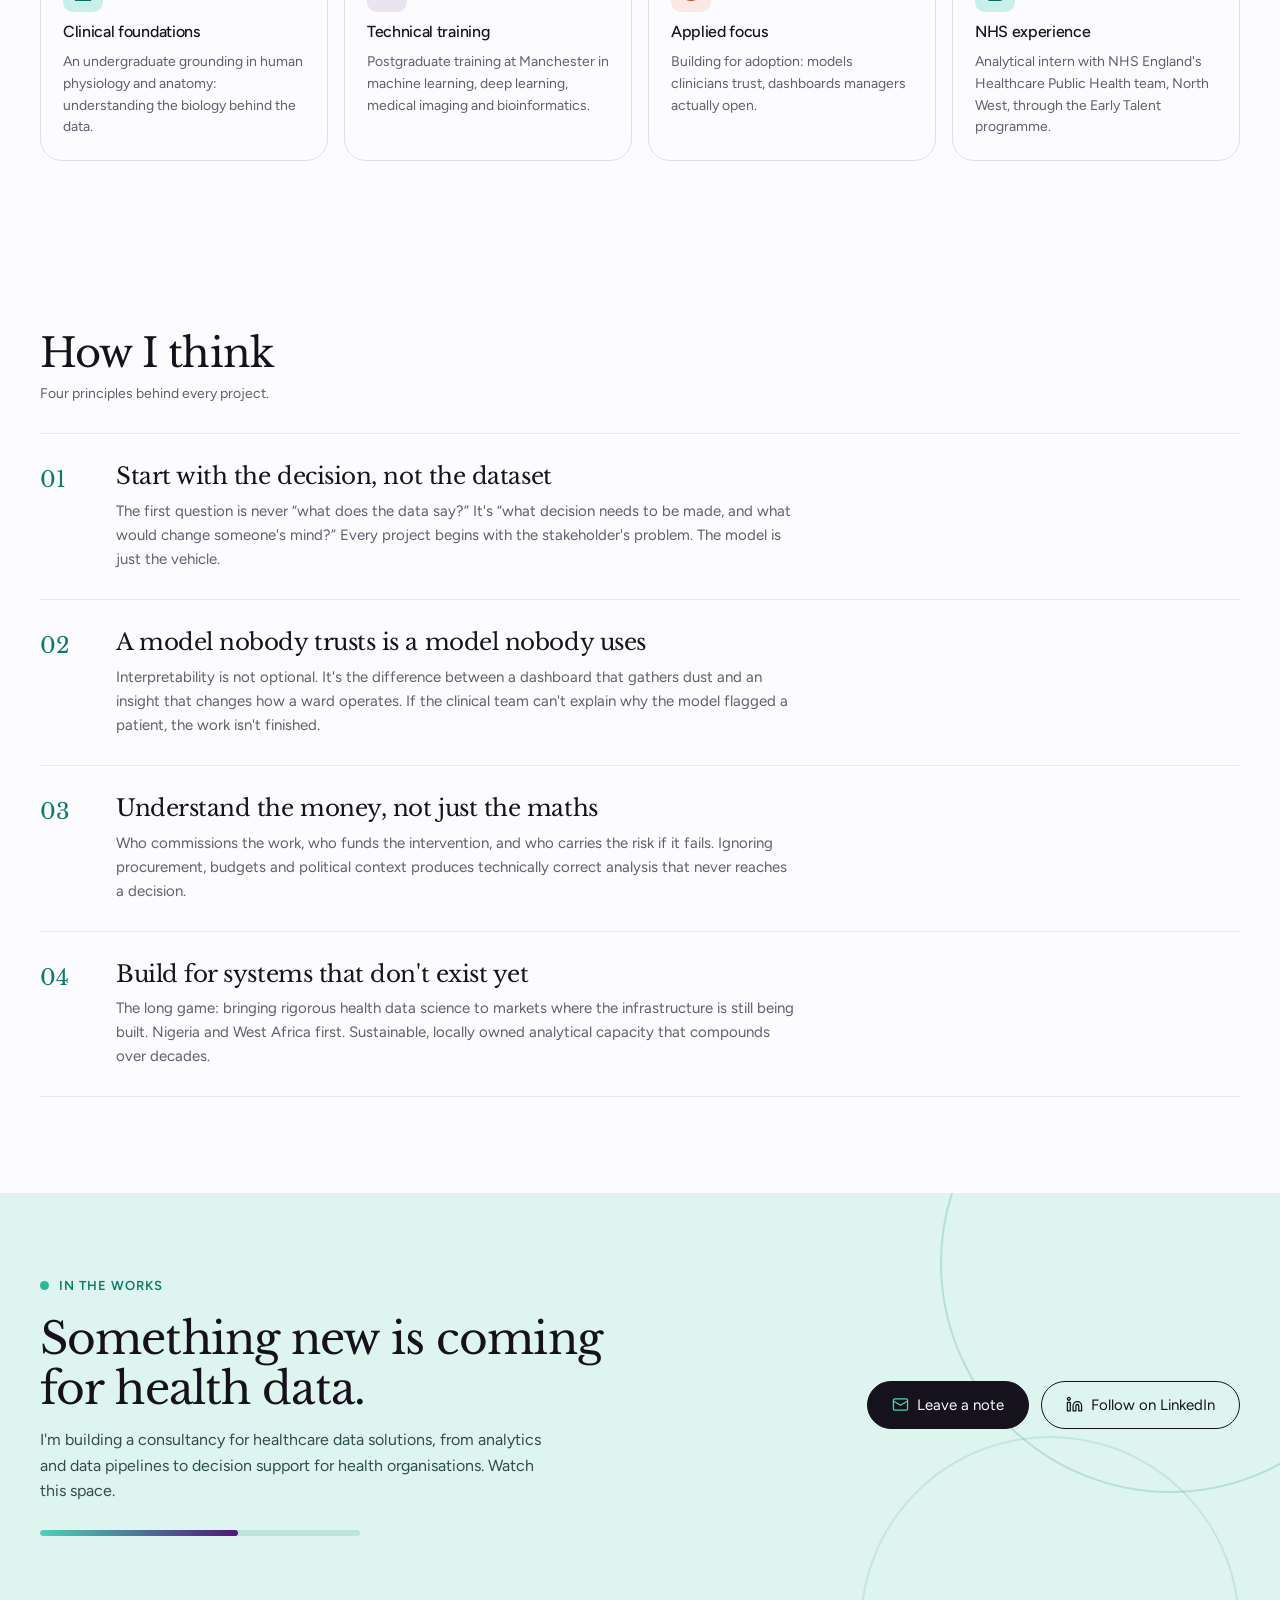
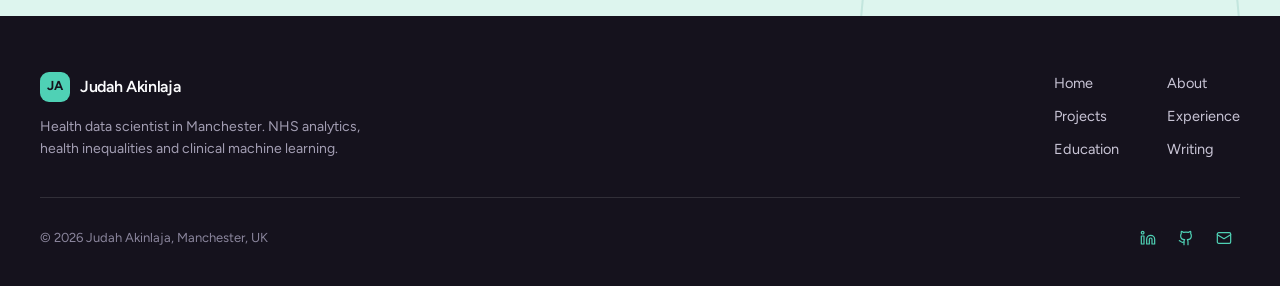
==== commit 5194e2d4: "Add Leave a note page Private contact form (Formspree) that sends notes to email. Get in touch butto" ====
--- a/about.html
+++ b/about.html
@@ -8,6 +8,17 @@
 <meta property="og:title" content="About | Judah Akinlaja">
 <meta property="og:description" content="Background and approach of health data scientist Judah Akinlaja.">
 <meta property="og:type" content="website">
+<meta property="og:url" content="https://judahakinlajar.co.uk/about.html">
+<meta property="og:site_name" content="Judah Akinlaja">
+<meta property="og:image" content="https://judahakinlajar.co.uk/assets/og/about.png">
+<meta property="og:image:width" content="1200">
+<meta property="og:image:height" content="630">
+<meta property="og:image:alt" content="About | Judah Akinlaja">
+<meta name="twitter:card" content="summary_large_image">
+<meta name="twitter:title" content="About | Judah Akinlaja">
+<meta name="twitter:description" content="Background and approach of health data scientist Judah Akinlaja.">
+<meta name="twitter:image" content="https://judahakinlajar.co.uk/assets/og/about.png">
+<link rel="canonical" href="https://judahakinlajar.co.uk/about.html">
 <meta name="theme-color" content="#F4F2F8">
 <script>(function(){var t;try{t=localStorage.getItem('theme')}catch(e){}if(!t){t=window.matchMedia&&matchMedia('(prefers-color-scheme: dark)').matches?'dark':'light'}document.documentElement.setAttribute('data-theme',t)})();</script>
 <link rel="preconnect" href="https://fonts.googleapis.com">
@@ -22,7 +33,7 @@
     <nav aria-label="Main"><ul class="nav-links"><li><a href="index.html">Home</a></li><li><a href="about.html" aria-current="page">About</a></li><li><a href="portfolio.html">Projects</a></li><li><a href="experience.html">Experience</a></li><li><a href="qualifications.html">Education</a></li><li><a href="publications.html">Writing</a></li></ul></nav>
     <div class="nav-actions">
       <button class="theme-toggle" type="button" data-theme-toggle aria-label="Switch light or dark mode"><svg class="icon icon-moon" viewBox="0 0 24 24" fill="none" stroke="currentColor" stroke-width="1.8" stroke-linecap="round" stroke-linejoin="round" aria-hidden="true"><path d="M12 3a6 6 0 0 0 9 9 9 9 0 1 1-9-9Z"/></svg><svg class="icon icon-sun" viewBox="0 0 24 24" fill="none" stroke="currentColor" stroke-width="1.8" stroke-linecap="round" stroke-linejoin="round" aria-hidden="true"><circle cx="12" cy="12" r="4"/><path d="M12 2v2M12 20v2M4.93 4.93l1.41 1.41M17.66 17.66l1.41 1.41M2 12h2M20 12h2M6.34 17.66l-1.41 1.41M19.07 4.93l-1.41 1.41"/></svg></button>
-      <a class="btn btn-dark" href="mailto:judahakinlajar@gmail.com">Get in touch</a>
+      <a class="btn btn-dark" href="contact.html">Get in touch</a>
       <button class="menu-btn" type="button" data-menu-open aria-label="Open menu"><svg class="icon" viewBox="0 0 24 24" fill="none" stroke="currentColor" stroke-width="1.8" stroke-linecap="round" stroke-linejoin="round" aria-hidden="true"><path d="M4 7h16M4 12h16M4 17h16"/></svg></button>
     </div>
   </div>
@@ -33,7 +44,7 @@
     <button class="menu-btn" style="display:grid" type="button" data-menu-close aria-label="Close menu"><svg class="icon" viewBox="0 0 24 24" fill="none" stroke="currentColor" stroke-width="1.8" stroke-linecap="round" stroke-linejoin="round" aria-hidden="true"><path d="M18 6 6 18M6 6l12 12"/></svg></button>
   </div>
   <nav aria-label="Mobile"><a href="index.html">Home</a><a href="about.html" aria-current="page">About</a><a href="portfolio.html">Projects</a><a href="experience.html">Experience</a><a href="qualifications.html">Education</a><a href="publications.html">Writing</a></nav>
-  <a class="btn btn-dark" href="mailto:judahakinlajar@gmail.com"><svg class="icon" viewBox="0 0 24 24" fill="none" stroke="currentColor" stroke-width="1.8" stroke-linecap="round" stroke-linejoin="round" aria-hidden="true"><rect x="2" y="4" width="20" height="16" rx="2"/><path d="m22 7-10 6L2 7"/></svg> Get in touch</a>
+  <a class="btn btn-dark" href="contact.html"><svg class="icon" viewBox="0 0 24 24" fill="none" stroke="currentColor" stroke-width="1.8" stroke-linecap="round" stroke-linejoin="round" aria-hidden="true"><rect x="2" y="4" width="20" height="16" rx="2"/><path d="m22 7-10 6L2 7"/></svg> Get in touch</a>
 </div>
 <main>
 <section class="container page-head">
@@ -79,7 +90,7 @@
       <div class="loader" aria-hidden="true"><span></span></div>
     </div>
     <div class="btns">
-      <a class="btn btn-lg btn-espresso" href="mailto:judahakinlajar@gmail.com"><svg class="icon" viewBox="0 0 24 24" fill="none" stroke="currentColor" stroke-width="1.8" stroke-linecap="round" stroke-linejoin="round" aria-hidden="true"><rect x="2" y="4" width="20" height="16" rx="2"/><path d="m22 7-10 6L2 7"/></svg> Get in touch</a>
+      <a class="btn btn-lg btn-espresso" href="contact.html"><svg class="icon" viewBox="0 0 24 24" fill="none" stroke="currentColor" stroke-width="1.8" stroke-linecap="round" stroke-linejoin="round" aria-hidden="true"><rect x="2" y="4" width="20" height="16" rx="2"/><path d="m22 7-10 6L2 7"/></svg> Leave a note</a>
       <a class="btn btn-lg btn-line" href="https://www.linkedin.com/in/judah-akinlaja-a10385194" target="_blank" rel="noopener"><svg class="icon" viewBox="0 0 24 24" fill="none" stroke="currentColor" stroke-width="1.8" stroke-linecap="round" stroke-linejoin="round" aria-hidden="true"><path d="M16 8a6 6 0 0 1 6 6v7h-4v-7a2 2 0 0 0-2-2 2 2 0 0 0-2 2v7h-4v-7a6 6 0 0 1 6-6z"/><rect width="4" height="12" x="2" y="9"/><circle cx="4" cy="4" r="2"/></svg> Follow on LinkedIn</a>
     </div>
   </div>
--- a/assets/css/site.css
+++ b/assets/css/site.css
@@ -1073,3 +1073,31 @@
 
 /* hero photo backing: gold panel with mint border */
 .hero-visual .frame { background: linear-gradient(150deg, #F3D58A 0%, #D9A93F 55%, #A9742A 100%); border: 2px solid #4FD1B5; box-shadow: 0 18px 40px rgba(10, 4, 20, .35); }
+
+/* ---------- contact / leave a note ---------- */
+.note-wrap{display:grid;grid-template-columns:minmax(0,1.6fr) minmax(0,1fr);gap:56px;align-items:start}
+.note-form{display:flex;flex-direction:column;gap:20px}
+.note-row{display:grid;grid-template-columns:1fr 1fr;gap:20px}
+.note-form label{display:flex;flex-direction:column;gap:8px;font-size:14px;font-weight:600;color:var(--ink,#15121D)}
+.note-form .opt{font-weight:400;color:#7A7487}
+.note-form input,.note-form select,.note-form textarea{font:inherit;font-weight:400;font-size:15px;padding:13px 14px;border-radius:12px;border:1px solid #DCD6E6;background:#FFFFFF;color:#15121D;outline:none;transition:border-color .15s,box-shadow .15s}
+.note-form textarea{resize:vertical;min-height:150px}
+.note-form input:focus,.note-form select:focus,.note-form textarea:focus{border-color:#4F167B;box-shadow:0 0 0 3px rgba(79,22,123,.15)}
+.note-form .hp{position:absolute;left:-9999px;width:1px;height:1px;opacity:0}
+.note-form button{align-self:flex-start}
+.note-form button:disabled{opacity:.6;cursor:wait}
+.note-privacy{font-size:13px;color:#7A7487;margin:0}
+.note-status{font-size:14px;margin:0;min-height:20px}
+.note-status.ok{color:#0F7A68;font-weight:600}
+.note-status.err{color:#B42318;font-weight:600}
+.note-side{background:#DDF5EE;border-radius:20px;padding:28px;display:flex;flex-direction:column;gap:14px}
+.note-side h3{font-family:'Libre Baskerville',Georgia,serif;font-weight:400;font-size:20px;margin:0 0 4px}
+.note-side a{display:flex;align-items:center;gap:10px;color:#15121D;text-decoration:none;font-size:15px;word-break:break-all}
+.note-side a:hover{color:#4F167B}
+[data-theme="dark"] .note-form label{color:#EDEAF3}
+[data-theme="dark"] .note-form input,[data-theme="dark"] .note-form select,[data-theme="dark"] .note-form textarea{background:#1C1926;border-color:#34303F;color:#EDEAF3}
+[data-theme="dark"] .note-side{background:#12302B}
+[data-theme="dark"] .note-side a{color:#EDEAF3}
+[data-theme="dark"] .note-status.ok{color:#4FD1B5}
+@media (max-width:820px){.note-wrap{grid-template-columns:1fr;gap:32px}.note-row{grid-template-columns:1fr}}
+.note-form input:not(.hp),.note-form select{height:52px;box-sizing:border-box}
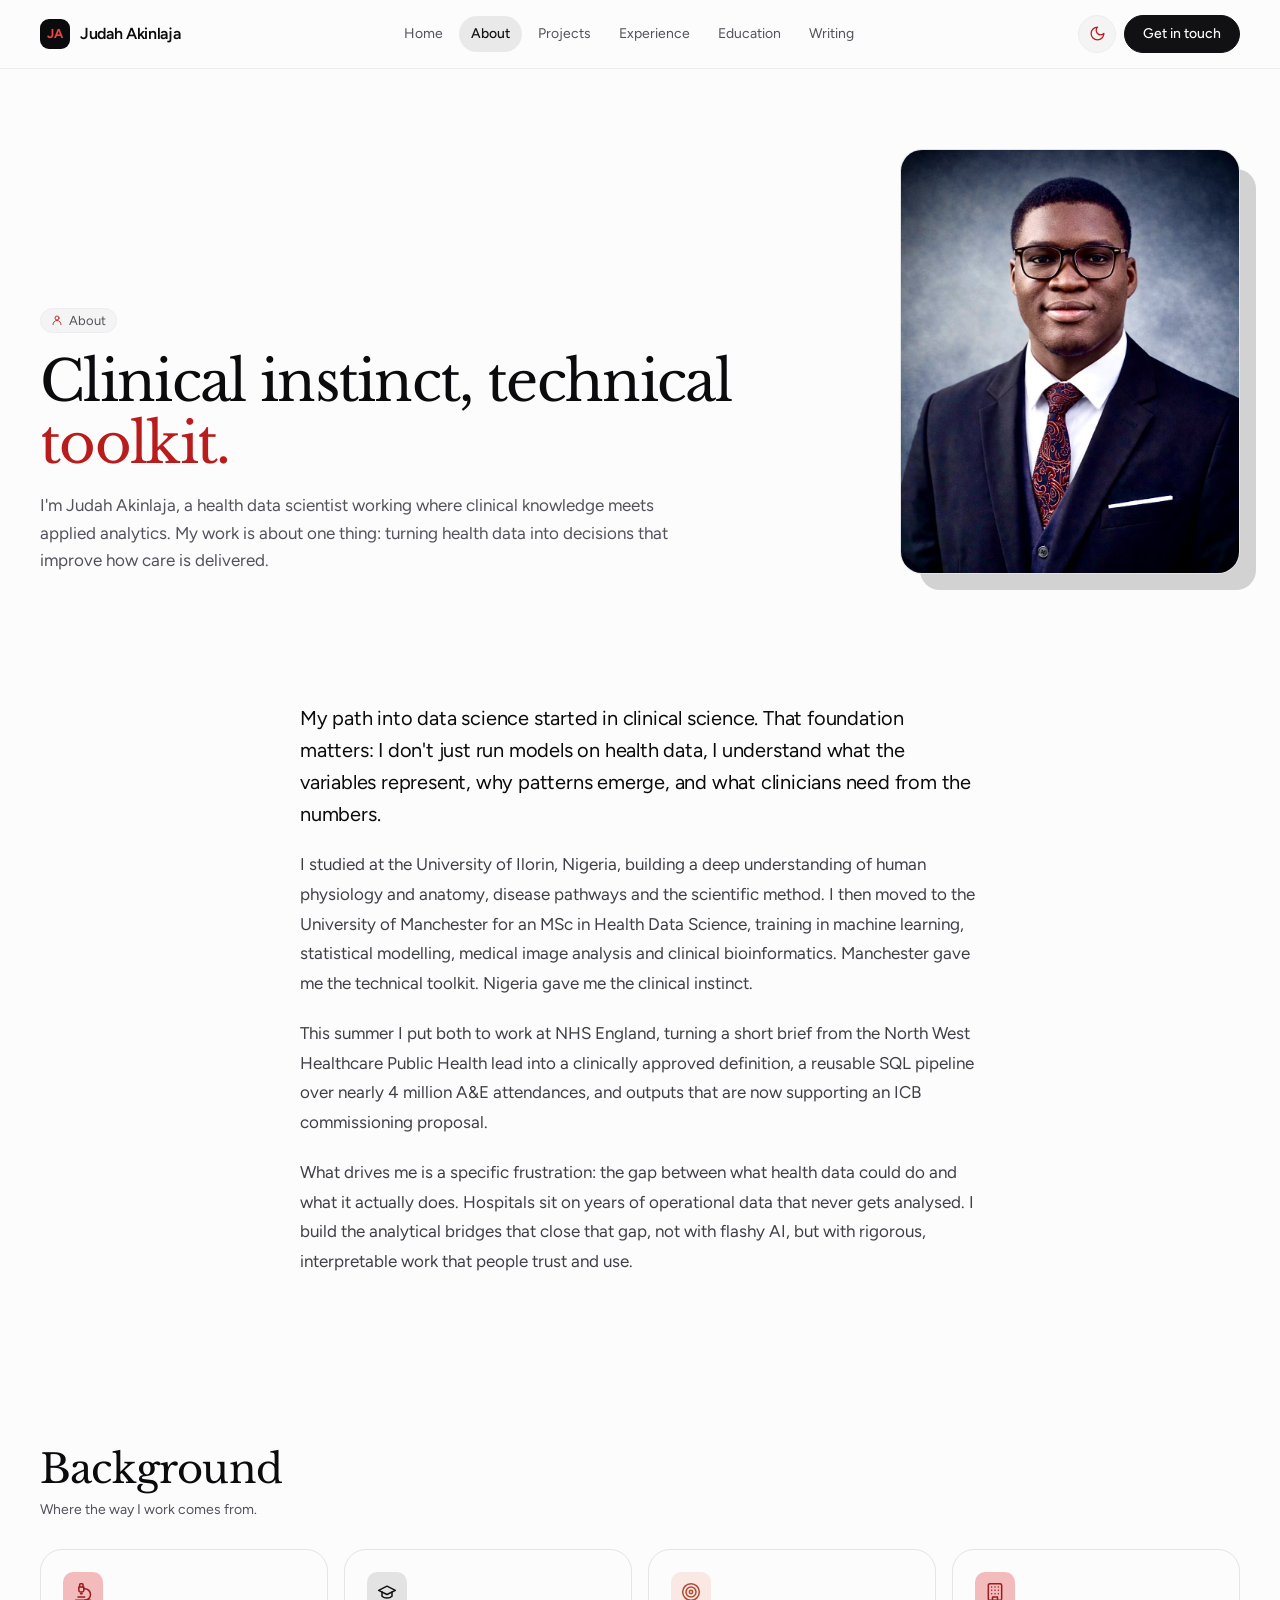
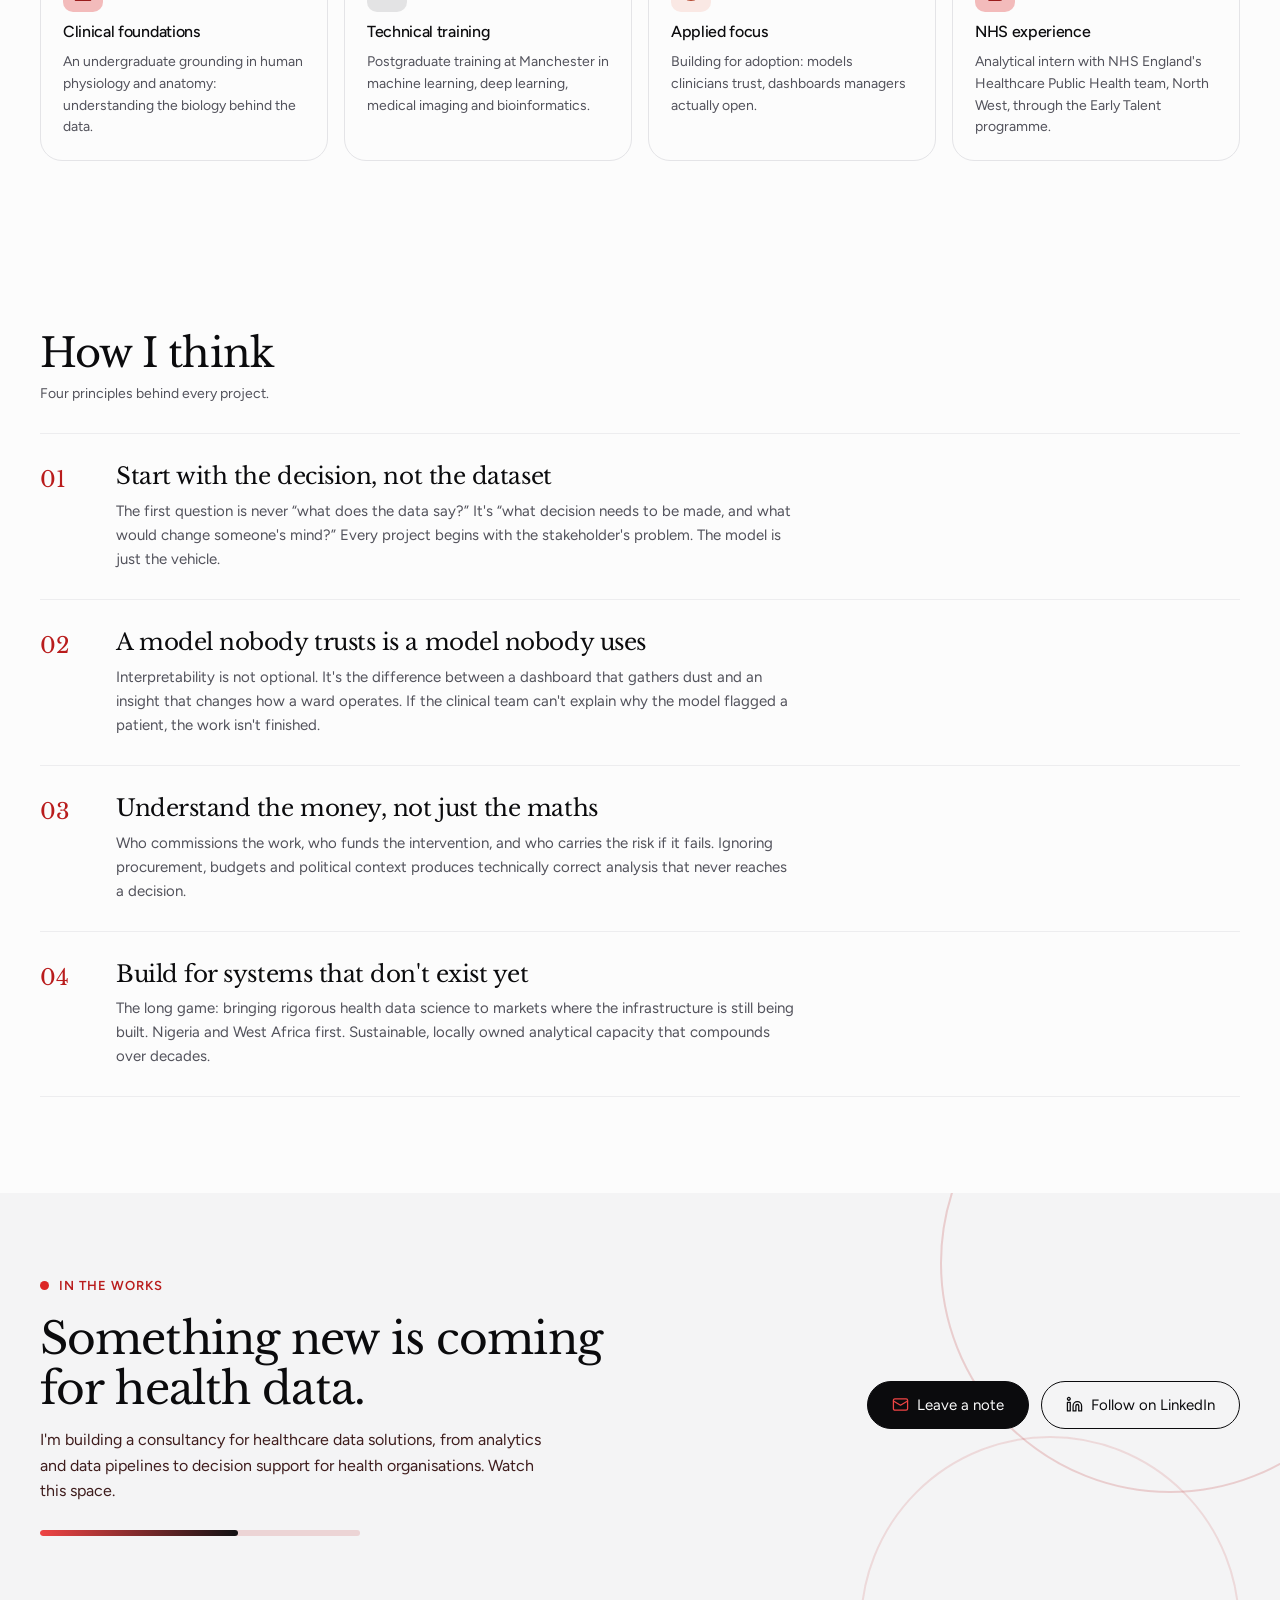
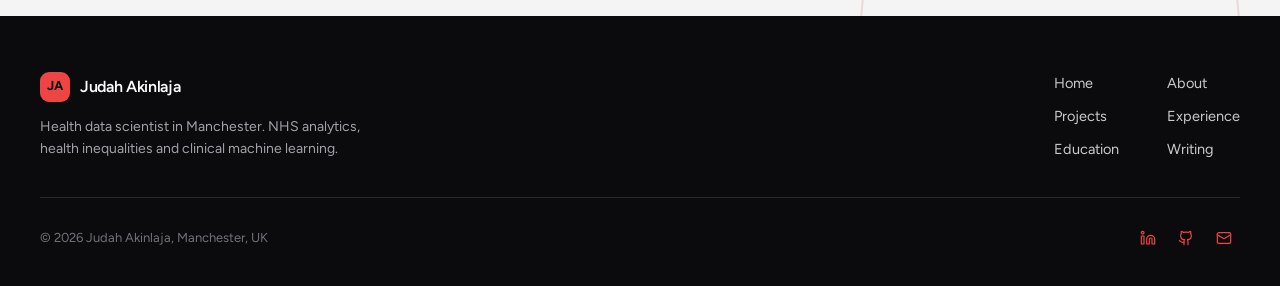
==== commit ef560465: "Retheme the whole site in red, white and black Replaces purple and mint across all pages and dark mo" ====
--- a/about.html
+++ b/about.html
@@ -19,7 +19,7 @@
 <meta name="twitter:description" content="Background and approach of health data scientist Judah Akinlaja.">
 <meta name="twitter:image" content="https://judahakinlajar.co.uk/assets/og/about.png">
 <link rel="canonical" href="https://judahakinlajar.co.uk/about.html">
-<meta name="theme-color" content="#F4F2F8">
+<meta name="theme-color" content="#FCFCFC">
 <script>(function(){var t;try{t=localStorage.getItem('theme')}catch(e){}if(!t){t=window.matchMedia&&matchMedia('(prefers-color-scheme: dark)').matches?'dark':'light'}document.documentElement.setAttribute('data-theme',t)})();</script>
 <link rel="preconnect" href="https://fonts.googleapis.com">
 <link rel="preconnect" href="https://fonts.gstatic.com" crossorigin>
--- a/assets/css/site.css
+++ b/assets/css/site.css
@@ -8,68 +8,68 @@
   --serif: 'Libre Baskerville', Georgia, 'Times New Roman', serif;
 
   /* artfolio palette */
-  --espresso: #15121D;
-  --ivory: #FCFCFE;
-  --cream: #F4F2F8;
-  --gold: #4FD1B5;
-  --gold-mid: #2DB89C;
-  --gold-deep: #0F7A68;
-  --plum: #4F167B;
-  --plum-deep: #2E0C4A;
-  --lilac: #CFC6D0;
+  --espresso: #0B0B0D;
+  --ivory: #FCFCFC;
+  --cream: #F4F4F5;
+  --gold: #EF4444;
+  --gold-mid: #DC2626;
+  --gold-deep: #B91C1C;
+  --plum: #111113;
+  --plum-deep: #0E0E10;
+  --lilac: #D4D4D8;
   --olive: #E8735A;
 
-  --bg: #FCFCFE;
-  --bg-bento: #F4F2F8;
-  --surface: #FCFCFE;
-  --surface-2: #F4F2F8;
-  --surface-3: #EAE6F1;
+  --bg: #FCFCFC;
+  --bg-bento: #F4F4F5;
+  --surface: #FCFCFC;
+  --surface-2: #F4F4F5;
+  --surface-3: #EDEDEF;
   --white: #FFFFFF;
-  --border: #E2DDEA;
-  --hair: #ECE8F2;
-
-  --ink: #15121D;
-  --body: #3A3647;
-  --muted: #625D70;
-  --faint: #9A95A6;
-  --accent: #0F7A68;
-  --accent-soft: rgba(79, 209, 181, .28);
-
-  --inverse: #15121D;
-  --inverse-ink: #FCFCFE;
-  --inverse-muted: #B3AEC2;
-  --inverse-pill: #2A2735;
+  --border: #E4E4E7;
+  --hair: #EDEDEF;
+
+  --ink: #0B0B0D;
+  --body: #3F3F46;
+  --muted: #52525B;
+  --faint: #71717A;
+  --accent: #B91C1C;
+  --accent-soft: rgba(220, 38, 38, .28);
+
+  --inverse: #0B0B0D;
+  --inverse-ink: #FCFCFC;
+  --inverse-muted: #A1A1AA;
+  --inverse-pill: #27272A;
 
   --radius-card: 22px;
   --radius-btn: 10px;
   --radius-pill: 999px;
   --gap: 12px;
-  --shadow: 0 1px 2px rgba(21, 18, 29, .04), 0 8px 24px rgba(21, 18, 29, .05);
+  --shadow: 0 1px 2px rgba(11, 11, 13, .04), 0 8px 24px rgba(11, 11, 13, .05);
 
   color-scheme: light;
 }
 
 [data-theme="dark"] {
-  --bg: #15121D;
-  --bg-bento: #0D0C12;
-  --surface: #1A1824;
-  --surface-2: #23202F;
-  --surface-3: #2D2A3A;
-  --white: #1A1824;
-  --border: #353145;
-  --hair: #2D2A3A;
-
-  --ink: #FCFCFE;
-  --body: #E2DFEA;
-  --muted: #A6A1B5;
-  --faint: #77728A;
-  --accent: #4FD1B5;
-  --accent-soft: rgba(79, 209, 181, .16);
-
-  --inverse: #0B0A10;
-  --inverse-ink: #FCFCFE;
-  --inverse-muted: #A6A1B5;
-  --inverse-pill: #23202F;
+  --bg: #0B0B0D;
+  --bg-bento: #0C0C0E;
+  --surface: #18181B;
+  --surface-2: #232326;
+  --surface-3: #2A2A2E;
+  --white: #18181B;
+  --border: #3F3F46;
+  --hair: #2A2A2E;
+
+  --ink: #FCFCFC;
+  --body: #E4E4E7;
+  --muted: #A1A1AA;
+  --faint: #71717A;
+  --accent: #EF4444;
+  --accent-soft: rgba(220, 38, 38, .16);
+
+  --inverse: #0A0A0B;
+  --inverse-ink: #FCFCFC;
+  --inverse-muted: #A1A1AA;
+  --inverse-pill: #232326;
 
   --shadow: none;
   color-scheme: dark;
@@ -263,14 +263,14 @@
 }
 
 /* Generated covers (no stock photos: data motifs) */
-.cover { --c1: #1F1B2E; --c2: #15121D; color: rgba(79, 209, 181, .7); background: linear-gradient(140deg, var(--c1), var(--c2)); }
+.cover { --c1: #1F1F23; --c2: #0B0B0D; color: rgba(220, 38, 38, .7); background: linear-gradient(140deg, var(--c1), var(--c2)); }
 .cover svg { position: absolute; inset: 0; width: 100%; height: 100%; }
-.cover.v1 { --c1: #2B2540; --c2: #15121D; color: rgba(79, 209, 181, .72); }
-.cover.v2 { --c1: #FCFCFE; --c2: #E6E1EE; color: rgba(79, 22, 123, .42); }
-.cover.v3 { --c1: #5B1E8C; --c2: #2E0C4A; color: rgba(79, 209, 181, .6); }
-.cover.v4 { --c1: #E7DFE8; --c2: #CFC6D0; color: rgba(79, 22, 123, .5); }
+.cover.v1 { --c1: #27272A; --c2: #0B0B0D; color: rgba(220, 38, 38, .72); }
+.cover.v2 { --c1: #FCFCFC; --c2: #E7E7EA; color: rgba(17, 17, 19, .42); }
+.cover.v3 { --c1: #1A1A1D; --c2: #0E0E10; color: rgba(220, 38, 38, .6); }
+.cover.v4 { --c1: #E7E7EA; --c2: #D4D4D8; color: rgba(17, 17, 19, .5); }
 .cover.v5 { --c1: #F09A80; --c2: #C9553B; color: rgba(255, 253, 248, .55); }
-.cover.v6 { --c1: #4FD1B5; --c2: #2DB89C; color: rgba(21, 18, 29, .42); }
+.cover.v6 { --c1: #EF4444; --c2: #DC2626; color: rgba(11, 11, 13, .42); }
 
 /* Marquee (stack + organisations) */
 .marquee { position: relative; overflow: hidden; margin-inline: -24px; }
@@ -678,9 +678,9 @@
 .eyebrow::before { content: ""; width: 28px; height: 1px; background: currentColor; }
 
 /* Primary buttons become gold (artfolio CTA) */
-.btn-dark { background: var(--gold); border-color: var(--gold); color: #15121D; font-weight: 500; }
+.btn-dark { background: var(--gold); border-color: var(--gold); color: #0B0B0D; font-weight: 500; }
 .btn-dark:hover { background: var(--gold-mid); border-color: var(--gold-mid); opacity: 1; }
-.btn-dark .icon { color: #15121D; }
+.btn-dark .icon { color: #0B0B0D; }
 .btn-outline { border-color: var(--border); }
 .btn-outline:hover { border-color: var(--gold-mid); background: var(--accent-soft); }
 .btn:hover { border-color: var(--gold-mid); }
@@ -696,11 +696,11 @@
 .label .icon { color: var(--accent); }
 .label .dot { background: var(--olive); box-shadow: 0 0 0 3px rgba(232, 115, 90, .22); }
 .pill { background: var(--surface-2); }
-.pill-gold { background: rgba(79, 209, 181, .3); border-color: rgba(181, 119, 0, .25); color: #0F6B5B; }
-.pill-plum { background: rgba(79, 22, 123, .1); border-color: rgba(79, 22, 123, .22); color: #4F167B; }
+.pill-gold { background: rgba(220, 38, 38, .3); border-color: rgba(181, 119, 0, .25); color: #991B1B; }
+.pill-plum { background: rgba(17, 17, 19, .1); border-color: rgba(17, 17, 19, .22); color: #111113; }
 .pill-olive { background: rgba(232, 115, 90, .14); border-color: rgba(232, 115, 90, .3); color: #B4472F; }
-[data-theme="dark"] .pill-gold { background: rgba(79, 209, 181, .16); color: #4FD1B5; border-color: rgba(79, 209, 181, .3); }
-[data-theme="dark"] .pill-plum { background: rgba(187, 140, 230, .14); color: #D6B8F2; border-color: rgba(187, 140, 230, .3); }
+[data-theme="dark"] .pill-gold { background: rgba(220, 38, 38, .16); color: #EF4444; border-color: rgba(220, 38, 38, .3); }
+[data-theme="dark"] .pill-plum { background: rgba(187, 140, 230, .14); color: #FCA5A5; border-color: rgba(187, 140, 230, .3); }
 [data-theme="dark"] .pill-olive { background: rgba(240, 150, 125, .14); color: #F4A893; border-color: rgba(240, 150, 125, .3); }
 
 /* Bento cards */
@@ -708,91 +708,91 @@
 .tag .icon { color: var(--accent); }
 .focus-num { color: var(--accent); font-weight: 500; }
 .focus-item:hover, .note:hover, .exp-item:hover { background: var(--accent-soft); }
-.chip:nth-child(3n+1) .chip-icon { background: rgba(79, 209, 181, .32); color: #0F6B5B; }
-.chip:nth-child(3n+2) .chip-icon { background: rgba(79, 22, 123, .12); color: #4F167B; }
+.chip:nth-child(3n+1) .chip-icon { background: rgba(220, 38, 38, .32); color: #991B1B; }
+.chip:nth-child(3n+2) .chip-icon { background: rgba(17, 17, 19, .12); color: #111113; }
 .chip:nth-child(3n+3) .chip-icon { background: rgba(232, 115, 90, .16); color: #B4472F; }
-[data-theme="dark"] .chip:nth-child(3n+1) .chip-icon { color: #4FD1B5; background: rgba(79, 209, 181, .14); }
-[data-theme="dark"] .chip:nth-child(3n+2) .chip-icon { color: #D6B8F2; background: rgba(187, 140, 230, .14); }
+[data-theme="dark"] .chip:nth-child(3n+1) .chip-icon { color: #EF4444; background: rgba(220, 38, 38, .14); }
+[data-theme="dark"] .chip:nth-child(3n+2) .chip-icon { color: #FCA5A5; background: rgba(187, 140, 230, .14); }
 [data-theme="dark"] .chip:nth-child(3n+3) .chip-icon { color: #F4A893; background: rgba(240, 150, 125, .14); }
-.exp-item:nth-child(3n+1) .chip-icon { background: rgba(79, 209, 181, .32); color: #0F6B5B; }
-.exp-item:nth-child(3n+2) .chip-icon { background: rgba(79, 22, 123, .12); color: #4F167B; }
+.exp-item:nth-child(3n+1) .chip-icon { background: rgba(220, 38, 38, .32); color: #991B1B; }
+.exp-item:nth-child(3n+2) .chip-icon { background: rgba(17, 17, 19, .12); color: #111113; }
 .exp-item:nth-child(3n+3) .chip-icon { background: rgba(232, 115, 90, .16); color: #B4472F; }
-[data-theme="dark"] .exp-item .chip-icon { background: rgba(79, 209, 181, .14); color: #4FD1B5; }
-.stat:nth-child(1) { background: rgba(79, 209, 181, .22); }
-.stat:nth-child(2) { background: rgba(79, 22, 123, .08); }
+[data-theme="dark"] .exp-item .chip-icon { background: rgba(220, 38, 38, .14); color: #EF4444; }
+.stat:nth-child(1) { background: rgba(220, 38, 38, .22); }
+.stat:nth-child(2) { background: rgba(17, 17, 19, .08); }
 .stat:nth-child(3) { background: rgba(232, 115, 90, .12); }
 .stat-figure { font-family: var(--serif); font-weight: 600; font-size: 54px;
   background: linear-gradient(180deg, var(--ink) 0%, var(--ink) 45%, var(--accent) 100%);
   -webkit-background-clip: text; background-clip: text; }
 .stat-figure sup { -webkit-text-fill-color: var(--accent); color: var(--accent); }
-[data-theme="dark"] .stat:nth-child(1) { background: rgba(79, 209, 181, .1); }
+[data-theme="dark"] .stat:nth-child(1) { background: rgba(220, 38, 38, .1); }
 [data-theme="dark"] .stat:nth-child(2) { background: rgba(187, 140, 230, .1); }
 [data-theme="dark"] .stat:nth-child(3) { background: rgba(240, 150, 125, .1); }
 
 /* Contact card: plum with gold CTA */
-.contact-card { background: linear-gradient(150deg, #5B1E8C 0%, #2E0C4A 100%); border-color: transparent; color: #FCFCFE; }
-.contact-card .card-title { color: #FCFCFE; }
-.contact-card .card-text { color: #D9CDE4; }
-.contact-card .label { background: rgba(255, 253, 248, .1); color: #E7DDF0; }
+.contact-card { background: linear-gradient(150deg, #1A1A1D 0%, #0E0E10 100%); border-color: transparent; color: #FCFCFC; }
+.contact-card .card-title { color: #FCFCFC; }
+.contact-card .card-text { color: #DADADF; }
+.contact-card .label { background: rgba(255, 253, 248, .1); color: #E7E7EA; }
 .contact-card .label .icon { color: var(--gold); }
-.contact-card .btn { border-color: rgba(255, 253, 248, .28); color: #FCFCFE; }
+.contact-card .btn { border-color: rgba(255, 253, 248, .28); color: #FCFCFC; }
 .contact-card .btn .icon { color: var(--gold); }
 .contact-card .btn:hover { background: rgba(255, 253, 248, .08); border-color: var(--gold); }
-.contact-card .btn-light { background: var(--gold); border-color: var(--gold); color: #15121D; }
-.contact-card .btn-light .icon { color: #15121D; }
+.contact-card .btn-light { background: var(--gold); border-color: var(--gold); color: #0B0B0D; }
+.contact-card .btn-light .icon { color: #0B0B0D; }
 .contact-card .btn-light:hover { background: var(--gold-mid); }
 
 /* Tiles + project covers */
 .tile-name, .project-cover .pill { background: rgba(255, 253, 248, .78); }
 
 /* Inner page pieces */
-.ticks li::before { background: rgba(79, 209, 181, .35) url("data:image/svg+xml,%3Csvg xmlns='http://www.w3.org/2000/svg' viewBox='0 0 24 24' fill='none' stroke='%230F6B5B' stroke-width='3' stroke-linecap='round' stroke-linejoin='round'%3E%3Cpath d='M20 6 9 17l-5-5'/%3E%3C/svg%3E") center / 10px no-repeat; }
+.ticks li::before { background: rgba(220, 38, 38, .35) url("data:image/svg+xml,%3Csvg xmlns='http://www.w3.org/2000/svg' viewBox='0 0 24 24' fill='none' stroke='%230F6B5B' stroke-width='3' stroke-linecap='round' stroke-linejoin='round'%3E%3Cpath d='M20 6 9 17l-5-5'/%3E%3C/svg%3E") center / 10px no-repeat; }
 .role-dates { color: var(--accent); font-weight: 500; }
-.pillar-icon { background: rgba(79, 209, 181, .3); color: #0F6B5B; }
-.pillar:nth-child(2) .pillar-icon { background: rgba(79, 22, 123, .1); color: #4F167B; }
+.pillar-icon { background: rgba(220, 38, 38, .3); color: #991B1B; }
+.pillar:nth-child(2) .pillar-icon { background: rgba(17, 17, 19, .1); color: #111113; }
 .pillar:nth-child(3) .pillar-icon { background: rgba(232, 115, 90, .15); color: #B4472F; }
-[data-theme="dark"] .pillar-icon { background: rgba(79, 209, 181, .14) !important; color: #4FD1B5 !important; }
+[data-theme="dark"] .pillar-icon { background: rgba(220, 38, 38, .14) !important; color: #EF4444 !important; }
 .principle-num { color: var(--accent); font-family: var(--serif); font-size: 22px; font-weight: 600; padding-top: 0; }
-.fact:nth-child(1) { background: rgba(79, 209, 181, .22); }
-.fact:nth-child(2) { background: rgba(79, 22, 123, .08); }
+.fact:nth-child(1) { background: rgba(220, 38, 38, .22); }
+.fact:nth-child(2) { background: rgba(17, 17, 19, .08); }
 .fact:nth-child(3) { background: rgba(232, 115, 90, .12); }
 .fact strong { font-family: var(--serif); font-size: 28px; font-weight: 600; }
 .feature { background: var(--surface); }
 .card-link { color: var(--accent); }
 .card-link:hover { color: var(--ink); }
 .project-stack span { background: var(--surface-2); }
-.portrait { border-color: var(--border); box-shadow: 18px 18px 0 -2px rgba(79, 209, 181, .45); }
+.portrait { border-color: var(--border); box-shadow: 18px 18px 0 -2px rgba(220, 38, 38, .45); }
 
 /* Dark editorial band (espresso + gold) */
-.dark-band { background: radial-gradient(ellipse at 85% 0%, rgba(79, 22, 123, .45), transparent 55%), #15121D; }
-[data-theme="dark"] .dark-band { background: radial-gradient(ellipse at 85% 0%, rgba(79, 22, 123, .4), transparent 55%), #0B0A10; border-bottom-color: #23202F; }
+.dark-band { background: radial-gradient(ellipse at 85% 0%, rgba(17, 17, 19, .45), transparent 55%), #0B0B0D; }
+[data-theme="dark"] .dark-band { background: radial-gradient(ellipse at 85% 0%, rgba(17, 17, 19, .4), transparent 55%), #0A0A0B; border-bottom-color: #232326; }
 .filter { background: rgba(255, 253, 248, .06); }
-.filter button { background: transparent; color: #D2CEDD; }
-.filter button[aria-pressed="true"] { background: var(--gold); color: #15121D; }
-.writing-hero-head p { color: #B3AEC2; }
+.filter button { background: transparent; color: #D4D4D8; }
+.filter button[aria-pressed="true"] { background: var(--gold); color: #0B0B0D; }
+.writing-hero-head p { color: #A1A1AA; }
 .side-item { border-bottom-color: rgba(255, 253, 248, .14); }
-.dark-band .meta { color: #B3AEC2; }
-.hero-post::after { background: linear-gradient(180deg, rgba(21, 18, 29, 0) 25%, rgba(21, 18, 29, .85) 100%); }
-.badge { background: var(--gold); color: #15121D; }
+.dark-band .meta { color: #A1A1AA; }
+.hero-post::after { background: linear-gradient(180deg, rgba(11, 11, 13, 0) 25%, rgba(11, 11, 13, .85) 100%); }
+.badge { background: var(--gold); color: #0B0B0D; }
 
 /* CTA band */
-.cta-band-body { background: #15121D; }
-.btn-white { background: var(--gold); border-color: var(--gold); color: #15121D; }
+.cta-band-body { background: #0B0B0D; }
+.btn-white { background: var(--gold); border-color: var(--gold); color: #0B0B0D; }
 .btn-white:hover { background: var(--gold-mid); }
 .btn-ghost-dark .icon { color: var(--gold); }
 
 /* Article */
 .article-body .pull-quote, .article-body blockquote {
-  background: var(--espresso); color: #FCFCFE; font-family: var(--serif); font-size: 26px; font-weight: 500;
+  background: var(--espresso); color: #FCFCFC; font-family: var(--serif); font-size: 26px; font-weight: 500;
   line-height: 1.35; letter-spacing: 0; position: relative; padding-top: 64px; border-radius: 4px;
 }
 .article-body .pull-quote::before, .article-body blockquote::before {
   content: "\201C"; position: absolute; top: 4px; left: 50%; transform: translateX(-50%);
   font-size: 84px; line-height: 1; color: var(--gold);
 }
-[data-theme="dark"] .article-body .pull-quote, [data-theme="dark"] .article-body blockquote { background: #0B0A10; border: 1px solid var(--border); }
-.article-body .stat-item:nth-child(1) { background: rgba(79, 209, 181, .2); border-color: transparent; }
-.article-body .stat-item:nth-child(2) { background: rgba(79, 22, 123, .08); border-color: transparent; }
+[data-theme="dark"] .article-body .pull-quote, [data-theme="dark"] .article-body blockquote { background: #0A0A0B; border: 1px solid var(--border); }
+.article-body .stat-item:nth-child(1) { background: rgba(220, 38, 38, .2); border-color: transparent; }
+.article-body .stat-item:nth-child(2) { background: rgba(17, 17, 19, .08); border-color: transparent; }
 .article-body .stat-item:nth-child(3) { background: rgba(232, 115, 90, .12); border-color: transparent; }
 .article-body .stat-num { font-family: var(--serif); font-size: 36px; font-weight: 600; }
 .article-body .player-block { border-left: 3px solid var(--gold-mid); border-radius: 4px 14px 14px 4px; }
@@ -803,12 +803,12 @@
 .back-link:hover { color: var(--accent); }
 
 /* Footer */
-.footer-cta { background: var(--espresso); border-color: var(--espresso); color: #FCFCFE; border-radius: var(--radius-card); position: relative; overflow: hidden; }
-.footer-cta::before { content: ""; position: absolute; right: -80px; top: -120px; width: 360px; height: 360px; border-radius: 50%; background: radial-gradient(circle, rgba(79, 22, 123, .55), transparent 70%); pointer-events: none; }
-.footer-cta h2 { color: #FCFCFE; position: relative; }
+.footer-cta { background: var(--espresso); border-color: var(--espresso); color: #FCFCFC; border-radius: var(--radius-card); position: relative; overflow: hidden; }
+.footer-cta::before { content: ""; position: absolute; right: -80px; top: -120px; width: 360px; height: 360px; border-radius: 50%; background: radial-gradient(circle, rgba(17, 17, 19, .55), transparent 70%); pointer-events: none; }
+.footer-cta h2 { color: #FCFCFC; position: relative; }
 .footer-cta-form { background: rgba(255, 253, 248, .06); border-color: rgba(255, 253, 248, .16); position: relative; }
-.footer-cta-form > span:first-child { color: #E2DFEA; }
-[data-theme="dark"] .footer-cta { background: #0B0A10; border-color: var(--border); }
+.footer-cta-form > span:first-child { color: #E4E4E7; }
+[data-theme="dark"] .footer-cta { background: #0A0A0B; border-color: var(--border); }
 .socials a { color: var(--accent); }
 .socials a:hover { background: var(--accent-soft); }
 
@@ -825,7 +825,7 @@
 body.simple { background: var(--bg); }
 .sec { padding: 96px 0; }
 .sec-tint { background: var(--cream); }
-[data-theme="dark"] .sec-tint { background: #17151F; }
+[data-theme="dark"] .sec-tint { background: #18181B; }
 .sec-head { display: flex; align-items: flex-end; justify-content: space-between; gap: 24px; margin-bottom: 44px; }
 .sec-head h2, .sec h2.big { font-family: var(--serif); font-weight: 600; font-size: clamp(34px, 4vw, 46px); line-height: 1.08; letter-spacing: -0.01em; font-variant-numeric: lining-nums; }
 .sec-head p { color: var(--muted); margin-top: 10px; font-size: 16px; }
@@ -837,36 +837,36 @@
 /* Hero block */
 .hero-wrap { padding-top: 16px; }
 .hero-block {
-  position: relative; overflow: hidden; border-radius: 36px; color: #FCFCFE;
-  background: radial-gradient(ellipse at 100% 0%, rgba(79, 209, 181, .18), transparent 45%), linear-gradient(145deg, #5B1E8C 0%, #3A1062 55%, #2A0B47 100%);
+  position: relative; overflow: hidden; border-radius: 36px; color: #FCFCFC;
+  background: radial-gradient(ellipse at 100% 0%, rgba(220, 38, 38, .18), transparent 45%), linear-gradient(145deg, #1A1A1D 0%, #0E0E10 55%, #0A0A0B 100%);
   display: grid; grid-template-columns: 1.05fr 1fr; gap: 48px; align-items: center; padding: 72px 64px;
 }
 .hero-copy { display: flex; flex-direction: column; gap: 28px; position: relative; z-index: 1; }
 .hero-copy .eyebrow { color: var(--gold); }
-.hero-copy h1 { font-family: var(--serif); font-weight: 600; font-size: clamp(46px, 6.2vw, 80px); line-height: .98; letter-spacing: -0.015em; color: #FCFCFE; }
+.hero-copy h1 { font-family: var(--serif); font-weight: 600; font-size: clamp(46px, 6.2vw, 80px); line-height: .98; letter-spacing: -0.015em; color: #FCFCFC; }
 .hero-copy h1 em { font-style: italic; color: var(--gold); }
-.hero-copy p { font-size: 17px; line-height: 1.6; color: #E4D8EE; max-width: 480px; }
+.hero-copy p { font-size: 17px; line-height: 1.6; color: #E4E4E7; max-width: 480px; }
 .hero-stats { display: grid; grid-template-columns: 1fr 1fr; gap: 0 32px; max-width: 460px; }
 .hero-stat { border-top: 1px solid rgba(255, 253, 248, .22); padding: 14px 0 16px; }
-.hero-stat strong { display: block; font-size: 28px; font-weight: 400; letter-spacing: -0.02em; color: #FCFCFE; }
-.hero-stat span { font-size: 13px; color: #CBB9DB; }
+.hero-stat strong { display: block; font-size: 28px; font-weight: 400; letter-spacing: -0.02em; color: #FCFCFC; }
+.hero-stat span { font-size: 13px; color: #C9C9CE; }
 .hero-ctas { display: flex; align-items: center; gap: 22px; flex-wrap: wrap; }
-.circle-link { display: inline-flex; align-items: center; gap: 12px; font-weight: 500; color: #FCFCFE; }
+.circle-link { display: inline-flex; align-items: center; gap: 12px; font-weight: 500; color: #FCFCFC; }
 .circle-link .ring { width: 40px; height: 40px; border-radius: 50%; display: grid; place-items: center; background: rgba(255, 253, 248, .12); border: 1px solid rgba(255, 253, 248, .25); transition: background-color .2s; }
-.circle-link:hover .ring { background: var(--gold); color: #15121D; }
+.circle-link:hover .ring { background: var(--gold); color: #0B0B0D; }
 .circle-link .icon { width: 17px; height: 17px; }
 .hero-visual { position: relative; justify-self: center; width: min(400px, 100%); aspect-ratio: 4 / 5; }
-.hero-visual .frame { position: absolute; inset: 0; border-radius: 28px; border: 2px solid rgba(79, 209, 181, .55); transform: rotate(4deg) translate(14px, 8px); }
+.hero-visual .frame { position: absolute; inset: 0; border-radius: 28px; border: 2px solid rgba(220, 38, 38, .55); transform: rotate(4deg) translate(14px, 8px); }
 .hero-visual .photo { position: absolute; inset: 0; border-radius: 28px; overflow: hidden; transform: rotate(-2deg); box-shadow: 0 30px 60px rgba(10, 4, 20, .45); }
 .hero-visual .photo img { width: 100%; height: 100%; object-fit: cover; object-position: 50% 15%; }
 .hero-card {
-  position: absolute; left: -36px; bottom: 34px; background: var(--gold); color: #15121D; border-radius: 16px;
+  position: absolute; left: -36px; bottom: 34px; background: var(--gold); color: #0B0B0D; border-radius: 16px;
   padding: 16px 20px; transform: rotate(-3deg); box-shadow: 0 16px 32px rgba(10, 4, 20, .35); max-width: 260px;
 }
-.hero-card small { display: flex; align-items: center; gap: 6px; font-size: 12px; color: #1E4D45; }
+.hero-card small { display: flex; align-items: center; gap: 6px; font-size: 12px; color: #52525B; }
 .hero-card small .dot { width: 7px; height: 7px; border-radius: 50%; background: var(--olive); }
 .hero-card strong { display: block; font-family: var(--serif); font-size: 24px; font-weight: 700; line-height: 1.1; margin-top: 4px; }
-.hero-card span { font-size: 13px; color: #1E4D45; }
+.hero-card span { font-size: 13px; color: #52525B; }
 
 /* Intro split */
 .split { display: grid; grid-template-columns: 1fr 1fr; gap: 72px; align-items: center; }
@@ -876,7 +876,7 @@
 .split-copy .btn { align-self: flex-start; margin-top: 8px; }
 .spotlight { background: var(--cream); border-radius: 28px; padding: 40px; display: flex; flex-direction: column; gap: 18px; position: relative; overflow: hidden; }
 [data-theme="dark"] .spotlight { background: var(--surface-2); }
-.spotlight::after { content: ""; position: absolute; right: -60px; bottom: -60px; width: 200px; height: 200px; border-radius: 50%; background: rgba(79, 209, 181, .35); }
+.spotlight::after { content: ""; position: absolute; right: -60px; bottom: -60px; width: 200px; height: 200px; border-radius: 50%; background: rgba(220, 38, 38, .35); }
 .spotlight h3 { font-family: var(--serif); font-weight: 600; font-size: 30px; line-height: 1.12; position: relative; z-index: 1; }
 .spotlight p { color: var(--muted); position: relative; z-index: 1; }
 .spot-facts { display: flex; gap: 32px; flex-wrap: wrap; position: relative; z-index: 1; }
@@ -888,32 +888,32 @@
 .four { display: grid; grid-template-columns: repeat(4, 1fr); gap: 20px; }
 .three { display: grid; grid-template-columns: repeat(3, 1fr); gap: 32px; }
 .fcard { background: var(--bg); border: 1px solid var(--hair); border-radius: 20px; padding: 26px 24px; display: flex; flex-direction: column; gap: 14px; transition: transform .2s, box-shadow .2s; }
-.fcard:hover { transform: translateY(-3px); box-shadow: 0 14px 30px rgba(21, 18, 29, .07); }
+.fcard:hover { transform: translateY(-3px); box-shadow: 0 14px 30px rgba(11, 11, 13, .07); }
 .fcard-top { display: flex; justify-content: space-between; align-items: flex-start; }
 .ficon { width: 48px; height: 48px; border-radius: 12px; display: grid; place-items: center; }
 .ficon .icon { width: 22px; height: 22px; }
 .fnum { font-size: 13px; color: var(--faint); }
 .fcard h3 { font-size: 20px; font-weight: 600; line-height: 1.25; letter-spacing: -0.015em; }
 .fcard p { font-size: 14.5px; color: var(--muted); line-height: 1.6; flex: 1; }
-.c-gold { background: rgba(79, 209, 181, .3); color: #0F6B5B; }
-.c-plum { background: rgba(79, 22, 123, .1); color: #4F167B; }
+.c-gold { background: rgba(220, 38, 38, .3); color: #991B1B; }
+.c-plum { background: rgba(17, 17, 19, .1); color: #111113; }
 .c-olive { background: rgba(232, 115, 90, .15); color: #B4472F; }
-.c-lilac { background: #EDE7EE; color: #4F167B; }
-[data-theme="dark"] .c-gold, [data-theme="dark"] .c-plum, [data-theme="dark"] .c-olive, [data-theme="dark"] .c-lilac { background: rgba(79, 209, 181, .14); color: #4FD1B5; }
+.c-lilac { background: #EDEDEF; color: #111113; }
+[data-theme="dark"] .c-gold, [data-theme="dark"] .c-plum, [data-theme="dark"] .c-olive, [data-theme="dark"] .c-lilac { background: rgba(220, 38, 38, .14); color: #EF4444; }
 
 /* Picture cards (projects) */
 .pcard { border-radius: 20px; overflow: hidden; border: 1px solid var(--hair); background: var(--bg); display: flex; flex-direction: column; transition: transform .2s, box-shadow .2s; }
-.pcard:hover { transform: translateY(-3px); box-shadow: 0 14px 30px rgba(21, 18, 29, .08); }
+.pcard:hover { transform: translateY(-3px); box-shadow: 0 14px 30px rgba(11, 11, 13, .08); }
 .pcard-cover { position: relative; aspect-ratio: 1 / 1; overflow: hidden; }
 .pcard-cover .cover { position: absolute; inset: 0; }
-.pcard-num { position: absolute; top: 14px; left: 14px; width: 34px; height: 34px; border-radius: 50%; background: var(--gold); color: #15121D; font-size: 12px; font-weight: 600; display: grid; place-items: center; z-index: 1; }
+.pcard-num { position: absolute; top: 14px; left: 14px; width: 34px; height: 34px; border-radius: 50%; background: var(--gold); color: #0B0B0D; font-size: 12px; font-weight: 600; display: grid; place-items: center; z-index: 1; }
 .pcard-foot { display: flex; align-items: center; justify-content: space-between; gap: 12px; padding: 18px 18px 20px; }
 .pcard-foot strong { font-weight: 500; font-size: 15.5px; line-height: 1.35; color: var(--ink); }
 .pcard-foot small { display: block; font-size: 12.5px; color: var(--muted); margin-top: 3px; font-weight: 400; }
 .arrow-ring { width: 36px; height: 36px; border-radius: 50%; display: grid; place-items: center; background: var(--cream); color: var(--accent); flex: none; transition: background-color .2s, color .2s; }
 [data-theme="dark"] .arrow-ring { background: var(--surface-2); }
 .arrow-ring .icon { width: 16px; height: 16px; }
-.pcard:hover .arrow-ring { background: var(--gold); color: #15121D; }
+.pcard:hover .arrow-ring { background: var(--gold); color: #0B0B0D; }
 
 /* Text-only article list */
 .alist { border-top: 1px solid var(--border); padding-top: 22px; display: flex; flex-direction: column; gap: 12px; }
@@ -922,27 +922,27 @@
 .alist:hover h3 { color: var(--accent); }
 
 /* Gold CTA band + espresso footer */
-.gold-band { background: var(--gold); color: #15121D; padding: 80px 0; position: relative; overflow: hidden; }
-.gold-band::before { content: ""; position: absolute; right: -120px; top: -160px; width: 460px; height: 460px; border-radius: 50%; border: 2px solid rgba(21, 18, 29, .12); }
-.gold-band::after { content: ""; position: absolute; right: 40px; bottom: -200px; width: 380px; height: 380px; border-radius: 50%; border: 2px solid rgba(21, 18, 29, .08); }
+.gold-band { background: var(--gold); color: #0B0B0D; padding: 80px 0; position: relative; overflow: hidden; }
+.gold-band::before { content: ""; position: absolute; right: -120px; top: -160px; width: 460px; height: 460px; border-radius: 50%; border: 2px solid rgba(11, 11, 13, .12); }
+.gold-band::after { content: ""; position: absolute; right: 40px; bottom: -200px; width: 380px; height: 380px; border-radius: 50%; border: 2px solid rgba(11, 11, 13, .08); }
 .gold-band .container { display: flex; align-items: center; justify-content: space-between; gap: 40px; position: relative; z-index: 1; }
-.gold-band h2 { font-family: var(--serif); font-weight: 700; font-size: clamp(36px, 4.4vw, 52px); line-height: 1.02; color: #15121D; }
-.gold-band p { margin-top: 14px; color: #1E4D45; max-width: 520px; font-size: 16px; }
+.gold-band h2 { font-family: var(--serif); font-weight: 700; font-size: clamp(36px, 4.4vw, 52px); line-height: 1.02; color: #0B0B0D; }
+.gold-band p { margin-top: 14px; color: #52525B; max-width: 520px; font-size: 16px; }
 .gold-band .btns { display: flex; gap: 12px; flex-wrap: wrap; flex: none; }
-.btn-espresso { background: #15121D; color: #FCFCFE; border-color: #15121D; border-radius: var(--radius-pill); }
-.btn-espresso:hover { background: #2A2735; border-color: #2A2735; }
+.btn-espresso { background: #0B0B0D; color: #FCFCFC; border-color: #0B0B0D; border-radius: var(--radius-pill); }
+.btn-espresso:hover { background: #27272A; border-color: #27272A; }
 .btn-espresso .icon { color: var(--gold); }
-.btn-line { background: transparent; color: #15121D; border: 1.5px solid #15121D; border-radius: var(--radius-pill); }
-.btn-line:hover { background: rgba(21, 18, 29, .08); border-color: #15121D; }
-.btn-line .icon { color: #15121D; }
-.foot { background: #15121D; color: #C9C5D6; padding: 56px 0 32px; }
+.btn-line { background: transparent; color: #0B0B0D; border: 1.5px solid #0B0B0D; border-radius: var(--radius-pill); }
+.btn-line:hover { background: rgba(11, 11, 13, .08); border-color: #0B0B0D; }
+.btn-line .icon { color: #0B0B0D; }
+.foot { background: #0B0B0D; color: #C9C9CE; padding: 56px 0 32px; }
 .foot-top { display: flex; justify-content: space-between; align-items: flex-start; gap: 40px; flex-wrap: wrap; padding-bottom: 36px; border-bottom: 1px solid rgba(255, 253, 248, .12); }
-.foot .brand { color: #FCFCFE; }
-.foot .brand-mark { background: var(--gold); color: #15121D; }
-.foot-blurb { margin-top: 14px; max-width: 320px; font-size: 14px; line-height: 1.6; color: #A39EB3; }
+.foot .brand { color: #FCFCFC; }
+.foot .brand-mark { background: var(--gold); color: #0B0B0D; }
+.foot-blurb { margin-top: 14px; max-width: 320px; font-size: 14px; line-height: 1.6; color: #A1A1AA; }
 .foot-links { display: grid; grid-template-columns: repeat(2, auto); gap: 10px 48px; font-size: 14.5px; }
 .foot-links a:hover { color: var(--gold); }
-.foot-bottom { display: flex; justify-content: space-between; align-items: center; gap: 16px; padding-top: 24px; font-size: 13px; color: #8A859C; flex-wrap: wrap; }
+.foot-bottom { display: flex; justify-content: space-between; align-items: center; gap: 16px; padding-top: 24px; font-size: 13px; color: #71717A; flex-wrap: wrap; }
 .foot .socials a { color: var(--gold); }
 .foot .socials a:hover { background: rgba(255, 253, 248, .08); }
 
@@ -1024,80 +1024,98 @@
 .meta { gap: 10px; }
 
 /* Calm mint CTA band instead of a loud colour block */
-.gold-band { background: #DDF5EE; }
-.gold-band p { color: #2F4F49; }
-.gold-band::before { border-color: rgba(15, 122, 104, .18); }
-.gold-band::after { border-color: rgba(15, 122, 104, .12); }
-[data-theme="dark"] .gold-band { background: #12302B; }
-[data-theme="dark"] .gold-band h2 { color: #FCFCFE; }
-[data-theme="dark"] .gold-band p { color: #B8D9D1; }
-[data-theme="dark"] .btn-line { color: #FCFCFE; border-color: #FCFCFE; }
-[data-theme="dark"] .btn-line .icon { color: #FCFCFE; }
+.gold-band { background: #F4F4F5; }
+.gold-band p { color: #3F1D1D; }
+.gold-band::before { border-color: rgba(185, 28, 28, .18); }
+.gold-band::after { border-color: rgba(185, 28, 28, .12); }
+[data-theme="dark"] .gold-band { background: #1C1C1F; }
+[data-theme="dark"] .gold-band h2 { color: #FCFCFC; }
+[data-theme="dark"] .gold-band p { color: #FECACA; }
+[data-theme="dark"] .btn-line { color: #FCFCFC; border-color: #FCFCFC; }
+[data-theme="dark"] .btn-line .icon { color: #FCFCFC; }
 
 /* Primary button: plum on light, mint on the plum hero */
-.btn-dark { background: #4F167B; border-color: #4F167B; color: #FCFCFE; }
-.btn-dark:hover { background: #3A1062; border-color: #3A1062; }
-.btn-dark .icon { color: #FCFCFE; }
-[data-theme="dark"] .btn-dark { background: #4FD1B5; border-color: #4FD1B5; color: #15121D; }
-[data-theme="dark"] .btn-dark .icon { color: #15121D; }
-.hero-block .btn-dark { background: #4FD1B5; border-color: #4FD1B5; color: #15121D; }
-.hero-block .btn-dark .icon { color: #15121D; }
-.hero-block .btn-dark:hover { background: #2DB89C; border-color: #2DB89C; }
-.nav-links a[aria-current="page"] { background: rgba(79, 22, 123, .08); color: #4F167B; }
-[data-theme="dark"] .nav-links a[aria-current="page"] { background: rgba(79, 209, 181, .14); color: #4FD1B5; }
-.hero-block { background: radial-gradient(ellipse at 100% 0%, rgba(79, 209, 181, .22), transparent 45%), linear-gradient(145deg, #5B1E8C 0%, #3A1062 55%, #2A0B47 100%); }
-.hero-visual .frame { border-color: rgba(79, 209, 181, .6); }
-.portrait { box-shadow: 18px 18px 0 -2px rgba(79, 22, 123, .18); }
-.spotlight::after { background: rgba(79, 22, 123, .1); }
+.btn-dark { background: #111113; border-color: #111113; color: #FCFCFC; }
+.btn-dark:hover { background: #0E0E10; border-color: #0E0E10; }
+.btn-dark .icon { color: #FCFCFC; }
+[data-theme="dark"] .btn-dark { background: #EF4444; border-color: #EF4444; color: #0B0B0D; }
+[data-theme="dark"] .btn-dark .icon { color: #0B0B0D; }
+.hero-block .btn-dark { background: #EF4444; border-color: #EF4444; color: #0B0B0D; }
+.hero-block .btn-dark .icon { color: #0B0B0D; }
+.hero-block .btn-dark:hover { background: #DC2626; border-color: #DC2626; }
+.nav-links a[aria-current="page"] { background: rgba(17, 17, 19, .08); color: #111113; }
+[data-theme="dark"] .nav-links a[aria-current="page"] { background: rgba(220, 38, 38, .14); color: #EF4444; }
+.hero-block { background: radial-gradient(ellipse at 100% 0%, rgba(220, 38, 38, .22), transparent 45%), linear-gradient(145deg, #1A1A1D 0%, #0E0E10 55%, #0A0A0B 100%); }
+.hero-visual .frame { border-color: rgba(220, 38, 38, .6); }
+.portrait { box-shadow: 18px 18px 0 -2px rgba(17, 17, 19, .18); }
+.spotlight::after { background: rgba(17, 17, 19, .1); }
 
 /* Real project charts as covers */
-.cover.chart { background: #F4F2F8; display: grid; place-items: center; padding: 16px; }
-.cover.chart img { width: 100%; height: 100%; object-fit: contain; background: #FFFFFF; border-radius: 10px; padding: 10px; box-shadow: 0 1px 2px rgba(21, 18, 29, .06), 0 8px 20px rgba(21, 18, 29, .06); }
-[data-theme="dark"] .cover.chart { background: #23202F; }
+.cover.chart { background: #F4F4F5; display: grid; place-items: center; padding: 16px; }
+.cover.chart img { width: 100%; height: 100%; object-fit: contain; background: #FFFFFF; border-radius: 10px; padding: 10px; box-shadow: 0 1px 2px rgba(11, 11, 13, .06), 0 8px 20px rgba(11, 11, 13, .06); }
+[data-theme="dark"] .cover.chart { background: #232326; }
 .project-cover .cover.chart { padding: 14px 14px 48px; }
 .pcard-cover .cover.chart { padding: 56px 16px 16px; }
-.cover.fill { background: #E8EEF6; }
+.cover.fill { background: #F1F1F3; }
 .cover.fill img { position: absolute; inset: 0; width: 100%; height: 100%; object-fit: cover; object-position: 0% 0%; }
 
 /* ---------- consultancy teaser band ---------- */
-.gold-band .soon{display:inline-flex;align-items:center;gap:10px;font-size:13px;font-weight:600;letter-spacing:.08em;text-transform:uppercase;color:#0F7A68;margin-bottom:18px}
-.gold-band .soon-dot{width:9px;height:9px;border-radius:50%;background:#2DB89C;box-shadow:0 0 0 0 rgba(45,184,156,.55);animation:soonPulse 1.8s ease-out infinite}
-@keyframes soonPulse{0%{box-shadow:0 0 0 0 rgba(45,184,156,.55)}70%{box-shadow:0 0 0 12px rgba(45,184,156,0)}100%{box-shadow:0 0 0 0 rgba(45,184,156,0)}}
-.gold-band .loader{margin-top:26px;width:min(320px,100%);height:6px;border-radius:99px;background:rgba(15,122,104,.15);overflow:hidden;position:relative}
-.gold-band .loader span{position:absolute;inset:0 auto 0 0;width:62%;border-radius:99px;background:linear-gradient(90deg,#4FD1B5,#4F167B);animation:soonLoad 3.2s ease-in-out infinite alternate}
+.gold-band .soon{display:inline-flex;align-items:center;gap:10px;font-size:13px;font-weight:600;letter-spacing:.08em;text-transform:uppercase;color:#B91C1C;margin-bottom:18px}
+.gold-band .soon-dot{width:9px;height:9px;border-radius:50%;background:#DC2626;box-shadow:0 0 0 0 rgba(220, 38, 38,.55);animation:soonPulse 1.8s ease-out infinite}
+@keyframes soonPulse{0%{box-shadow:0 0 0 0 rgba(220, 38, 38,.55)}70%{box-shadow:0 0 0 12px rgba(220, 38, 38,0)}100%{box-shadow:0 0 0 0 rgba(220, 38, 38,0)}}
+.gold-band .loader{margin-top:26px;width:min(320px,100%);height:6px;border-radius:99px;background:rgba(185, 28, 28,.15);overflow:hidden;position:relative}
+.gold-band .loader span{position:absolute;inset:0 auto 0 0;width:62%;border-radius:99px;background:linear-gradient(90deg,#EF4444,#111113);animation:soonLoad 3.2s ease-in-out infinite alternate}
 @keyframes soonLoad{0%{width:38%}100%{width:72%}}
-[data-theme="dark"] .gold-band .soon{color:#4FD1B5}
-[data-theme="dark"] .gold-band .loader{background:rgba(79,209,181,.18)}
+[data-theme="dark"] .gold-band .soon{color:#EF4444}
+[data-theme="dark"] .gold-band .loader{background:rgba(220, 38, 38,.18)}
 @media (prefers-reduced-motion:reduce){.gold-band .soon-dot,.gold-band .loader span{animation:none}}
 .project-cover:not(a){display:block;position:relative}
 
-/* hero photo backing: gold panel with mint border */
-.hero-visual .frame { background: linear-gradient(150deg, #F3D58A 0%, #D9A93F 55%, #A9742A 100%); border: 2px solid #4FD1B5; box-shadow: 0 18px 40px rgba(10, 4, 20, .35); }
+/* hero photo backing: teal panel with mint border */
+.hero-visual .frame { background: linear-gradient(150deg, #DC2626 0%, #B91C1C 100%); border: 2px solid #EF4444; box-shadow: 0 18px 40px rgba(10, 4, 20, .35); }
 
 /* ---------- contact / leave a note ---------- */
 .note-wrap{display:grid;grid-template-columns:minmax(0,1.6fr) minmax(0,1fr);gap:56px;align-items:start}
 .note-form{display:flex;flex-direction:column;gap:20px}
 .note-row{display:grid;grid-template-columns:1fr 1fr;gap:20px}
-.note-form label{display:flex;flex-direction:column;gap:8px;font-size:14px;font-weight:600;color:var(--ink,#15121D)}
-.note-form .opt{font-weight:400;color:#7A7487}
-.note-form input,.note-form select,.note-form textarea{font:inherit;font-weight:400;font-size:15px;padding:13px 14px;border-radius:12px;border:1px solid #DCD6E6;background:#FFFFFF;color:#15121D;outline:none;transition:border-color .15s,box-shadow .15s}
+.note-form label{display:flex;flex-direction:column;gap:8px;font-size:14px;font-weight:600;color:var(--ink,#0B0B0D)}
+.note-form .opt{font-weight:400;color:#71717A}
+.note-form input,.note-form select,.note-form textarea{font:inherit;font-weight:400;font-size:15px;padding:13px 14px;border-radius:12px;border:1px solid #DADADF;background:#FFFFFF;color:#0B0B0D;outline:none;transition:border-color .15s,box-shadow .15s}
 .note-form textarea{resize:vertical;min-height:150px}
-.note-form input:focus,.note-form select:focus,.note-form textarea:focus{border-color:#4F167B;box-shadow:0 0 0 3px rgba(79,22,123,.15)}
+.note-form input:focus,.note-form select:focus,.note-form textarea:focus{border-color:#111113;box-shadow:0 0 0 3px rgba(17, 17, 19,.15)}
 .note-form .hp{position:absolute;left:-9999px;width:1px;height:1px;opacity:0}
 .note-form button{align-self:flex-start}
 .note-form button:disabled{opacity:.6;cursor:wait}
-.note-privacy{font-size:13px;color:#7A7487;margin:0}
+.note-privacy{font-size:13px;color:#71717A;margin:0}
 .note-status{font-size:14px;margin:0;min-height:20px}
-.note-status.ok{color:#0F7A68;font-weight:600}
+.note-status.ok{color:#B91C1C;font-weight:600}
 .note-status.err{color:#B42318;font-weight:600}
-.note-side{background:#DDF5EE;border-radius:20px;padding:28px;display:flex;flex-direction:column;gap:14px}
+.note-side{background:#F4F4F5;border-radius:20px;padding:28px;display:flex;flex-direction:column;gap:14px}
 .note-side h3{font-family:'Libre Baskerville',Georgia,serif;font-weight:400;font-size:20px;margin:0 0 4px}
-.note-side a{display:flex;align-items:center;gap:10px;color:#15121D;text-decoration:none;font-size:15px;word-break:break-all}
-.note-side a:hover{color:#4F167B}
-[data-theme="dark"] .note-form label{color:#EDEAF3}
-[data-theme="dark"] .note-form input,[data-theme="dark"] .note-form select,[data-theme="dark"] .note-form textarea{background:#1C1926;border-color:#34303F;color:#EDEAF3}
-[data-theme="dark"] .note-side{background:#12302B}
-[data-theme="dark"] .note-side a{color:#EDEAF3}
-[data-theme="dark"] .note-status.ok{color:#4FD1B5}
+.note-side a{display:flex;align-items:center;gap:10px;color:#0B0B0D;text-decoration:none;font-size:15px;word-break:break-all}
+.note-side a:hover{color:#111113}
+[data-theme="dark"] .note-form label{color:#F4F4F5}
+[data-theme="dark"] .note-form input,[data-theme="dark"] .note-form select,[data-theme="dark"] .note-form textarea{background:#1C1C1F;border-color:#3F3F46;color:#F4F4F5}
+[data-theme="dark"] .note-side{background:#1C1C1F}
+[data-theme="dark"] .note-side a{color:#F4F4F5}
+[data-theme="dark"] .note-status.ok{color:#EF4444}
 @media (max-width:820px){.note-wrap{grid-template-columns:1fr;gap:32px}.note-row{grid-template-columns:1fr}}
 .note-form input:not(.hp),.note-form select{height:52px;box-sizing:border-box}
+
+/* ---------- hero: red, white and black (option A) ---------- */
+.hero-copy .eyebrow{color:#F87171}
+.hero-copy h1{color:#FFFFFF}
+.hero-stat{border-top-color:rgba(255,255,255,.18)}
+.hero-stat strong{color:#FFFFFF}
+.hero-stat span{color:#C9C9CE}
+.hero-block .btn-dark{background:#DC2626;border-color:#DC2626;color:#FFFFFF}
+.hero-block .btn-dark .icon{color:#FFFFFF}
+.hero-block .btn-dark:hover{background:#B91C1C;border-color:#B91C1C}
+.circle-link .ring{background:rgba(255,255,255,.08);border-color:rgba(255,255,255,.35);color:#fff}
+.circle-link:hover .ring{background:#FFFFFF;color:#0B0B0D}
+.hero-card{background:#FFFFFF;color:#0B0B0D;border-left:4px solid #DC2626}
+.hero-card span{color:#52525B}
+.hero-block{background:radial-gradient(ellipse at 100% 0%,rgba(220,38,38,.35),transparent 50%),linear-gradient(145deg,#1A1A1D 0%,#0E0E10 60%,#0A0A0B 100%)}
+.hero-visual .frame{background:linear-gradient(150deg,#EF4444 0%,#B91C1C 100%);border:2px solid #FFFFFF}
+[data-theme="dark"] .gold-band .btn-espresso{background:#DC2626;border-color:#DC2626;color:#FFFFFF}
+[data-theme="dark"] .gold-band .btn-espresso .icon{color:#FFFFFF}
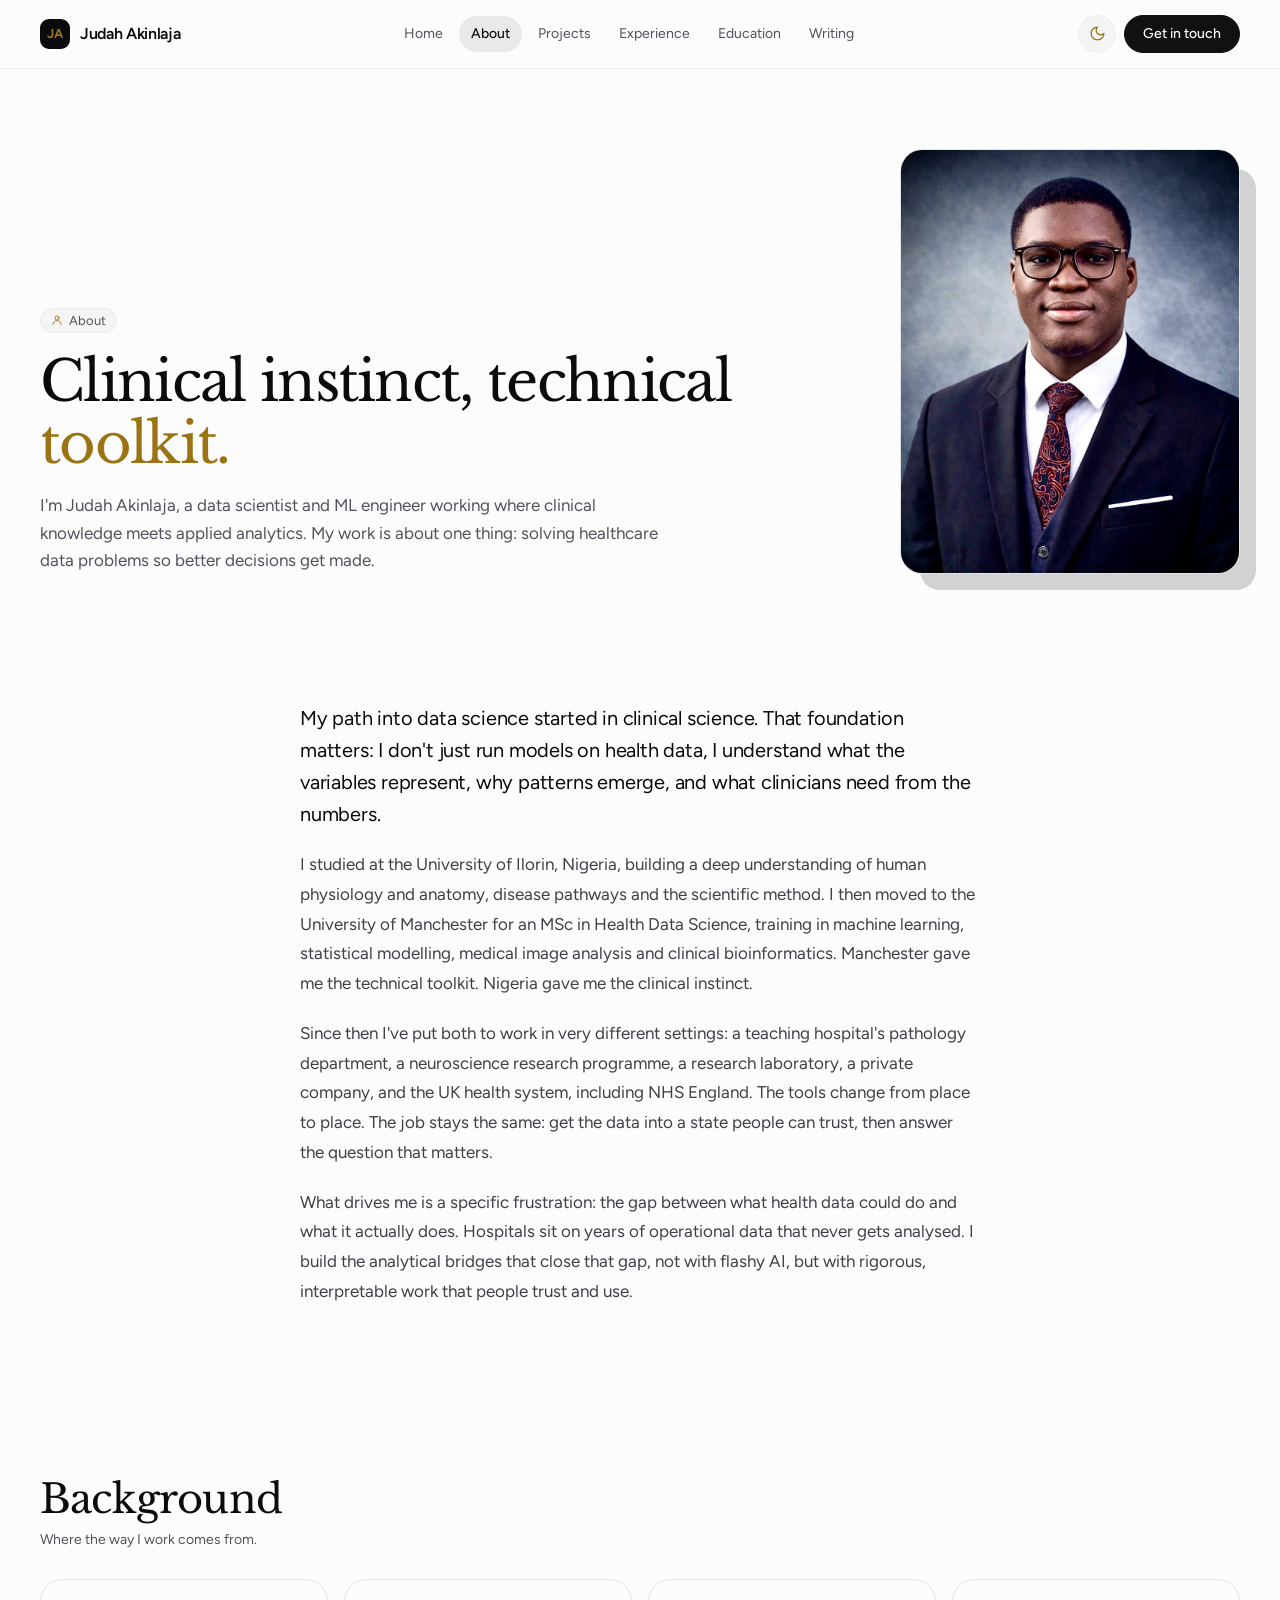
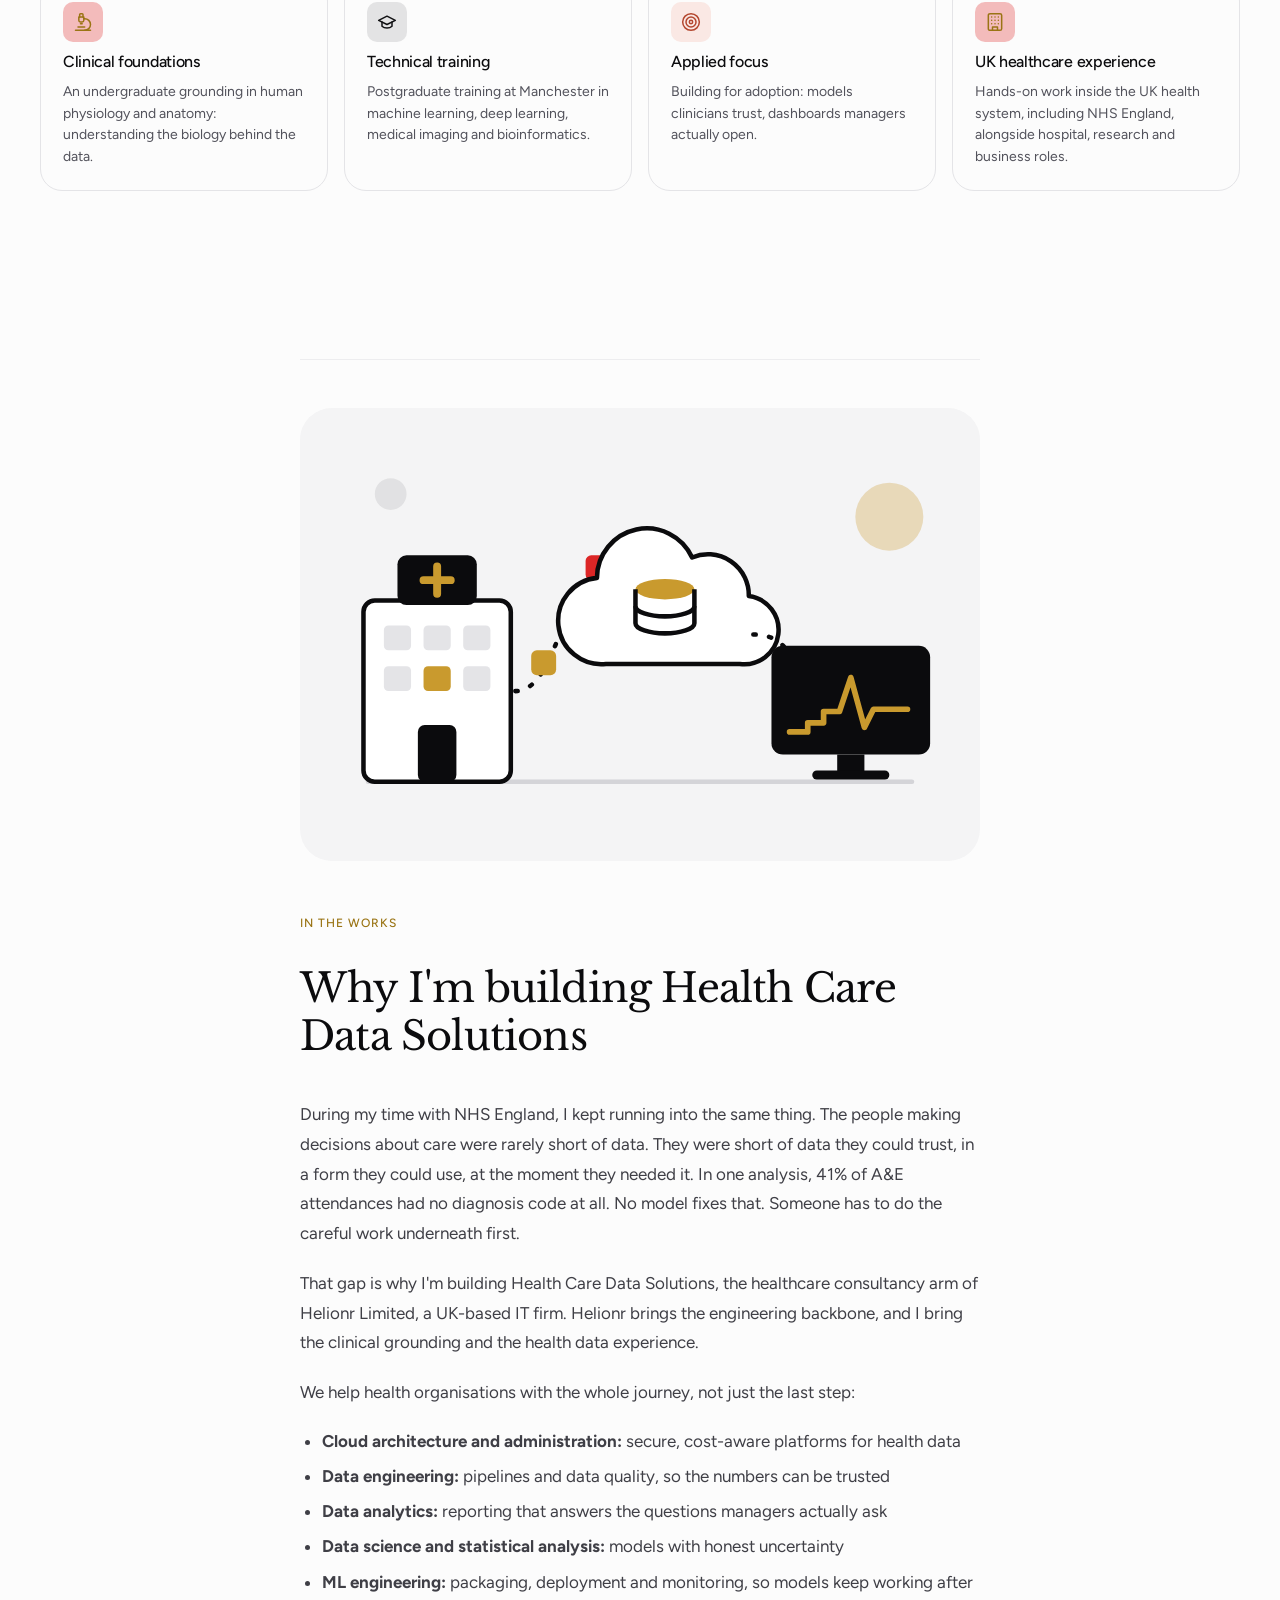
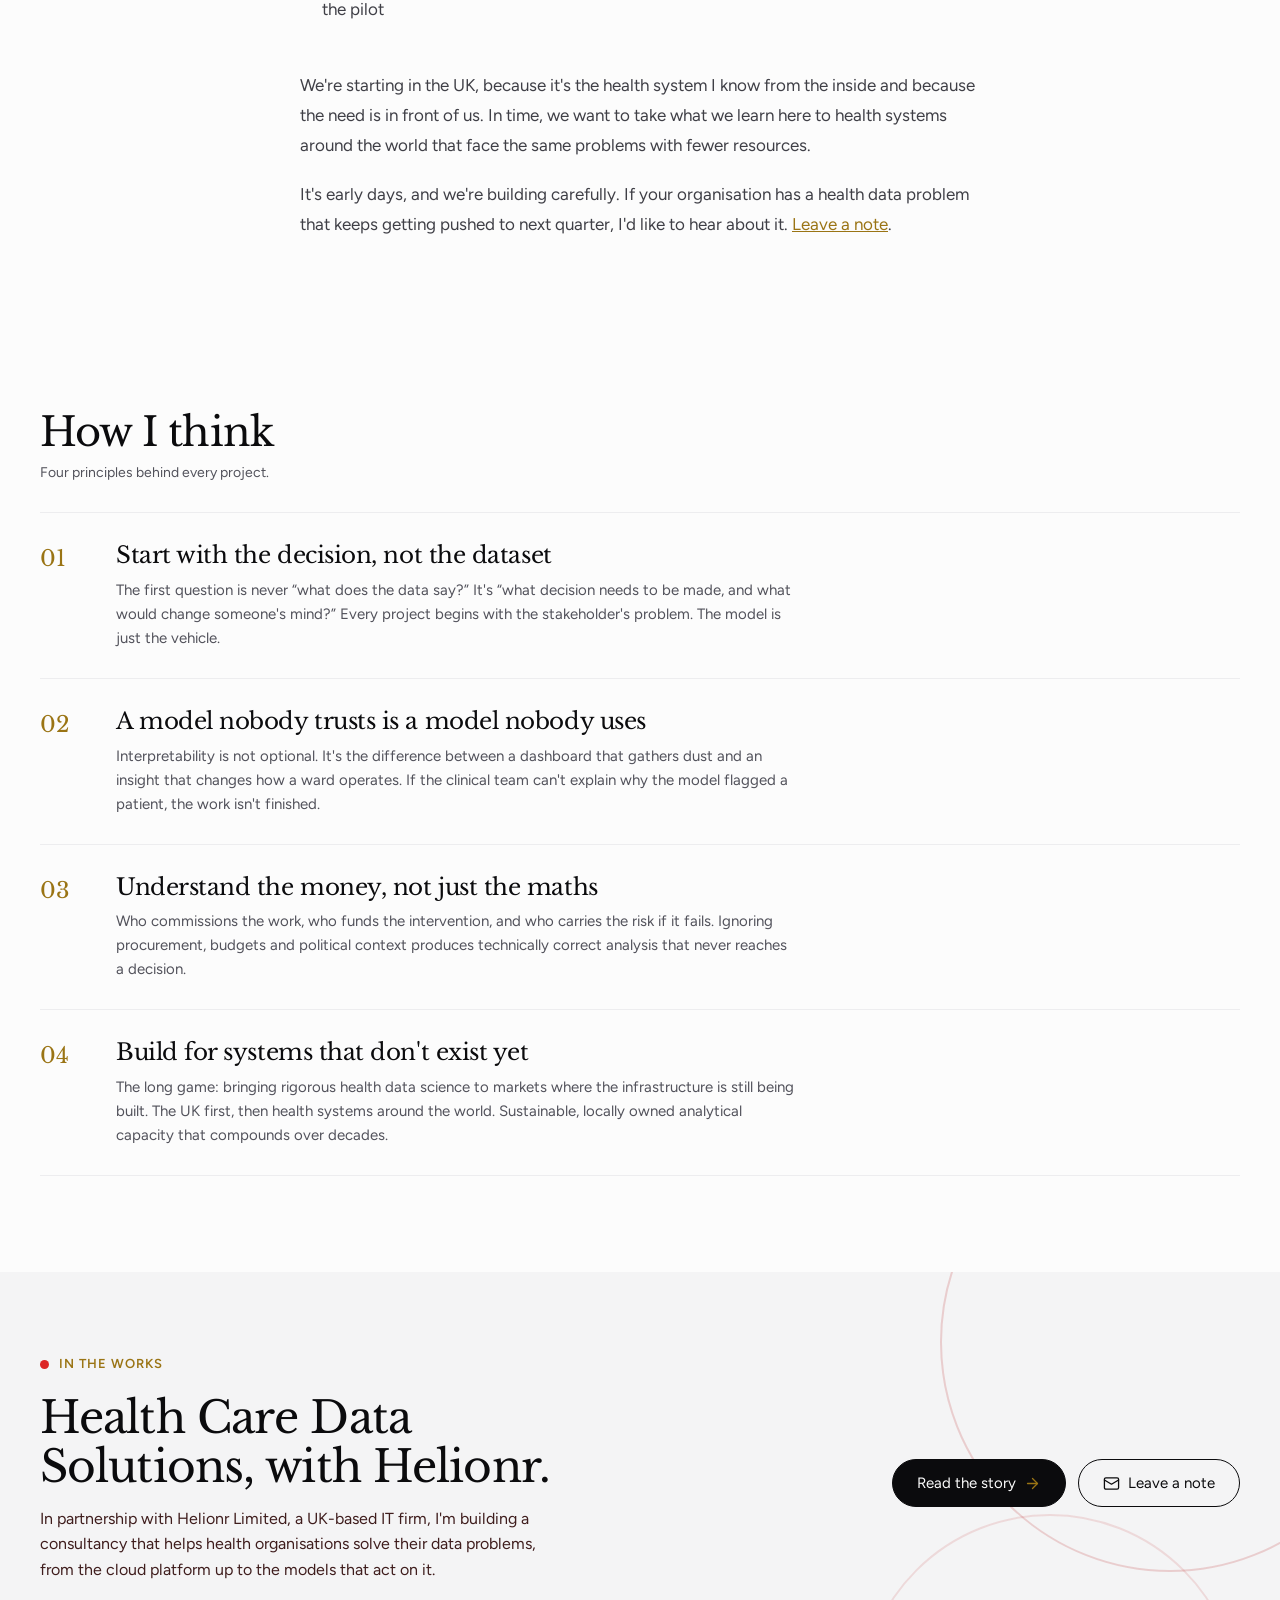
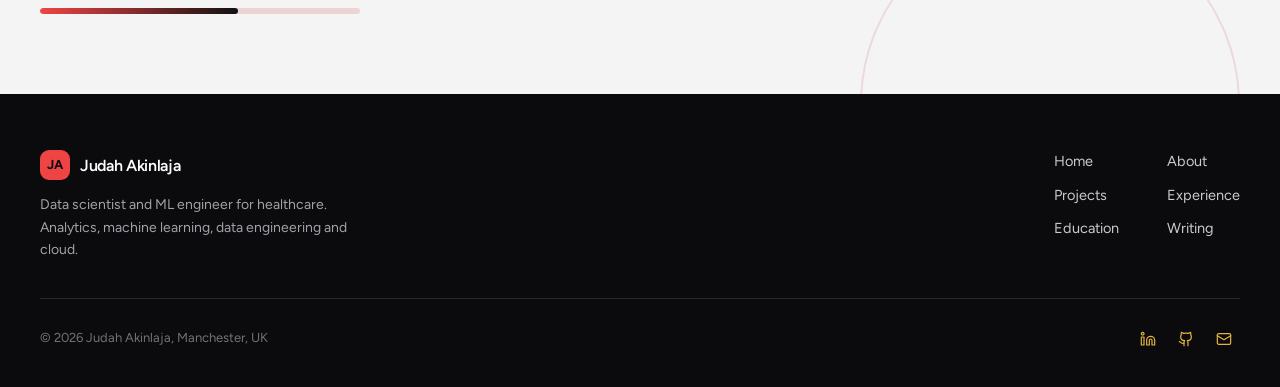
==== commit 3dbe8e6b: "Reposition site, add core skills, solutions and consultancy article" ====
--- a/about.html
+++ b/about.html
@@ -4,9 +4,9 @@
 <meta charset="utf-8">
 <meta name="viewport" content="width=device-width, initial-scale=1">
 <title>About | Judah Akinlaja</title>
-<meta name="description" content="Background and approach of health data scientist Judah Akinlaja.">
+<meta name="description" content="Background and approach of Judah Akinlaja, data scientist and ML engineer for healthcare.">
 <meta property="og:title" content="About | Judah Akinlaja">
-<meta property="og:description" content="Background and approach of health data scientist Judah Akinlaja.">
+<meta property="og:description" content="Background and approach of Judah Akinlaja, data scientist and ML engineer for healthcare.">
 <meta property="og:type" content="website">
 <meta property="og:url" content="https://judahakinlajar.co.uk/about.html">
 <meta property="og:site_name" content="Judah Akinlaja">
@@ -16,7 +16,7 @@
 <meta property="og:image:alt" content="About | Judah Akinlaja">
 <meta name="twitter:card" content="summary_large_image">
 <meta name="twitter:title" content="About | Judah Akinlaja">
-<meta name="twitter:description" content="Background and approach of health data scientist Judah Akinlaja.">
+<meta name="twitter:description" content="Background and approach of Judah Akinlaja, data scientist and ML engineer for healthcare.">
 <meta name="twitter:image" content="https://judahakinlajar.co.uk/assets/og/about.png">
 <link rel="canonical" href="https://judahakinlajar.co.uk/about.html">
 <meta name="theme-color" content="#FCFCFC">
@@ -52,7 +52,7 @@
     <div>
       <span class="label"><svg class="icon" viewBox="0 0 24 24" fill="none" stroke="currentColor" stroke-width="1.8" stroke-linecap="round" stroke-linejoin="round" aria-hidden="true"><circle cx="12" cy="8" r="4"/><path d="M4 21a8 8 0 0 1 16 0"/></svg> About</span>
       <h1 class="page-title">Clinical instinct, technical <em class="accent">toolkit.</em></h1>
-      <p class="page-intro">I'm Judah Akinlaja, a health data scientist working where clinical knowledge meets applied analytics. My work is about one thing: turning health data into decisions that improve how care is delivered.</p>
+      <p class="page-intro">I'm Judah Akinlaja, a data scientist and ML engineer working where clinical knowledge meets applied analytics. My work is about one thing: solving healthcare data problems so better decisions get made.</p>
     </div>
     <div class="portrait"><img src="assets/judah.jpg" alt="Judah Akinlaja"></div>
   </div>
@@ -62,7 +62,7 @@
   <div class="container-narrow prose-block">
     <p>My path into data science started in clinical science. That foundation matters: I don't just run models on health data, I understand what the variables represent, why patterns emerge, and what clinicians need from the numbers.</p>
     <p>I studied at the University of Ilorin, Nigeria, building a deep understanding of human physiology and anatomy, disease pathways and the scientific method. I then moved to the University of Manchester for an MSc in Health Data Science, training in machine learning, statistical modelling, medical image analysis and clinical bioinformatics. Manchester gave me the technical toolkit. Nigeria gave me the clinical instinct.</p>
-    <p>This summer I put both to work at NHS England, turning a short brief from the North West Healthcare Public Health lead into a clinically approved definition, a reusable SQL pipeline over nearly 4 million A&amp;E attendances, and outputs that are now supporting an ICB commissioning proposal.</p>
+    <p>Since then I've put both to work in very different settings: a teaching hospital's pathology department, a neuroscience research programme, a research laboratory, a private company, and the UK health system, including NHS England. The tools change from place to place. The job stays the same: get the data into a state people can trust, then answer the question that matters.</p>
     <p>What drives me is a specific frustration: the gap between what health data could do and what it actually does. Hospitals sit on years of operational data that never gets analysed. I build the analytical bridges that close that gap, not with flashy AI, but with rigorous, interpretable work that people trust and use.</p>
   </div>
 </section>
@@ -70,14 +70,34 @@
 <section class="section">
   <div class="container">
     <div class="section-head"><div><h2 class="section-title">Background</h2><p class="section-kicker">Where the way I work comes from.</p></div></div>
-    <div class="grid-4"><div class="pillar"><span class="pillar-icon"><svg class="icon" viewBox="0 0 24 24" fill="none" stroke="currentColor" stroke-width="1.8" stroke-linecap="round" stroke-linejoin="round" aria-hidden="true"><path d="M6 18h8"/><path d="M3 22h18"/><path d="M14 22a7 7 0 1 0 0-14h-1"/><path d="M9 14h2"/><path d="M9 12a2 2 0 0 1-2-2V6h6v4a2 2 0 0 1-2 2Z"/><path d="M12 6V3a1 1 0 0 0-1-1H9a1 1 0 0 0-1 1v3"/></svg></span><h3>Clinical foundations</h3><p>An undergraduate grounding in human physiology and anatomy: understanding the biology behind the data.</p></div><div class="pillar"><span class="pillar-icon"><svg class="icon" viewBox="0 0 24 24" fill="none" stroke="currentColor" stroke-width="1.8" stroke-linecap="round" stroke-linejoin="round" aria-hidden="true"><path d="M22 10 12 5 2 10l10 5 10-5Z"/><path d="M6 12v5c3 3 9 3 12 0v-5"/></svg></span><h3>Technical training</h3><p>Postgraduate training at Manchester in machine learning, deep learning, medical imaging and bioinformatics.</p></div><div class="pillar"><span class="pillar-icon"><svg class="icon" viewBox="0 0 24 24" fill="none" stroke="currentColor" stroke-width="1.8" stroke-linecap="round" stroke-linejoin="round" aria-hidden="true"><circle cx="12" cy="12" r="10"/><circle cx="12" cy="12" r="6"/><circle cx="12" cy="12" r="2"/></svg></span><h3>Applied focus</h3><p>Building for adoption: models clinicians trust, dashboards managers actually open.</p></div><div class="pillar"><span class="pillar-icon"><svg class="icon" viewBox="0 0 24 24" fill="none" stroke="currentColor" stroke-width="1.8" stroke-linecap="round" stroke-linejoin="round" aria-hidden="true"><rect x="4" y="2" width="16" height="20" rx="2"/><path d="M9 22v-4h6v4M8 6h.01M16 6h.01M12 6h.01M12 10h.01M12 14h.01M16 10h.01M16 14h.01M8 10h.01M8 14h.01"/></svg></span><h3>NHS experience</h3><p>Analytical intern with NHS England&#x27;s Healthcare Public Health team, North West, through the Early Talent programme.</p></div></div>
+    <div class="grid-4"><div class="pillar"><span class="pillar-icon"><svg class="icon" viewBox="0 0 24 24" fill="none" stroke="currentColor" stroke-width="1.8" stroke-linecap="round" stroke-linejoin="round" aria-hidden="true"><path d="M6 18h8"/><path d="M3 22h18"/><path d="M14 22a7 7 0 1 0 0-14h-1"/><path d="M9 14h2"/><path d="M9 12a2 2 0 0 1-2-2V6h6v4a2 2 0 0 1-2 2Z"/><path d="M12 6V3a1 1 0 0 0-1-1H9a1 1 0 0 0-1 1v3"/></svg></span><h3>Clinical foundations</h3><p>An undergraduate grounding in human physiology and anatomy: understanding the biology behind the data.</p></div><div class="pillar"><span class="pillar-icon"><svg class="icon" viewBox="0 0 24 24" fill="none" stroke="currentColor" stroke-width="1.8" stroke-linecap="round" stroke-linejoin="round" aria-hidden="true"><path d="M22 10 12 5 2 10l10 5 10-5Z"/><path d="M6 12v5c3 3 9 3 12 0v-5"/></svg></span><h3>Technical training</h3><p>Postgraduate training at Manchester in machine learning, deep learning, medical imaging and bioinformatics.</p></div><div class="pillar"><span class="pillar-icon"><svg class="icon" viewBox="0 0 24 24" fill="none" stroke="currentColor" stroke-width="1.8" stroke-linecap="round" stroke-linejoin="round" aria-hidden="true"><circle cx="12" cy="12" r="10"/><circle cx="12" cy="12" r="6"/><circle cx="12" cy="12" r="2"/></svg></span><h3>Applied focus</h3><p>Building for adoption: models clinicians trust, dashboards managers actually open.</p></div><div class="pillar"><span class="pillar-icon"><svg class="icon" viewBox="0 0 24 24" fill="none" stroke="currentColor" stroke-width="1.8" stroke-linecap="round" stroke-linejoin="round" aria-hidden="true"><rect x="4" y="2" width="16" height="20" rx="2"/><path d="M9 22v-4h6v4M8 6h.01M16 6h.01M12 6h.01M12 10h.01M12 14h.01M16 10h.01M16 14h.01M8 10h.01M8 14h.01"/></svg></span><h3>UK healthcare experience</h3><p>Hands-on work inside the UK health system, including NHS England, alongside hospital, research and business roles.</p></div></div>
+  </div>
+</section>
+
+<section class="section" id="hcds">
+  <div class="container-narrow prose-block hcds">
+    <img class="illus illus-wide" src="assets/illus/pipeline.svg" alt="Data flowing from a hospital through the cloud to charts" loading="lazy">
+    <span class="eyebrow">In the works</span>
+    <h2 class="section-title">Why I'm building Health Care Data Solutions</h2>
+    <p>During my time with NHS England, I kept running into the same thing. The people making decisions about care were rarely short of data. They were short of data they could trust, in a form they could use, at the moment they needed it. In one analysis, 41% of A&amp;E attendances had no diagnosis code at all. No model fixes that. Someone has to do the careful work underneath first.</p>
+    <p>That gap is why I'm building Health Care Data Solutions, the healthcare consultancy arm of Helionr Limited, a UK-based IT firm. Helionr brings the engineering backbone, and I bring the clinical grounding and the health data experience.</p>
+    <p>We help health organisations with the whole journey, not just the last step:</p>
+    <ul>
+      <li><strong>Cloud architecture and administration:</strong> secure, cost-aware platforms for health data</li>
+      <li><strong>Data engineering:</strong> pipelines and data quality, so the numbers can be trusted</li>
+      <li><strong>Data analytics:</strong> reporting that answers the questions managers actually ask</li>
+      <li><strong>Data science and statistical analysis:</strong> models with honest uncertainty</li>
+      <li><strong>ML engineering:</strong> packaging, deployment and monitoring, so models keep working after the pilot</li>
+    </ul>
+    <p>We're starting in the UK, because it's the health system I know from the inside and because the need is in front of us. In time, we want to take what we learn here to health systems around the world that face the same problems with fewer resources.</p>
+    <p>It's early days, and we're building carefully. If your organisation has a health data problem that keeps getting pushed to next quarter, I'd like to hear about it. <a href="contact.html">Leave a note</a>.</p>
   </div>
 </section>
 
 <section class="section">
   <div class="container">
     <div class="section-head"><div><h2 class="section-title">How I think</h2><p class="section-kicker">Four principles behind every project.</p></div></div>
-    <div class="principle"><span class="principle-num">01</span><div><h3>Start with the decision, not the dataset</h3><p>The first question is never “what does the data say?” It&#x27;s “what decision needs to be made, and what would change someone&#x27;s mind?” Every project begins with the stakeholder&#x27;s problem. The model is just the vehicle.</p></div></div><div class="principle"><span class="principle-num">02</span><div><h3>A model nobody trusts is a model nobody uses</h3><p>Interpretability is not optional. It&#x27;s the difference between a dashboard that gathers dust and an insight that changes how a ward operates. If the clinical team can&#x27;t explain why the model flagged a patient, the work isn&#x27;t finished.</p></div></div><div class="principle"><span class="principle-num">03</span><div><h3>Understand the money, not just the maths</h3><p>Who commissions the work, who funds the intervention, and who carries the risk if it fails. Ignoring procurement, budgets and political context produces technically correct analysis that never reaches a decision.</p></div></div><div class="principle"><span class="principle-num">04</span><div><h3>Build for systems that don&#x27;t exist yet</h3><p>The long game: bringing rigorous health data science to markets where the infrastructure is still being built. Nigeria and West Africa first. Sustainable, locally owned analytical capacity that compounds over decades.</p></div></div>
+    <div class="principle"><span class="principle-num">01</span><div><h3>Start with the decision, not the dataset</h3><p>The first question is never “what does the data say?” It&#x27;s “what decision needs to be made, and what would change someone&#x27;s mind?” Every project begins with the stakeholder&#x27;s problem. The model is just the vehicle.</p></div></div><div class="principle"><span class="principle-num">02</span><div><h3>A model nobody trusts is a model nobody uses</h3><p>Interpretability is not optional. It&#x27;s the difference between a dashboard that gathers dust and an insight that changes how a ward operates. If the clinical team can&#x27;t explain why the model flagged a patient, the work isn&#x27;t finished.</p></div></div><div class="principle"><span class="principle-num">03</span><div><h3>Understand the money, not just the maths</h3><p>Who commissions the work, who funds the intervention, and who carries the risk if it fails. Ignoring procurement, budgets and political context produces technically correct analysis that never reaches a decision.</p></div></div><div class="principle"><span class="principle-num">04</span><div><h3>Build for systems that don&#x27;t exist yet</h3><p>The long game: bringing rigorous health data science to markets where the infrastructure is still being built. The UK first, then health systems around the world. Sustainable, locally owned analytical capacity that compounds over decades.</p></div></div>
   </div>
 </section>
 </main>
@@ -85,13 +105,13 @@
   <div class="container">
     <div>
       <span class="soon"><span class="soon-dot"></span> In the works</span>
-      <h2>Something new is coming<br>for health data.</h2>
-      <p>I'm building a consultancy for healthcare data solutions, from analytics and data pipelines to decision support for health organisations. Watch this space.</p>
+      <h2>Health Care Data Solutions, with Helionr.</h2>
+      <p>In partnership with Helionr Limited, a UK-based IT firm, I'm building a consultancy that helps health organisations solve their data problems, from the cloud platform up to the models that act on it.</p>
       <div class="loader" aria-hidden="true"><span></span></div>
     </div>
     <div class="btns">
-      <a class="btn btn-lg btn-espresso" href="contact.html"><svg class="icon" viewBox="0 0 24 24" fill="none" stroke="currentColor" stroke-width="1.8" stroke-linecap="round" stroke-linejoin="round" aria-hidden="true"><rect x="2" y="4" width="20" height="16" rx="2"/><path d="m22 7-10 6L2 7"/></svg> Leave a note</a>
-      <a class="btn btn-lg btn-line" href="https://www.linkedin.com/in/judah-akinlaja-a10385194" target="_blank" rel="noopener"><svg class="icon" viewBox="0 0 24 24" fill="none" stroke="currentColor" stroke-width="1.8" stroke-linecap="round" stroke-linejoin="round" aria-hidden="true"><path d="M16 8a6 6 0 0 1 6 6v7h-4v-7a2 2 0 0 0-2-2 2 2 0 0 0-2 2v7h-4v-7a6 6 0 0 1 6-6z"/><rect width="4" height="12" x="2" y="9"/><circle cx="4" cy="4" r="2"/></svg> Follow on LinkedIn</a>
+      <a class="btn btn-lg btn-espresso" href="about.html#hcds">Read the story <svg class="icon" viewBox="0 0 24 24" fill="none" stroke="currentColor" stroke-width="1.8" stroke-linecap="round" stroke-linejoin="round" aria-hidden="true"><path d="M5 12h14"/><path d="m12 5 7 7-7 7"/></svg></a>
+      <a class="btn btn-lg btn-line" href="contact.html"><svg class="icon" viewBox="0 0 24 24" fill="none" stroke="currentColor" stroke-width="1.8" stroke-linecap="round" stroke-linejoin="round" aria-hidden="true"><rect x="2" y="4" width="20" height="16" rx="2"/><path d="m22 7-10 6L2 7"/></svg> Leave a note</a>
     </div>
   </div>
 </section>
@@ -100,7 +120,7 @@
     <div class="foot-top">
       <div>
         <a class="brand" href="index.html"><span class="brand-mark">JA</span><span>Judah Akinlaja</span></a>
-        <p class="foot-blurb">Health data scientist in Manchester. NHS analytics, health inequalities and clinical machine learning.</p>
+        <p class="foot-blurb">Data scientist and ML engineer for healthcare. Analytics, machine learning, data engineering and cloud.</p>
       </div>
       <nav class="foot-links" aria-label="Footer"><a href="index.html">Home</a><a href="about.html">About</a><a href="portfolio.html">Projects</a><a href="experience.html">Experience</a><a href="qualifications.html">Education</a><a href="publications.html">Writing</a></nav>
     </div>
--- a/assets/css/site.css
+++ b/assets/css/site.css
@@ -672,9 +672,9 @@
 .principle h3, .role-main h2 { font-size: 27px; line-height: 1.15; }
 .side-item h3, .post-row-body h3, .project-card h3, .note h3, .focus-item h3 { letter-spacing: -0.01em; }
 
-.accent { font-style: italic; color: var(--accent); font-weight: 600; }
-.dark-band .accent, .cta-band-body .accent, .contact-card .accent { color: var(--gold); }
-.eyebrow { display: inline-flex; align-items: center; gap: 12px; font-size: 12px; letter-spacing: .14em; text-transform: uppercase; color: var(--accent); font-weight: 500; }
+.accent { font-style: italic; color: var(--gold-text); font-weight: 600; }
+.dark-band .accent, .cta-band-body .accent, .contact-card .accent { color: var(--gold-text); }
+.eyebrow { display: inline-flex; align-items: center; gap: 12px; font-size: 12px; letter-spacing: .14em; text-transform: uppercase; color: var(--gold-text); font-weight: 500; }
 .eyebrow::before { content: ""; width: 28px; height: 1px; background: currentColor; }
 
 /* Primary buttons become gold (artfolio CTA) */
@@ -684,47 +684,47 @@
 .btn-outline { border-color: var(--border); }
 .btn-outline:hover { border-color: var(--gold-mid); background: var(--accent-soft); }
 .btn:hover { border-color: var(--gold-mid); }
-.btn .icon { color: var(--accent); }
-.theme-toggle { color: var(--accent); }
-.brand-mark { background: var(--espresso); color: var(--gold); font-family: var(--serif); font-size: 16px; font-weight: 700; letter-spacing: 0; }
+.btn .icon { color: var(--gold-text); }
+.theme-toggle { color: var(--gold-text); }
+.brand-mark { background: var(--espresso); color: var(--gold-text); font-family: var(--serif); font-size: 16px; font-weight: 700; letter-spacing: 0; }
 [data-theme="dark"] .brand-mark { background: var(--gold); color: var(--espresso); }
 .nav-links a[aria-current="page"] { background: var(--accent-soft); color: var(--ink); }
 .site-nav { background: color-mix(in srgb, var(--bg) 88%, transparent); }
 
 /* Labels + pills */
 .label { background: var(--surface-2); border-color: var(--hair); }
-.label .icon { color: var(--accent); }
+.label .icon { color: var(--gold-text); }
 .label .dot { background: var(--olive); box-shadow: 0 0 0 3px rgba(232, 115, 90, .22); }
 .pill { background: var(--surface-2); }
-.pill-gold { background: rgba(220, 38, 38, .3); border-color: rgba(181, 119, 0, .25); color: #991B1B; }
+.pill-gold { background: rgba(220, 38, 38, .3); border-color: rgba(181, 119, 0, .25); color: var(--gold-text); }
 .pill-plum { background: rgba(17, 17, 19, .1); border-color: rgba(17, 17, 19, .22); color: #111113; }
 .pill-olive { background: rgba(232, 115, 90, .14); border-color: rgba(232, 115, 90, .3); color: #B4472F; }
-[data-theme="dark"] .pill-gold { background: rgba(220, 38, 38, .16); color: #EF4444; border-color: rgba(220, 38, 38, .3); }
+[data-theme="dark"] .pill-gold { background: rgba(220, 38, 38, .16); color: var(--gold-text); border-color: rgba(220, 38, 38, .3); }
 [data-theme="dark"] .pill-plum { background: rgba(187, 140, 230, .14); color: #FCA5A5; border-color: rgba(187, 140, 230, .3); }
 [data-theme="dark"] .pill-olive { background: rgba(240, 150, 125, .14); color: #F4A893; border-color: rgba(240, 150, 125, .3); }
 
 /* Bento cards */
 .bento-page .card { border-color: var(--border); }
-.tag .icon { color: var(--accent); }
-.focus-num { color: var(--accent); font-weight: 500; }
+.tag .icon { color: var(--gold-text); }
+.focus-num { color: var(--gold-text); font-weight: 500; }
 .focus-item:hover, .note:hover, .exp-item:hover { background: var(--accent-soft); }
-.chip:nth-child(3n+1) .chip-icon { background: rgba(220, 38, 38, .32); color: #991B1B; }
+.chip:nth-child(3n+1) .chip-icon { background: rgba(220, 38, 38, .32); color: var(--gold-text); }
 .chip:nth-child(3n+2) .chip-icon { background: rgba(17, 17, 19, .12); color: #111113; }
 .chip:nth-child(3n+3) .chip-icon { background: rgba(232, 115, 90, .16); color: #B4472F; }
-[data-theme="dark"] .chip:nth-child(3n+1) .chip-icon { color: #EF4444; background: rgba(220, 38, 38, .14); }
+[data-theme="dark"] .chip:nth-child(3n+1) .chip-icon { color: var(--gold-text); background: rgba(220, 38, 38, .14); }
 [data-theme="dark"] .chip:nth-child(3n+2) .chip-icon { color: #FCA5A5; background: rgba(187, 140, 230, .14); }
 [data-theme="dark"] .chip:nth-child(3n+3) .chip-icon { color: #F4A893; background: rgba(240, 150, 125, .14); }
-.exp-item:nth-child(3n+1) .chip-icon { background: rgba(220, 38, 38, .32); color: #991B1B; }
+.exp-item:nth-child(3n+1) .chip-icon { background: rgba(220, 38, 38, .32); color: var(--gold-text); }
 .exp-item:nth-child(3n+2) .chip-icon { background: rgba(17, 17, 19, .12); color: #111113; }
 .exp-item:nth-child(3n+3) .chip-icon { background: rgba(232, 115, 90, .16); color: #B4472F; }
-[data-theme="dark"] .exp-item .chip-icon { background: rgba(220, 38, 38, .14); color: #EF4444; }
+[data-theme="dark"] .exp-item .chip-icon { background: rgba(220, 38, 38, .14); color: var(--gold-text); }
 .stat:nth-child(1) { background: rgba(220, 38, 38, .22); }
 .stat:nth-child(2) { background: rgba(17, 17, 19, .08); }
 .stat:nth-child(3) { background: rgba(232, 115, 90, .12); }
 .stat-figure { font-family: var(--serif); font-weight: 600; font-size: 54px;
   background: linear-gradient(180deg, var(--ink) 0%, var(--ink) 45%, var(--accent) 100%);
   -webkit-background-clip: text; background-clip: text; }
-.stat-figure sup { -webkit-text-fill-color: var(--accent); color: var(--accent); }
+.stat-figure sup { -webkit-text-fill-color: var(--gold-text); color: var(--gold-text); }
 [data-theme="dark"] .stat:nth-child(1) { background: rgba(220, 38, 38, .1); }
 [data-theme="dark"] .stat:nth-child(2) { background: rgba(187, 140, 230, .1); }
 [data-theme="dark"] .stat:nth-child(3) { background: rgba(240, 150, 125, .1); }
@@ -734,9 +734,9 @@
 .contact-card .card-title { color: #FCFCFC; }
 .contact-card .card-text { color: #DADADF; }
 .contact-card .label { background: rgba(255, 253, 248, .1); color: #E7E7EA; }
-.contact-card .label .icon { color: var(--gold); }
+.contact-card .label .icon { color: var(--gold-text); }
 .contact-card .btn { border-color: rgba(255, 253, 248, .28); color: #FCFCFC; }
-.contact-card .btn .icon { color: var(--gold); }
+.contact-card .btn .icon { color: var(--gold-text); }
 .contact-card .btn:hover { background: rgba(255, 253, 248, .08); border-color: var(--gold); }
 .contact-card .btn-light { background: var(--gold); border-color: var(--gold); color: #0B0B0D; }
 .contact-card .btn-light .icon { color: #0B0B0D; }
@@ -747,18 +747,18 @@
 
 /* Inner page pieces */
 .ticks li::before { background: rgba(220, 38, 38, .35) url("data:image/svg+xml,%3Csvg xmlns='http://www.w3.org/2000/svg' viewBox='0 0 24 24' fill='none' stroke='%230F6B5B' stroke-width='3' stroke-linecap='round' stroke-linejoin='round'%3E%3Cpath d='M20 6 9 17l-5-5'/%3E%3C/svg%3E") center / 10px no-repeat; }
-.role-dates { color: var(--accent); font-weight: 500; }
-.pillar-icon { background: rgba(220, 38, 38, .3); color: #991B1B; }
+.role-dates { color: var(--gold-text); font-weight: 500; }
+.pillar-icon { background: rgba(220, 38, 38, .3); color: var(--gold-text); }
 .pillar:nth-child(2) .pillar-icon { background: rgba(17, 17, 19, .1); color: #111113; }
 .pillar:nth-child(3) .pillar-icon { background: rgba(232, 115, 90, .15); color: #B4472F; }
-[data-theme="dark"] .pillar-icon { background: rgba(220, 38, 38, .14) !important; color: #EF4444 !important; }
-.principle-num { color: var(--accent); font-family: var(--serif); font-size: 22px; font-weight: 600; padding-top: 0; }
+[data-theme="dark"] .pillar-icon { background: rgba(220, 38, 38, .14) !important; color: var(--gold-text) !important; }
+.principle-num { color: var(--gold-text); font-family: var(--serif); font-size: 22px; font-weight: 600; padding-top: 0; }
 .fact:nth-child(1) { background: rgba(220, 38, 38, .22); }
 .fact:nth-child(2) { background: rgba(17, 17, 19, .08); }
 .fact:nth-child(3) { background: rgba(232, 115, 90, .12); }
 .fact strong { font-family: var(--serif); font-size: 28px; font-weight: 600; }
 .feature { background: var(--surface); }
-.card-link { color: var(--accent); }
+.card-link { color: var(--gold-text); }
 .card-link:hover { color: var(--ink); }
 .project-stack span { background: var(--surface-2); }
 .portrait { border-color: var(--border); box-shadow: 18px 18px 0 -2px rgba(220, 38, 38, .45); }
@@ -779,7 +779,7 @@
 .cta-band-body { background: #0B0B0D; }
 .btn-white { background: var(--gold); border-color: var(--gold); color: #0B0B0D; }
 .btn-white:hover { background: var(--gold-mid); }
-.btn-ghost-dark .icon { color: var(--gold); }
+.btn-ghost-dark .icon { color: var(--gold-text); }
 
 /* Article */
 .article-body .pull-quote, .article-body blockquote {
@@ -788,7 +788,7 @@
 }
 .article-body .pull-quote::before, .article-body blockquote::before {
   content: "\201C"; position: absolute; top: 4px; left: 50%; transform: translateX(-50%);
-  font-size: 84px; line-height: 1; color: var(--gold);
+  font-size: 84px; line-height: 1; color: var(--gold-text);
 }
 [data-theme="dark"] .article-body .pull-quote, [data-theme="dark"] .article-body blockquote { background: #0A0A0B; border: 1px solid var(--border); }
 .article-body .stat-item:nth-child(1) { background: rgba(220, 38, 38, .2); border-color: transparent; }
@@ -796,11 +796,11 @@
 .article-body .stat-item:nth-child(3) { background: rgba(232, 115, 90, .12); border-color: transparent; }
 .article-body .stat-num { font-family: var(--serif); font-size: 36px; font-weight: 600; }
 .article-body .player-block { border-left: 3px solid var(--gold-mid); border-radius: 4px 14px 14px 4px; }
-.article-body a { text-decoration-color: var(--gold-mid); }
-.article-body li::marker { color: var(--accent); }
+.article-body a { text-decoration-color: var(--gold-text); }
+.article-body li::marker { color: var(--gold-text); }
 .author-card { background: var(--surface-2); border-color: var(--border); border-radius: var(--radius-card); }
 .related { background: var(--surface-2); }
-.back-link:hover { color: var(--accent); }
+.back-link:hover { color: var(--gold-text); }
 
 /* Footer */
 .footer-cta { background: var(--espresso); border-color: var(--espresso); color: #FCFCFC; border-radius: var(--radius-card); position: relative; overflow: hidden; }
@@ -809,7 +809,7 @@
 .footer-cta-form { background: rgba(255, 253, 248, .06); border-color: rgba(255, 253, 248, .16); position: relative; }
 .footer-cta-form > span:first-child { color: #E4E4E7; }
 [data-theme="dark"] .footer-cta { background: #0A0A0B; border-color: var(--border); }
-.socials a { color: var(--accent); }
+.socials a { color: var(--gold-text); }
 .socials a:hover { background: var(--accent-soft); }
 
 @media (max-width: 720px) {
@@ -829,7 +829,7 @@
 .sec-head { display: flex; align-items: flex-end; justify-content: space-between; gap: 24px; margin-bottom: 44px; }
 .sec-head h2, .sec h2.big { font-family: var(--serif); font-weight: 600; font-size: clamp(34px, 4vw, 46px); line-height: 1.08; letter-spacing: -0.01em; font-variant-numeric: lining-nums; }
 .sec-head p { color: var(--muted); margin-top: 10px; font-size: 16px; }
-.text-link { display: inline-flex; align-items: center; gap: 8px; font-weight: 500; font-size: 15px; color: var(--accent); white-space: nowrap; }
+.text-link { display: inline-flex; align-items: center; gap: 8px; font-weight: 500; font-size: 15px; color: var(--gold-text); white-space: nowrap; }
 .text-link .icon { width: 16px; height: 16px; transition: transform .2s; }
 .text-link:hover .icon { transform: translateX(3px); }
 .btn-lg { padding: 14px 24px; font-size: 15px; }
@@ -842,9 +842,9 @@
   display: grid; grid-template-columns: 1.05fr 1fr; gap: 48px; align-items: center; padding: 72px 64px;
 }
 .hero-copy { display: flex; flex-direction: column; gap: 28px; position: relative; z-index: 1; }
-.hero-copy .eyebrow { color: var(--gold); }
+.hero-copy .eyebrow { color: var(--gold-text); }
 .hero-copy h1 { font-family: var(--serif); font-weight: 600; font-size: clamp(46px, 6.2vw, 80px); line-height: .98; letter-spacing: -0.015em; color: #FCFCFC; }
-.hero-copy h1 em { font-style: italic; color: var(--gold); }
+.hero-copy h1 em { font-style: italic; color: var(--gold-text); }
 .hero-copy p { font-size: 17px; line-height: 1.6; color: #E4E4E7; max-width: 480px; }
 .hero-stats { display: grid; grid-template-columns: 1fr 1fr; gap: 0 32px; max-width: 460px; }
 .hero-stat { border-top: 1px solid rgba(255, 253, 248, .22); padding: 14px 0 16px; }
@@ -895,11 +895,11 @@
 .fnum { font-size: 13px; color: var(--faint); }
 .fcard h3 { font-size: 20px; font-weight: 600; line-height: 1.25; letter-spacing: -0.015em; }
 .fcard p { font-size: 14.5px; color: var(--muted); line-height: 1.6; flex: 1; }
-.c-gold { background: rgba(220, 38, 38, .3); color: #991B1B; }
+.c-gold { background: rgba(220, 38, 38, .3); color: var(--gold-text); }
 .c-plum { background: rgba(17, 17, 19, .1); color: #111113; }
 .c-olive { background: rgba(232, 115, 90, .15); color: #B4472F; }
 .c-lilac { background: #EDEDEF; color: #111113; }
-[data-theme="dark"] .c-gold, [data-theme="dark"] .c-plum, [data-theme="dark"] .c-olive, [data-theme="dark"] .c-lilac { background: rgba(220, 38, 38, .14); color: #EF4444; }
+[data-theme="dark"] .c-gold, [data-theme="dark"] .c-plum, [data-theme="dark"] .c-olive, [data-theme="dark"] .c-lilac { background: rgba(220, 38, 38, .14); color: var(--gold-text); }
 
 /* Picture cards (projects) */
 .pcard { border-radius: 20px; overflow: hidden; border: 1px solid var(--hair); background: var(--bg); display: flex; flex-direction: column; transition: transform .2s, box-shadow .2s; }
@@ -910,7 +910,7 @@
 .pcard-foot { display: flex; align-items: center; justify-content: space-between; gap: 12px; padding: 18px 18px 20px; }
 .pcard-foot strong { font-weight: 500; font-size: 15.5px; line-height: 1.35; color: var(--ink); }
 .pcard-foot small { display: block; font-size: 12.5px; color: var(--muted); margin-top: 3px; font-weight: 400; }
-.arrow-ring { width: 36px; height: 36px; border-radius: 50%; display: grid; place-items: center; background: var(--cream); color: var(--accent); flex: none; transition: background-color .2s, color .2s; }
+.arrow-ring { width: 36px; height: 36px; border-radius: 50%; display: grid; place-items: center; background: var(--cream); color: var(--gold-text); flex: none; transition: background-color .2s, color .2s; }
 [data-theme="dark"] .arrow-ring { background: var(--surface-2); }
 .arrow-ring .icon { width: 16px; height: 16px; }
 .pcard:hover .arrow-ring { background: var(--gold); color: #0B0B0D; }
@@ -919,7 +919,7 @@
 .alist { border-top: 1px solid var(--border); padding-top: 22px; display: flex; flex-direction: column; gap: 12px; }
 .alist h3 { font-family: var(--serif); font-weight: 600; font-size: 25px; line-height: 1.15; }
 .alist p { color: var(--muted); font-size: 14.5px; line-height: 1.6; }
-.alist:hover h3 { color: var(--accent); }
+.alist:hover h3 { color: var(--gold-text); }
 
 /* Gold CTA band + espresso footer */
 .gold-band { background: var(--gold); color: #0B0B0D; padding: 80px 0; position: relative; overflow: hidden; }
@@ -931,7 +931,7 @@
 .gold-band .btns { display: flex; gap: 12px; flex-wrap: wrap; flex: none; }
 .btn-espresso { background: #0B0B0D; color: #FCFCFC; border-color: #0B0B0D; border-radius: var(--radius-pill); }
 .btn-espresso:hover { background: #27272A; border-color: #27272A; }
-.btn-espresso .icon { color: var(--gold); }
+.btn-espresso .icon { color: var(--gold-text); }
 .btn-line { background: transparent; color: #0B0B0D; border: 1.5px solid #0B0B0D; border-radius: var(--radius-pill); }
 .btn-line:hover { background: rgba(11, 11, 13, .08); border-color: #0B0B0D; }
 .btn-line .icon { color: #0B0B0D; }
@@ -941,9 +941,9 @@
 .foot .brand-mark { background: var(--gold); color: #0B0B0D; }
 .foot-blurb { margin-top: 14px; max-width: 320px; font-size: 14px; line-height: 1.6; color: #A1A1AA; }
 .foot-links { display: grid; grid-template-columns: repeat(2, auto); gap: 10px 48px; font-size: 14.5px; }
-.foot-links a:hover { color: var(--gold); }
+.foot-links a:hover { color: var(--gold-text); }
 .foot-bottom { display: flex; justify-content: space-between; align-items: center; gap: 16px; padding-top: 24px; font-size: 13px; color: #71717A; flex-wrap: wrap; }
-.foot .socials a { color: var(--gold); }
+.foot .socials a { color: var(--gold-text); }
 .foot .socials a:hover { background: rgba(255, 253, 248, .08); }
 
 /* Simpler inner pages */
@@ -1044,7 +1044,7 @@
 .hero-block .btn-dark .icon { color: #0B0B0D; }
 .hero-block .btn-dark:hover { background: #DC2626; border-color: #DC2626; }
 .nav-links a[aria-current="page"] { background: rgba(17, 17, 19, .08); color: #111113; }
-[data-theme="dark"] .nav-links a[aria-current="page"] { background: rgba(220, 38, 38, .14); color: #EF4444; }
+[data-theme="dark"] .nav-links a[aria-current="page"] { background: rgba(220, 38, 38, .14); color: var(--gold-text); }
 .hero-block { background: radial-gradient(ellipse at 100% 0%, rgba(220, 38, 38, .22), transparent 45%), linear-gradient(145deg, #1A1A1D 0%, #0E0E10 55%, #0A0A0B 100%); }
 .hero-visual .frame { border-color: rgba(220, 38, 38, .6); }
 .portrait { box-shadow: 18px 18px 0 -2px rgba(17, 17, 19, .18); }
@@ -1060,13 +1060,13 @@
 .cover.fill img { position: absolute; inset: 0; width: 100%; height: 100%; object-fit: cover; object-position: 0% 0%; }
 
 /* ---------- consultancy teaser band ---------- */
-.gold-band .soon{display:inline-flex;align-items:center;gap:10px;font-size:13px;font-weight:600;letter-spacing:.08em;text-transform:uppercase;color:#B91C1C;margin-bottom:18px}
+.gold-band .soon{display:inline-flex;align-items:center;gap:10px;font-size:13px;font-weight:600;letter-spacing:.08em;text-transform:uppercase;color:var(--gold-text);margin-bottom:18px}
 .gold-band .soon-dot{width:9px;height:9px;border-radius:50%;background:#DC2626;box-shadow:0 0 0 0 rgba(220, 38, 38,.55);animation:soonPulse 1.8s ease-out infinite}
 @keyframes soonPulse{0%{box-shadow:0 0 0 0 rgba(220, 38, 38,.55)}70%{box-shadow:0 0 0 12px rgba(220, 38, 38,0)}100%{box-shadow:0 0 0 0 rgba(220, 38, 38,0)}}
 .gold-band .loader{margin-top:26px;width:min(320px,100%);height:6px;border-radius:99px;background:rgba(185, 28, 28,.15);overflow:hidden;position:relative}
 .gold-band .loader span{position:absolute;inset:0 auto 0 0;width:62%;border-radius:99px;background:linear-gradient(90deg,#EF4444,#111113);animation:soonLoad 3.2s ease-in-out infinite alternate}
 @keyframes soonLoad{0%{width:38%}100%{width:72%}}
-[data-theme="dark"] .gold-band .soon{color:#EF4444}
+[data-theme="dark"] .gold-band .soon{color:var(--gold-text)}
 [data-theme="dark"] .gold-band .loader{background:rgba(220, 38, 38,.18)}
 @media (prefers-reduced-motion:reduce){.gold-band .soon-dot,.gold-band .loader span{animation:none}}
 .project-cover:not(a){display:block;position:relative}
@@ -1088,7 +1088,7 @@
 .note-form button:disabled{opacity:.6;cursor:wait}
 .note-privacy{font-size:13px;color:#71717A;margin:0}
 .note-status{font-size:14px;margin:0;min-height:20px}
-.note-status.ok{color:#B91C1C;font-weight:600}
+.note-status.ok{color:var(--gold-text);font-weight:600}
 .note-status.err{color:#B42318;font-weight:600}
 .note-side{background:#F4F4F5;border-radius:20px;padding:28px;display:flex;flex-direction:column;gap:14px}
 .note-side h3{font-family:'Libre Baskerville',Georgia,serif;font-weight:400;font-size:20px;margin:0 0 4px}
@@ -1098,12 +1098,12 @@
 [data-theme="dark"] .note-form input,[data-theme="dark"] .note-form select,[data-theme="dark"] .note-form textarea{background:#1C1C1F;border-color:#3F3F46;color:#F4F4F5}
 [data-theme="dark"] .note-side{background:#1C1C1F}
 [data-theme="dark"] .note-side a{color:#F4F4F5}
-[data-theme="dark"] .note-status.ok{color:#EF4444}
+[data-theme="dark"] .note-status.ok{color:var(--gold-text)}
 @media (max-width:820px){.note-wrap{grid-template-columns:1fr;gap:32px}.note-row{grid-template-columns:1fr}}
 .note-form input:not(.hp),.note-form select{height:52px;box-sizing:border-box}
 
 /* ---------- hero: red, white and black (option A) ---------- */
-.hero-copy .eyebrow{color:#F87171}
+.hero-copy .eyebrow{color:var(--gold-text)}
 .hero-copy h1{color:#FFFFFF}
 .hero-stat{border-top-color:rgba(255,255,255,.18)}
 .hero-stat strong{color:#FFFFFF}
@@ -1119,3 +1119,46 @@
 .hero-visual .frame{background:linear-gradient(150deg,#EF4444 0%,#B91C1C 100%);border:2px solid #FFFFFF}
 [data-theme="dark"] .gold-band .btn-espresso{background:#DC2626;border-color:#DC2626;color:#FFFFFF}
 [data-theme="dark"] .gold-band .btn-espresso .icon{color:#FFFFFF}
+
+/* ---------- gold text instead of red ---------- */
+:root{--gold-text:#9A7414}
+[data-theme="dark"]{--gold-text:#E3B341}
+.hero-block,.dark-band,.foot,.cta-band-body,.contact-card,.article-body .pull-quote,.article-body blockquote,.footer-cta{--gold-text:#E3B341}
+
+/* ---------- v12: core skills, solutions, viz strip, filters ---------- */
+.skills{background:var(--cream,#F4F4F5);border-radius:28px;padding:36px 36px 30px;display:flex;flex-direction:column}
+[data-theme="dark"] .skills{background:var(--surface-2,#18181B)}
+.skills .eyebrow{margin-bottom:10px}
+.skill{padding:14px 0;border-top:1px solid var(--hair,#E4E4E7)}
+.skill:first-of-type{border-top:0}
+.skill h4{font-size:16px;font-weight:600;letter-spacing:-.01em;margin:0 0 4px;color:var(--ink)}
+.skill p{font-size:14px;line-height:1.55;color:var(--muted);margin:0}
+.ficon{background:rgba(201,154,46,.16);color:var(--gold-text)}
+.viz-sec{padding-top:0;overflow:hidden}
+.viz-strip{display:flex;gap:18px;justify-content:center;padding:10px 24px 6px}
+.viz-tile{flex:0 0 auto;width:210px;height:150px;margin:0;border-radius:18px;overflow:hidden;background:#fff;border:1px solid var(--hair,#E4E4E7);box-shadow:0 10px 26px rgba(11,11,13,.08)}
+.viz-tile img{width:100%;height:100%;object-fit:cover;display:block}
+.viz-tile:nth-child(odd){transform:rotate(-2.5deg) translateY(8px)}
+.viz-tile:nth-child(even){transform:rotate(2deg)}
+.filters{display:flex;flex-wrap:wrap;gap:8px;margin:0 0 28px;scroll-margin-top:90px}
+.chip-btn{font:inherit;font-size:13.5px;font-weight:500;padding:8px 14px;border-radius:999px;border:1px solid var(--hair,#E4E4E7);background:transparent;color:var(--ink);cursor:pointer}
+.chip-btn.on{background:var(--ink);color:var(--bg);border-color:var(--ink)}
+.chip-btn:focus-visible{outline:2px solid var(--gold-text);outline-offset:2px}
+.show-all-wrap{display:flex;justify-content:center;margin-top:36px}
+[hidden]{display:none!important}
+.hcds{border-top:1px solid var(--hair,#E4E4E7);padding-top:48px;scroll-margin-top:90px}
+.hcds .eyebrow{display:block;margin-bottom:10px;color:var(--gold-text)}
+.hcds h2{margin-bottom:20px}
+.hcds ul{margin:0 0 20px;padding-left:22px}
+.hcds li{margin-bottom:8px;line-height:1.6}
+.hcds a{color:var(--gold-text);text-decoration:underline}
+.gold-band h2{text-wrap:balance}
+@media (max-width:1100px){.viz-strip{justify-content:flex-start;overflow-x:auto;scrollbar-width:none;padding-bottom:24px}.viz-strip::-webkit-scrollbar{display:none}.viz-tile{width:180px;height:130px}}
+@media (max-width:720px){.skills{padding:26px 22px 20px}.filters{flex-wrap:nowrap;overflow-x:auto;scrollbar-width:none;margin-right:-20px;padding-right:20px}.filters::-webkit-scrollbar{display:none}.chip-btn{white-space:nowrap}}
+@media (max-width:720px){.sec-tint .four{grid-template-columns:1fr 1fr;gap:12px}.sec-tint .fcard{padding:16px 14px;gap:10px;border-radius:16px}.sec-tint .fcard p{display:none}.sec-tint .fcard h3{font-size:15.5px;line-height:1.3;flex:1}.sec-tint .fcard .text-link{font-size:13px}.sec-tint .ficon{width:36px;height:36px}}
+.sol-head{display:grid;grid-template-columns:1fr 340px;gap:48px;align-items:center;margin-bottom:36px}
+.sol-head h2{font-family:var(--serif);font-weight:400;font-size:40px;line-height:1.1;margin:0 0 10px}
+.sol-head p{color:var(--muted);margin:0 0 14px}
+.illus{display:block;width:100%;height:auto;border-radius:24px}
+.illus-wide{margin:0 0 32px}
+@media (max-width:900px){.sol-head{grid-template-columns:1fr;gap:22px}.sol-head h2{font-size:32px}.sol-head .illus{max-width:420px}}
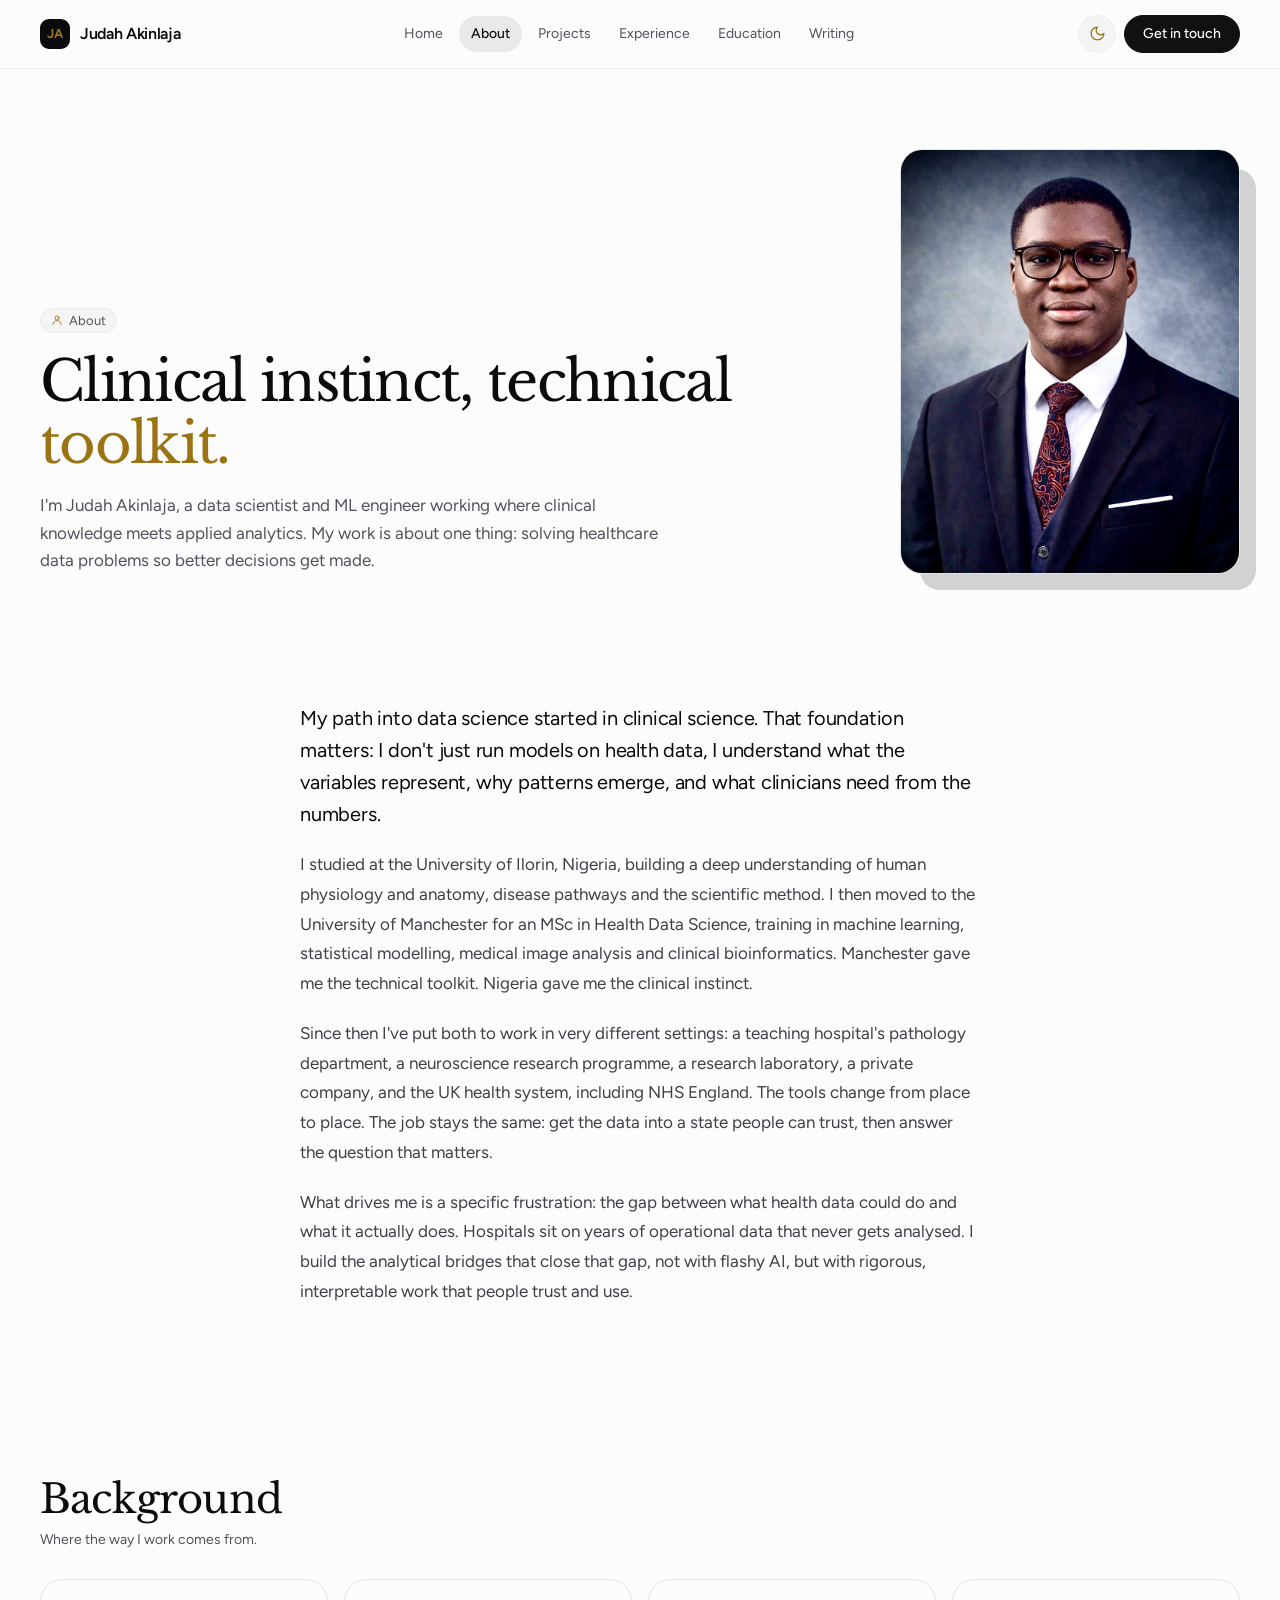
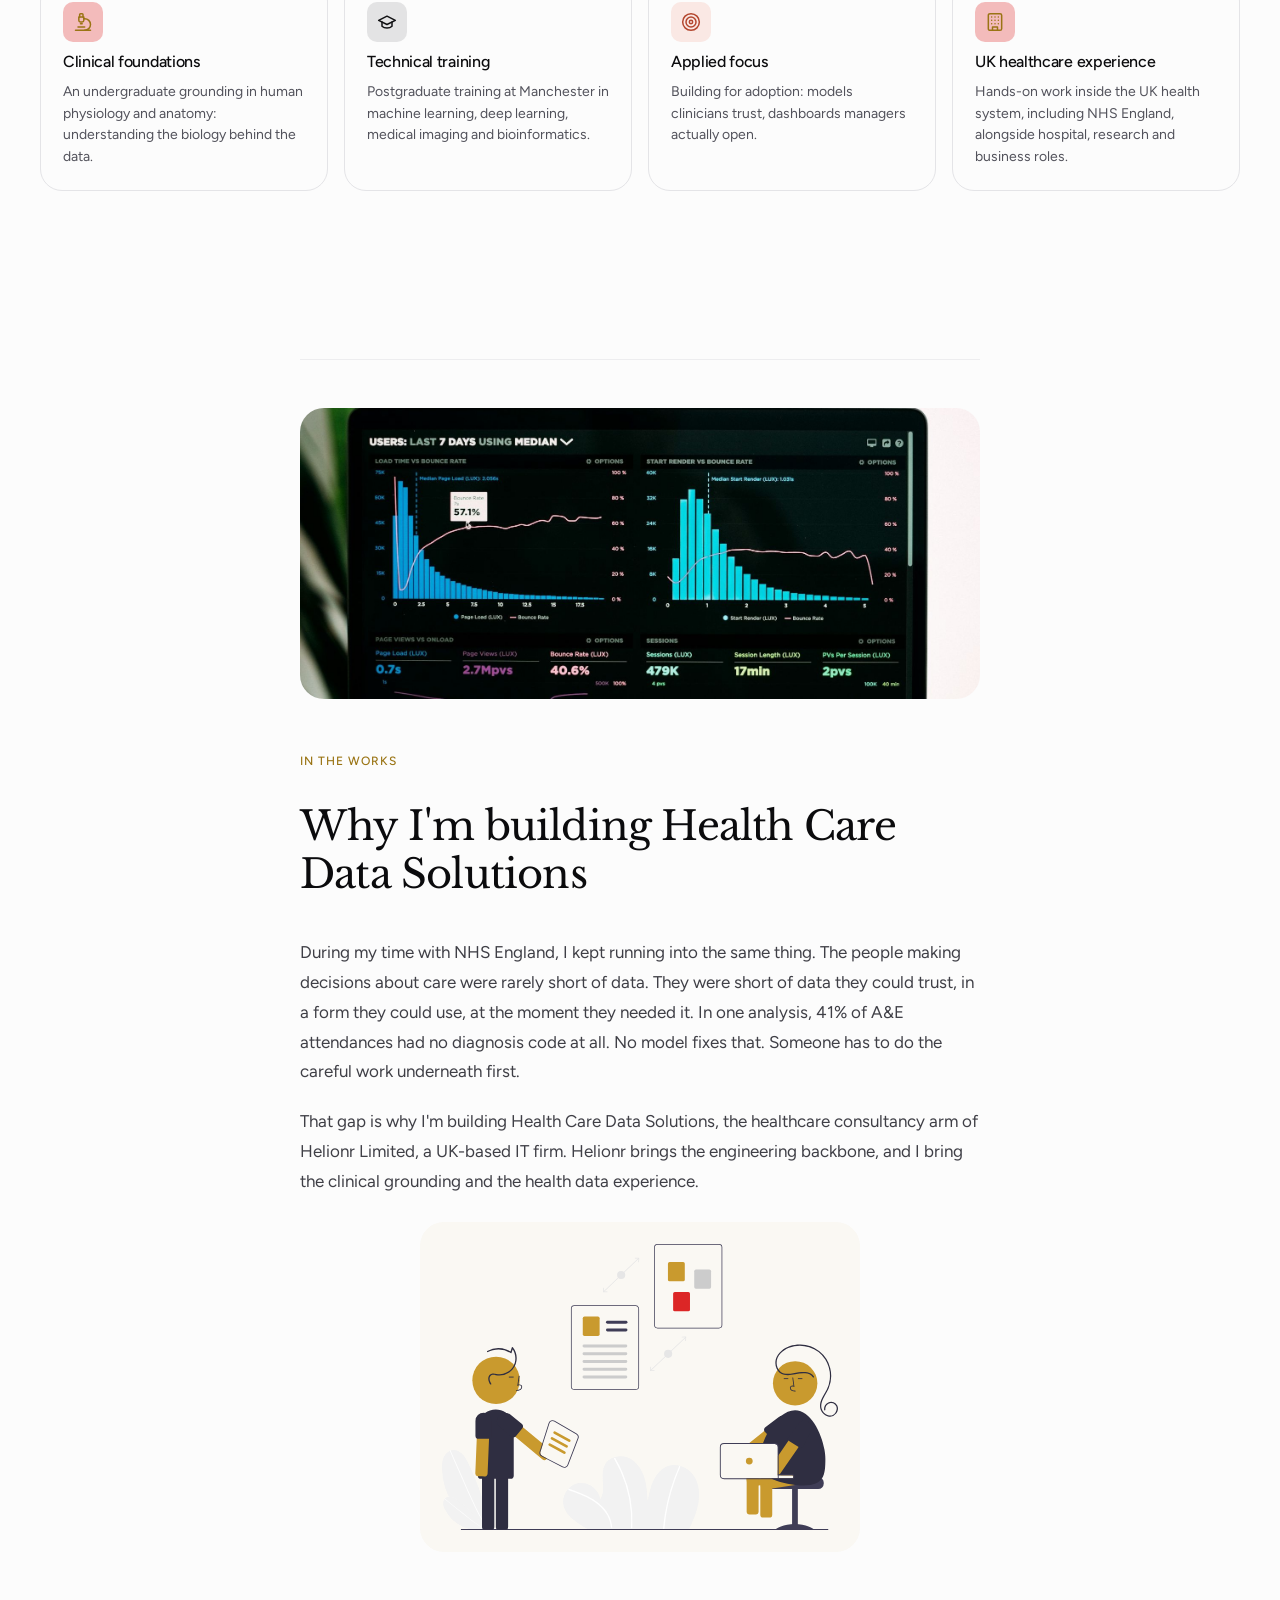
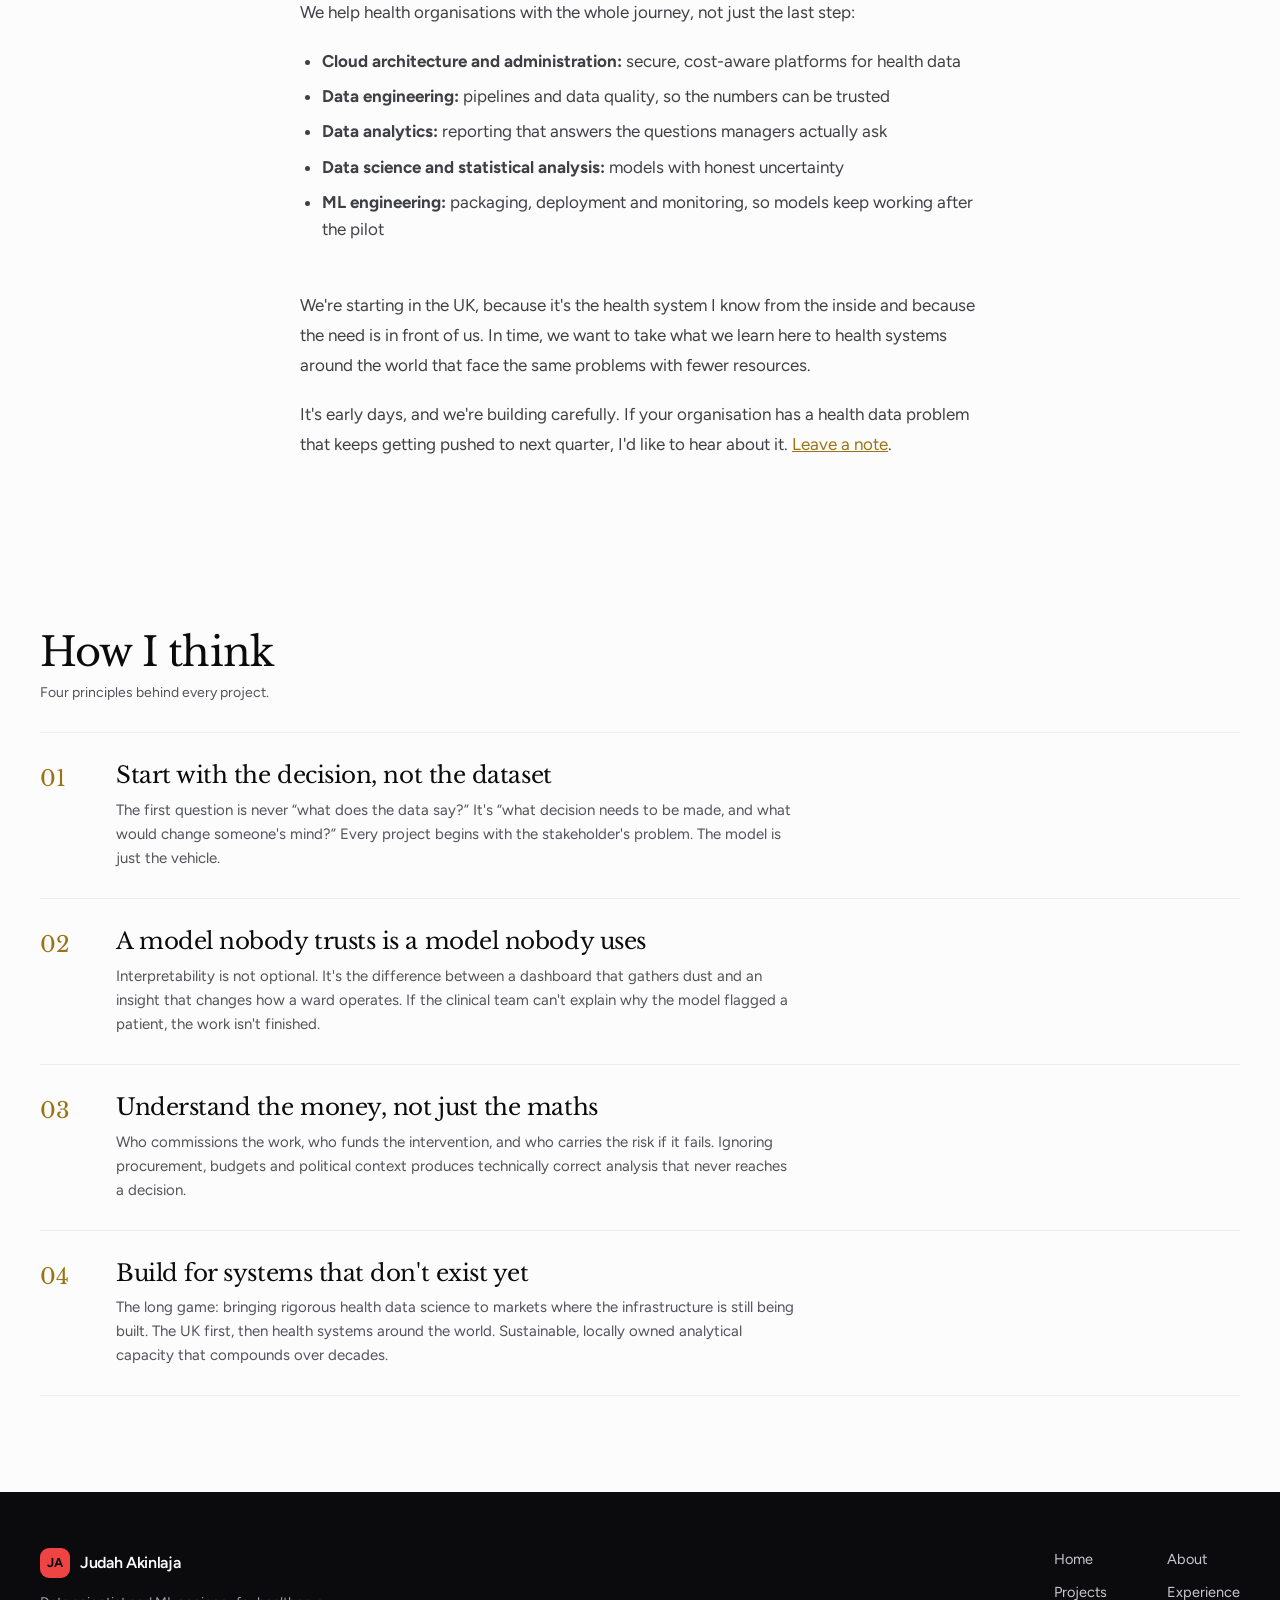
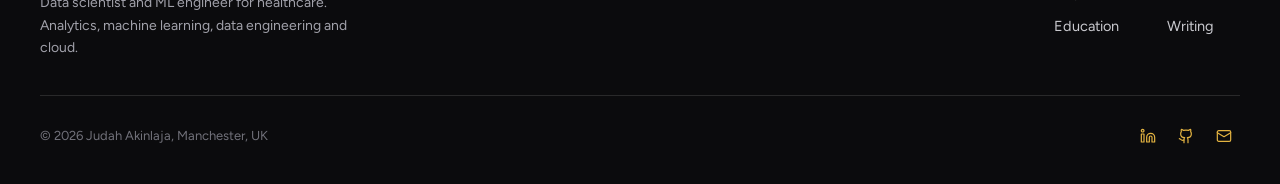
==== commit cc3b98f2: "Add photos and illustrations, band on home page only" ====
--- a/about.html
+++ b/about.html
@@ -76,11 +76,12 @@
 
 <section class="section" id="hcds">
   <div class="container-narrow prose-block hcds">
-    <img class="illus illus-wide" src="assets/illus/pipeline.svg" alt="Data flowing from a hospital through the cloud to charts" loading="lazy">
+    <img class="illus illus-wide illus-photo" src="assets/illus/dashboard-dark.jpg" alt="A tablet showing an analytics dashboard" loading="lazy">
     <span class="eyebrow">In the works</span>
     <h2 class="section-title">Why I'm building Health Care Data Solutions</h2>
     <p>During my time with NHS England, I kept running into the same thing. The people making decisions about care were rarely short of data. They were short of data they could trust, in a form they could use, at the moment they needed it. In one analysis, 41% of A&amp;E attendances had no diagnosis code at all. No model fixes that. Someone has to do the careful work underneath first.</p>
     <p>That gap is why I'm building Health Care Data Solutions, the healthcare consultancy arm of Helionr Limited, a UK-based IT firm. Helionr brings the engineering backbone, and I bring the clinical grounding and the health data experience.</p>
+    <img class="illus illus-card illus-mid" src="assets/illus/decision.svg" alt="Two people reviewing a report and making a decision" loading="lazy">
     <p>We help health organisations with the whole journey, not just the last step:</p>
     <ul>
       <li><strong>Cloud architecture and administration:</strong> secure, cost-aware platforms for health data</li>
@@ -101,20 +102,6 @@
   </div>
 </section>
 </main>
-<section class="gold-band">
-  <div class="container">
-    <div>
-      <span class="soon"><span class="soon-dot"></span> In the works</span>
-      <h2>Health Care Data Solutions, with Helionr.</h2>
-      <p>In partnership with Helionr Limited, a UK-based IT firm, I'm building a consultancy that helps health organisations solve their data problems, from the cloud platform up to the models that act on it.</p>
-      <div class="loader" aria-hidden="true"><span></span></div>
-    </div>
-    <div class="btns">
-      <a class="btn btn-lg btn-espresso" href="about.html#hcds">Read the story <svg class="icon" viewBox="0 0 24 24" fill="none" stroke="currentColor" stroke-width="1.8" stroke-linecap="round" stroke-linejoin="round" aria-hidden="true"><path d="M5 12h14"/><path d="m12 5 7 7-7 7"/></svg></a>
-      <a class="btn btn-lg btn-line" href="contact.html"><svg class="icon" viewBox="0 0 24 24" fill="none" stroke="currentColor" stroke-width="1.8" stroke-linecap="round" stroke-linejoin="round" aria-hidden="true"><rect x="2" y="4" width="20" height="16" rx="2"/><path d="m22 7-10 6L2 7"/></svg> Leave a note</a>
-    </div>
-  </div>
-</section>
 <footer class="foot">
   <div class="container">
     <div class="foot-top">
--- a/assets/css/site.css
+++ b/assets/css/site.css
@@ -1162,3 +1162,15 @@
 .illus{display:block;width:100%;height:auto;border-radius:24px}
 .illus-wide{margin:0 0 32px}
 @media (max-width:900px){.sol-head{grid-template-columns:1fr;gap:22px}.sol-head h2{font-size:32px}.sol-head .illus{max-width:420px}}
+
+/* v13: picked illustrations */
+.illus-card{background:#FAF8F3;padding:22px;box-sizing:border-box}
+.illus-photo{object-fit:cover;aspect-ratio:21/9}
+.illus-banner{margin:0 0 44px}
+.illus-mid{max-width:440px;margin:6px auto 26px}
+.skills-top{display:flex;align-items:center;justify-content:space-between;gap:12px;margin-bottom:6px}
+.d3{display:inline-flex;gap:6px;align-items:center}
+.d3 img{width:46px;height:46px;display:block}
+.d3-band{display:flex;margin-bottom:16px}
+.d3-band img{width:56px;height:56px}
+@media (max-width:720px){.d3 img{width:38px;height:38px}.d3-band img{width:46px;height:46px}.illus-photo{aspect-ratio:16/9}}
